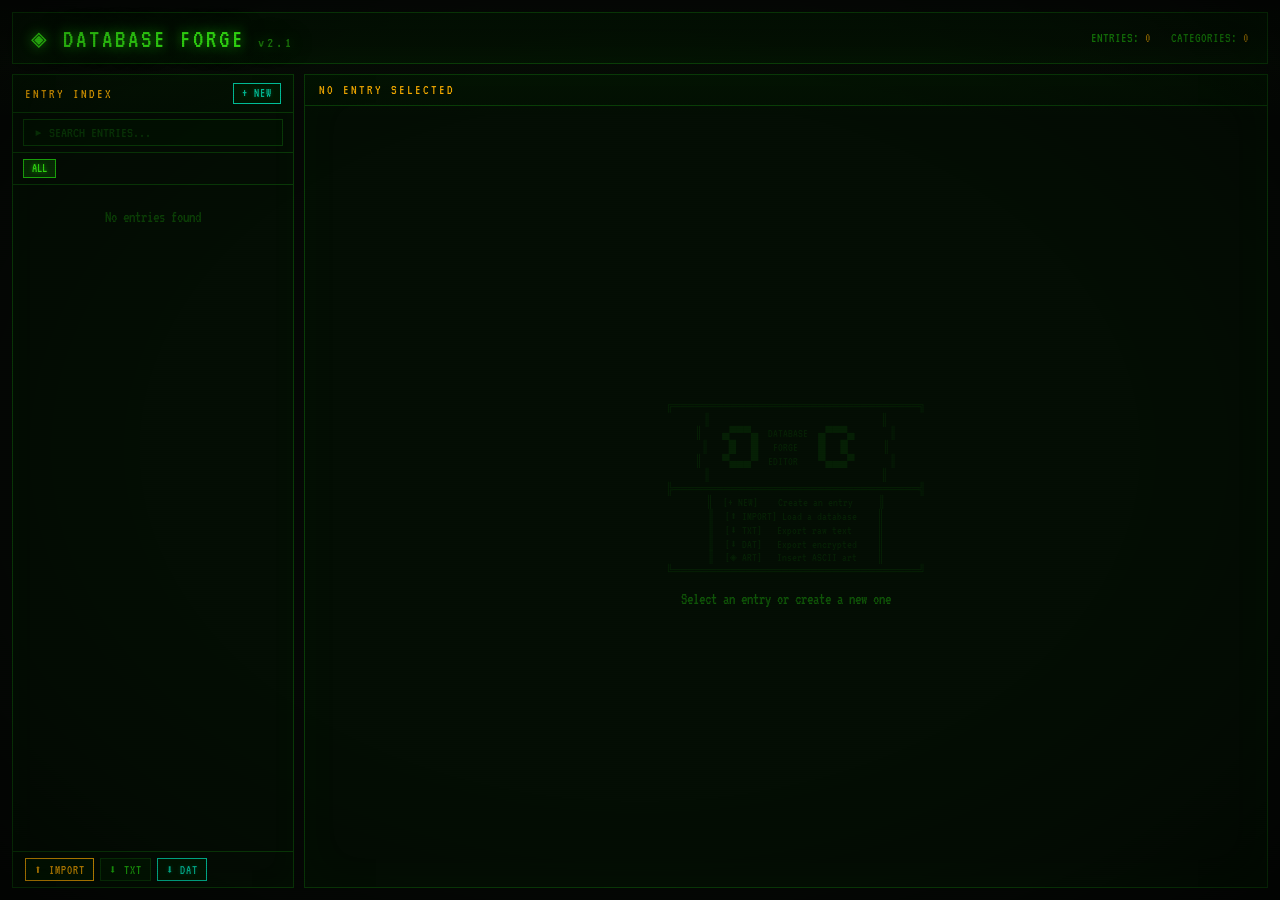
==== database-editor.html @ c3cc3d44 "Add files via upload" ====
<!DOCTYPE html>
<html lang="en">
<head>
    <meta charset="UTF-8">
    <meta name="viewport" content="width=device-width, initial-scale=1.0, maximum-scale=1.0, user-scalable=no">
    <title>DATABASE FORGE // ENTRY EDITOR</title>
    <link href="https://fonts.googleapis.com/css2?family=VT323&family=Share+Tech+Mono&display=swap" rel="stylesheet">
    <style>
        * { margin: 0; padding: 0; box-sizing: border-box; }
        :root {
            --phosphor: #20c20e;
            --phosphor-dim: #0a3d08;
            --phosphor-glow: #39ff14;
            --amber: #ffb000;
            --amber-dim: #4d3600;
            --red: #ff3333;
            --cyan: #00d4aa;
            --magenta: #ff00ff;
            --bg: #050805;
            --panel-bg: rgba(5, 15, 5, 0.95);
            --input-bg: rgba(0, 20, 0, 0.6);
        }

        html, body { height: 100%; overflow: hidden; background: var(--bg); }

        body {
            font-family: 'VT323', monospace;
            color: var(--phosphor);
            font-size: clamp(14px, 1.6vw, 18px);
        }

        /* CRT overlay */
        .crt-overlay {
            position: fixed; top: 0; left: 0; right: 0; bottom: 0;
            pointer-events: none; z-index: 9999;
        }
        .crt-overlay::before {
            content: ""; position: absolute; inset: 0;
            background: repeating-linear-gradient(0deg, transparent, transparent 1px, rgba(0,0,0,0.06) 1px, rgba(0,0,0,0.06) 2px);
        }
        .crt-overlay::after {
            content: ""; position: absolute; inset: 0;
            background: radial-gradient(ellipse at center, transparent 0%, transparent 55%, rgba(0,0,0,0.18) 80%, rgba(0,0,0,0.45) 100%);
        }
        @keyframes crtBand { 0% { transform: translateY(-100%); } 100% { transform: translateY(100vh); } }
        .crt-band {
            position: fixed; top: 0; left: 0; right: 0; height: 120px;
            background: linear-gradient(180deg, transparent, rgba(32,194,14,0.025), transparent);
            animation: crtBand 8s linear infinite;
            pointer-events: none; z-index: 9998;
        }

        /* Layout */
        .app-shell {
            height: 100%; display: flex; flex-direction: column;
            padding: 12px; gap: 10px;
        }

        /* Header */
        .header {
            display: flex; align-items: center; justify-content: space-between;
            border: 1px solid var(--phosphor-dim);
            background: var(--panel-bg);
            padding: 10px 18px;
            flex-shrink: 0;
            box-shadow: inset 0 0 40px rgba(32,194,14,0.04);
        }
        .header-title {
            font-size: clamp(16px, 2.4vw, 26px);
            color: var(--phosphor-glow);
            text-shadow: 0 0 12px var(--phosphor), 0 0 25px var(--phosphor-dim);
            letter-spacing: 3px;
        }
        .header-stats {
            display: flex; gap: 20px; font-size: clamp(11px, 1.3vw, 14px); opacity: 0.7;
        }
        .stat-val { color: var(--amber); }

        /* Main area */
        .main-area {
            flex: 1; display: flex; gap: 10px; min-height: 0;
        }

        /* Sidebar */
        .sidebar {
            width: clamp(220px, 22vw, 320px);
            border: 1px solid var(--phosphor-dim);
            background: var(--panel-bg);
            display: flex; flex-direction: column;
            flex-shrink: 0;
            box-shadow: inset 0 0 30px rgba(32,194,14,0.03);
        }
        .sidebar-header {
            padding: 8px 12px;
            border-bottom: 1px solid var(--phosphor-dim);
            display: flex; align-items: center; justify-content: space-between;
            background: rgba(0,20,0,0.3);
        }
        .sidebar-title {
            font-size: clamp(11px, 1.3vw, 14px);
            color: var(--amber);
            letter-spacing: 2px;
        }
        .filter-row {
            padding: 6px 10px;
            border-bottom: 1px solid var(--phosphor-dim);
            display: flex; gap: 6px; flex-wrap: wrap;
        }
        .filter-chip {
            padding: 2px 8px;
            border: 1px solid var(--phosphor-dim);
            background: transparent;
            color: var(--phosphor);
            font-family: 'VT323', monospace;
            font-size: clamp(10px, 1.1vw, 13px);
            cursor: pointer;
            transition: all 0.15s;
            white-space: nowrap;
        }
        .filter-chip:hover { border-color: var(--phosphor); background: rgba(32,194,14,0.1); }
        .filter-chip.active {
            background: rgba(32,194,14,0.2);
            border-color: var(--phosphor);
            color: var(--phosphor-glow);
            text-shadow: 0 0 4px var(--phosphor);
        }
        .entry-list {
            flex: 1; overflow-y: auto; padding: 4px 0;
        }
        .entry-list::-webkit-scrollbar { width: 6px; }
        .entry-list::-webkit-scrollbar-track { background: rgba(0,0,0,0.3); }
        .entry-list::-webkit-scrollbar-thumb { background: var(--phosphor-dim); }
        .entry-item {
            padding: 8px 14px;
            cursor: pointer;
            border-left: 3px solid transparent;
            transition: all 0.1s;
            display: flex; align-items: center; gap: 8px;
        }
        .entry-item:hover { background: rgba(32,194,14,0.08); }
        .entry-item.selected {
            background: rgba(32,194,14,0.15);
            border-left-color: var(--phosphor);
            color: var(--phosphor-glow);
            text-shadow: 0 0 4px var(--phosphor);
        }
        .entry-item .cat-badge {
            font-size: clamp(9px, 1vw, 11px);
            padding: 1px 5px;
            border: 1px solid;
            white-space: nowrap;
            flex-shrink: 0;
        }
        .entry-item .entry-title-text {
            overflow: hidden;
            text-overflow: ellipsis;
            white-space: nowrap;
            font-size: clamp(13px, 1.4vw, 16px);
        }
        .cat-LOCATIONS { color: var(--cyan); border-color: var(--cyan); }
        .cat-CORPORATIONS { color: var(--amber); border-color: var(--amber); }
        .cat-PEOPLE { color: var(--phosphor-glow); border-color: var(--phosphor-glow); }
        .cat-MAGIC { color: #c77dff; border-color: #c77dff; }
        .cat-TECH { color: #00b4d8; border-color: #00b4d8; }
        .cat-HISTORY { color: #e5989b; border-color: #e5989b; }
        .cat-FACTIONS { color: #f4a261; border-color: #f4a261; }
        .cat-CONFIDENTIAL { color: var(--magenta); border-color: var(--magenta); }
        .cat-default { color: var(--phosphor); border-color: var(--phosphor); }

        .sidebar-footer {
            padding: 6px 12px;
            border-top: 1px solid var(--phosphor-dim);
            display: flex; gap: 6px;
        }

        /* Editor panel */
        .editor-panel {
            flex: 1;
            border: 1px solid var(--phosphor-dim);
            background: var(--panel-bg);
            display: flex; flex-direction: column;
            box-shadow: inset 0 0 50px rgba(32,194,14,0.03);
            min-width: 0;
        }
        .editor-toolbar {
            padding: 8px 14px;
            border-bottom: 1px solid var(--phosphor-dim);
            display: flex; align-items: center; justify-content: space-between;
            background: rgba(0,20,0,0.3);
            flex-shrink: 0;
            gap: 10px;
            flex-wrap: wrap;
        }
        .toolbar-label {
            font-size: clamp(11px, 1.3vw, 14px);
            color: var(--amber); letter-spacing: 2px;
        }
        .toolbar-actions { display: flex; gap: 6px; flex-wrap: wrap; }

        .editor-body {
            flex: 1; display: flex; flex-direction: column; padding: 14px; gap: 12px;
            overflow-y: auto; min-height: 0;
        }
        .editor-body::-webkit-scrollbar { width: 6px; }
        .editor-body::-webkit-scrollbar-track { background: rgba(0,0,0,0.3); }
        .editor-body::-webkit-scrollbar-thumb { background: var(--phosphor-dim); }

        .field-group { display: flex; flex-direction: column; gap: 4px; }
        .field-row { display: flex; gap: 10px; }
        .field-row .field-group { flex: 1; min-width: 0; }
        .field-label {
            font-size: clamp(11px, 1.2vw, 13px);
            color: var(--cyan);
            letter-spacing: 1px;
            text-shadow: 0 0 4px rgba(0,212,170,0.3);
        }

        .field-input, .field-select, .field-textarea {
            background: var(--input-bg);
            border: 1px solid var(--phosphor-dim);
            color: var(--phosphor);
            font-family: 'VT323', monospace;
            font-size: clamp(14px, 1.5vw, 17px);
            padding: 8px 12px;
            outline: none;
            transition: border-color 0.2s, box-shadow 0.2s;
            width: 100%;
        }
        .field-input:focus, .field-select:focus, .field-textarea:focus {
            border-color: var(--phosphor);
            box-shadow: 0 0 12px rgba(32,194,14,0.15), inset 0 0 12px rgba(32,194,14,0.05);
        }
        .field-select {
            cursor: pointer;
            -webkit-appearance: none;
            appearance: none;
            background-image: url("data:image/svg+xml,%3Csvg xmlns='http://www.w3.org/2000/svg' width='12' height='12' viewBox='0 0 12 12'%3E%3Cpath d='M2 4l4 4 4-4' stroke='%2320c20e' fill='none' stroke-width='1.5'/%3E%3C/svg%3E");
            background-repeat: no-repeat;
            background-position: right 10px center;
            padding-right: 30px;
        }
        .field-select option { background: #0a150a; color: var(--phosphor); }

        .field-textarea {
            flex: 1;
            resize: none;
            line-height: 1.4;
            min-height: 120px;
        }

        /* Buttons */
        .btn {
            padding: 6px 14px;
            border: 1px solid var(--phosphor-dim);
            background: rgba(0,30,0,0.6);
            color: var(--phosphor);
            font-family: 'VT323', monospace;
            font-size: clamp(12px, 1.3vw, 15px);
            cursor: pointer;
            transition: all 0.15s;
            white-space: nowrap;
            letter-spacing: 1px;
        }
        .btn:hover {
            background: rgba(32,194,14,0.15);
            border-color: var(--phosphor);
            box-shadow: 0 0 10px rgba(32,194,14,0.15);
            text-shadow: 0 0 4px var(--phosphor);
        }
        .btn:active { transform: scale(0.97); }
        .btn.primary {
            border-color: var(--cyan);
            color: var(--cyan);
            text-shadow: 0 0 4px rgba(0,212,170,0.3);
        }
        .btn.primary:hover {
            background: rgba(0,212,170,0.15);
            box-shadow: 0 0 12px rgba(0,212,170,0.2);
        }
        .btn.danger {
            border-color: var(--red);
            color: var(--red);
        }
        .btn.danger:hover {
            background: rgba(255,51,51,0.15);
            box-shadow: 0 0 10px rgba(255,51,51,0.2);
        }
        .btn.amber {
            border-color: var(--amber);
            color: var(--amber);
        }
        .btn.amber:hover {
            background: rgba(255,176,0,0.15);
            box-shadow: 0 0 10px rgba(255,176,0,0.2);
        }
        .btn.magenta {
            border-color: var(--magenta);
            color: var(--magenta);
        }
        .btn.magenta:hover {
            background: rgba(255,0,255,0.12);
            box-shadow: 0 0 10px rgba(255,0,255,0.2);
        }
        .btn.small { padding: 3px 8px; font-size: clamp(10px, 1.1vw, 13px); }

        /* Empty state */
        .empty-state {
            flex: 1; display: flex; flex-direction: column;
            align-items: center; justify-content: center;
            text-align: center; opacity: 0.4; gap: 12px;
            padding: 20px;
        }
        .empty-state .ascii-art {
            font-size: clamp(8px, 1vw, 12px);
            line-height: 1.15;
            white-space: pre;
            color: var(--phosphor-dim);
        }
        .empty-state p { font-size: clamp(13px, 1.4vw, 16px); }

        /* Toast */
        .toast-container {
            position: fixed; bottom: 20px; right: 20px; z-index: 5000;
            display: flex; flex-direction: column; gap: 8px;
        }
        .toast {
            padding: 10px 18px;
            border: 1px solid var(--phosphor);
            background: rgba(5,20,5,0.95);
            color: var(--phosphor-glow);
            font-family: 'VT323', monospace;
            font-size: 15px;
            box-shadow: 0 0 20px rgba(32,194,14,0.2);
            animation: toastIn 0.3s ease-out;
            max-width: 350px;
        }
        .toast.error { border-color: var(--red); color: var(--red); box-shadow: 0 0 20px rgba(255,51,51,0.2); }
        .toast.amber { border-color: var(--amber); color: var(--amber); box-shadow: 0 0 20px rgba(255,176,0,0.2); }
        @keyframes toastIn { from { opacity: 0; transform: translateY(20px); } to { opacity: 1; transform: translateY(0); } }

        /* Dialogs */
        .dialog-overlay {
            display: none; position: fixed; inset: 0;
            background: rgba(0,0,0,0.85);
            z-index: 6000;
            justify-content: center; align-items: center;
        }
        .dialog-overlay.active { display: flex; }
        .dialog-box {
            border: 2px solid var(--amber);
            background: rgba(5,15,5,0.98);
            padding: 28px 36px;
            max-width: 440px;
            text-align: center;
            box-shadow: 0 0 60px rgba(255,176,0,0.15);
        }
        .dialog-box h2 {
            color: var(--amber);
            font-size: clamp(16px, 2.2vw, 22px);
            margin-bottom: 14px;
            letter-spacing: 2px;
        }
        .dialog-box p { color: #888; margin-bottom: 18px; font-size: clamp(13px, 1.4vw, 16px); }
        .dialog-actions { display: flex; gap: 12px; justify-content: center; }

        .import-zone {
            border: 2px dashed var(--phosphor-dim);
            padding: 30px;
            text-align: center;
            cursor: pointer;
            transition: all 0.2s;
            margin-bottom: 16px;
        }
        .import-zone:hover, .import-zone.dragover {
            border-color: var(--phosphor);
            background: rgba(32,194,14,0.05);
        }

        .custom-cat-row { display: none; margin-top: 4px; }
        .custom-cat-row.visible { display: flex; gap: 6px; }

        @keyframes pulse { 0%,100% { opacity: 1; } 50% { opacity: 0.4; } }
        .unsaved-dot {
            display: inline-block; width: 8px; height: 8px;
            border-radius: 50%; background: var(--amber);
            box-shadow: 0 0 6px var(--amber);
            animation: pulse 1.5s ease-in-out infinite;
            margin-left: 8px;
        }

        .search-row {
            padding: 6px 10px;
            border-bottom: 1px solid var(--phosphor-dim);
        }
        .search-input {
            width: 100%;
            background: var(--input-bg);
            border: 1px solid var(--phosphor-dim);
            color: var(--phosphor);
            font-family: 'VT323', monospace;
            font-size: clamp(12px, 1.3vw, 15px);
            padding: 5px 10px;
            outline: none;
        }
        .search-input:focus {
            border-color: var(--phosphor);
            box-shadow: 0 0 8px rgba(32,194,14,0.12);
        }
        .search-input::placeholder { color: var(--phosphor-dim); }

        .content-meta {
            display: flex; justify-content: space-between;
            font-size: clamp(10px, 1.1vw, 12px);
            color: var(--phosphor-dim);
            padding-top: 2px;
        }
        .content-toolbar {
            display: flex; align-items: center; gap: 6px;
            flex-wrap: wrap;
        }
        .content-toolbar .field-label { margin-right: auto; }

        /* ===== ASCII ART PICKER ===== */
        .ascii-picker-overlay {
            display: none; position: fixed; inset: 0;
            background: rgba(0,0,0,0.88);
            z-index: 7000;
            justify-content: center; align-items: center;
            padding: 20px;
        }
        .ascii-picker-overlay.active { display: flex; }

        .ascii-picker {
            width: min(96vw, 920px);
            max-height: 88vh;
            border: 2px solid var(--cyan);
            background: rgba(3, 10, 3, 0.98);
            display: flex; flex-direction: column;
            box-shadow: 0 0 80px rgba(0,212,170,0.15), inset 0 0 60px rgba(0,212,170,0.03);
        }
        .ascii-picker-header {
            padding: 12px 18px;
            border-bottom: 1px solid var(--phosphor-dim);
            display: flex; align-items: center; justify-content: space-between;
            background: rgba(0,30,20,0.4);
            flex-shrink: 0;
        }
        .ascii-picker-header h2 {
            color: var(--cyan);
            font-size: clamp(15px, 2vw, 22px);
            letter-spacing: 3px;
            text-shadow: 0 0 10px rgba(0,212,170,0.4);
        }
        .ascii-picker-body { display: flex; flex: 1; min-height: 0; }

        .ascii-tabs {
            width: 170px;
            border-right: 1px solid var(--phosphor-dim);
            overflow-y: auto;
            flex-shrink: 0;
            background: rgba(0,10,5,0.5);
        }
        .ascii-tabs::-webkit-scrollbar { width: 4px; }
        .ascii-tabs::-webkit-scrollbar-thumb { background: var(--phosphor-dim); }

        .ascii-tab {
            padding: 10px 14px;
            cursor: pointer;
            border-left: 3px solid transparent;
            transition: all 0.12s;
            font-size: clamp(12px, 1.3vw, 15px);
            display: flex; align-items: center; gap: 8px;
        }
        .ascii-tab:hover { background: rgba(0,212,170,0.08); }
        .ascii-tab.active {
            background: rgba(0,212,170,0.12);
            border-left-color: var(--cyan);
            color: var(--cyan);
            text-shadow: 0 0 5px rgba(0,212,170,0.4);
        }
        .ascii-tab .tab-icon { font-size: 1.1em; width: 20px; text-align: center; flex-shrink: 0; }
        .ascii-tab .tab-count {
            margin-left: auto; font-size: 0.75em; opacity: 0.4;
        }

        .ascii-grid-area {
            flex: 1; overflow-y: auto; padding: 12px;
            display: flex; flex-direction: column; gap: 10px;
            min-width: 0;
        }
        .ascii-grid-area::-webkit-scrollbar { width: 6px; }
        .ascii-grid-area::-webkit-scrollbar-track { background: rgba(0,0,0,0.3); }
        .ascii-grid-area::-webkit-scrollbar-thumb { background: var(--phosphor-dim); }

        .ascii-card {
            border: 1px solid var(--phosphor-dim);
            background: rgba(0,15,5,0.6);
            cursor: pointer;
            transition: all 0.15s;
        }
        .ascii-card:hover {
            border-color: var(--cyan);
            background: rgba(0,212,170,0.06);
            box-shadow: 0 0 15px rgba(0,212,170,0.1);
        }
        .ascii-card-header {
            padding: 6px 12px;
            border-bottom: 1px solid var(--phosphor-dim);
            display: flex; align-items: center; justify-content: space-between;
            background: rgba(0,20,10,0.3);
        }
        .ascii-card-name {
            color: var(--amber);
            font-size: clamp(11px, 1.2vw, 14px);
            letter-spacing: 1px;
        }
        .ascii-card-insert {
            color: var(--cyan);
            font-size: clamp(10px, 1.1vw, 12px);
            opacity: 0;
            transition: opacity 0.15s;
        }
        .ascii-card:hover .ascii-card-insert { opacity: 1; }

        .ascii-card-preview {
            padding: 10px 14px;
            font-family: 'VT323', monospace;
            font-size: clamp(9px, 0.95vw, 13px);
            line-height: 1.15;
            white-space: pre;
            overflow-x: auto;
            color: var(--phosphor);
            max-height: 200px;
            overflow-y: auto;
        }
        .ascii-card-preview::-webkit-scrollbar { height: 4px; width: 4px; }
        .ascii-card-preview::-webkit-scrollbar-thumb { background: var(--phosphor-dim); }

        .ascii-search-row {
            padding: 8px 12px;
            border-bottom: 1px solid var(--phosphor-dim);
            flex-shrink: 0;
        }
        .ascii-search-input {
            width: 100%;
            background: var(--input-bg);
            border: 1px solid var(--phosphor-dim);
            color: var(--phosphor);
            font-family: 'VT323', monospace;
            font-size: clamp(12px, 1.3vw, 15px);
            padding: 6px 10px;
            outline: none;
        }
        .ascii-search-input:focus {
            border-color: var(--cyan);
            box-shadow: 0 0 8px rgba(0,212,170,0.12);
        }
        .ascii-search-input::placeholder { color: var(--phosphor-dim); }

        @media (max-width: 700px) {
            .main-area { flex-direction: column; }
            .sidebar { width: 100%; max-height: 35vh; }
            .header-stats { display: none; }
            .field-row { flex-direction: column; }
        }
        @media (max-width: 600px) {
            .ascii-tabs { width: 52px; }
            .ascii-tab span:not(.tab-icon) { display: none; }
            .ascii-tab .tab-icon { margin: 0 auto; }
        }
    </style>
</head>
<body>
    <div class="crt-overlay"></div>
    <div class="crt-band"></div>

    <div class="app-shell">
        <div class="header">
            <div class="header-title">◈ DATABASE FORGE <span style="font-size:0.6em;opacity:0.5;">v2.1</span></div>
            <div class="header-stats">
                <span>ENTRIES: <span class="stat-val" id="statEntries">0</span></span>
                <span>CATEGORIES: <span class="stat-val" id="statCats">0</span></span>
                <span id="unsavedIndicator" style="display:none">UNSAVED <span class="unsaved-dot"></span></span>
            </div>
        </div>

        <div class="main-area">
            <div class="sidebar">
                <div class="sidebar-header">
                    <span class="sidebar-title">ENTRY INDEX</span>
                    <button class="btn small primary" onclick="newEntry()" title="New Entry">+ NEW</button>
                </div>
                <div class="search-row">
                    <input class="search-input" id="searchInput" type="text" placeholder="▸ SEARCH ENTRIES..." oninput="renderEntryList()">
                </div>
                <div class="filter-row" id="filterRow"></div>
                <div class="entry-list" id="entryList"></div>
                <div class="sidebar-footer">
                    <button class="btn small amber" onclick="showImportDialog()" title="Import Database">⬆ IMPORT</button>
                    <button class="btn small" onclick="exportTxt()" title="Export as .txt">⬇ TXT</button>
                    <button class="btn small primary" onclick="exportDat()" title="Export encrypted .dat">⬇ DAT</button>
                </div>
            </div>

            <div class="editor-panel">
                <div class="editor-toolbar">
                    <span class="toolbar-label" id="editorLabel">NO ENTRY SELECTED</span>
                    <div class="toolbar-actions" id="toolbarActions" style="display:none">
                        <button class="btn primary" onclick="saveCurrentEntry()">✓ SAVE</button>
                        <button class="btn" onclick="duplicateEntry()">⊕ CLONE</button>
                        <button class="btn danger" onclick="confirmDeleteEntry()">✕ DELETE</button>
                    </div>
                </div>
                <div class="editor-body" id="editorBody">
                    <div class="empty-state" id="emptyState">
                        <div class="ascii-art">
    ╔══════════════════════════════════╗
    ║                                  ║
    ║    ▄▀▀▀▄  DATABASE  ▄▀▀▀▄       ║
    ║    █   █   FORGE    █   █       ║
    ║    ▀▄▄▄▀  EDITOR    ▀▄▄▄▀       ║
    ║                                  ║
    ╠══════════════════════════════════╣
    ║  [+ NEW]    Create an entry     ║
    ║  [⬆ IMPORT] Load a database    ║
    ║  [⬇ TXT]   Export raw text     ║
    ║  [⬇ DAT]   Export encrypted    ║
    ║  [◈ ART]   Insert ASCII art    ║
    ╚══════════════════════════════════╝</div>
                        <p>Select an entry or create a new one</p>
                    </div>
                    <div id="editorFields" style="display:none; flex:1; display:none; flex-direction:column; gap:12px;">
                        <div class="field-row">
                            <div class="field-group" style="flex:0 0 auto; min-width:140px;">
                                <label class="field-label">CATEGORY</label>
                                <select class="field-select" id="fieldCategory" onchange="onCategoryChange()">
                                    <option value="LOCATIONS">LOCATIONS</option>
                                    <option value="CORPORATIONS">CORPORATIONS</option>
                                    <option value="PEOPLE">PEOPLE</option>
                                    <option value="MAGIC">MAGIC</option>
                                    <option value="TECH">TECH</option>
                                    <option value="HISTORY">HISTORY</option>
                                    <option value="FACTIONS">FACTIONS</option>
                                    <option value="CONFIDENTIAL">CONFIDENTIAL</option>
                                    <option value="__custom__">+ CUSTOM...</option>
                                </select>
                                <div class="custom-cat-row" id="customCatRow">
                                    <input class="field-input" id="customCatInput" placeholder="TYPE NAME..." style="text-transform:uppercase">
                                </div>
                            </div>
                            <div class="field-group">
                                <label class="field-label">TITLE</label>
                                <input class="field-input" id="fieldTitle" type="text" placeholder="Entry title..." autocomplete="off">
                            </div>
                        </div>
                        <div class="field-group" style="flex:1; display:flex; flex-direction:column;">
                            <div class="content-toolbar">
                                <label class="field-label">CONTENT</label>
                                <button class="btn small magenta" onclick="openAsciiPicker()" title="Insert ASCII Art">◈ ASCII ART</button>
                            </div>
                            <textarea class="field-textarea" id="fieldContent" placeholder="Write entry content here..." style="flex:1;"></textarea>
                            <div class="content-meta">
                                <span id="charCount">0 chars</span>
                                <span id="wordCount">0 words</span>
                            </div>
                        </div>
                    </div>
                </div>
            </div>
        </div>
    </div>

    <!-- Delete Dialog -->
    <div class="dialog-overlay" id="deleteDialog">
        <div class="dialog-box">
            <h2>⚠ CONFIRM DELETION</h2>
            <p id="deleteMsg">Permanently remove this entry?</p>
            <div class="dialog-actions">
                <button class="btn danger" onclick="doDeleteEntry()">DELETE</button>
                <button class="btn" onclick="closeDialog('deleteDialog')">CANCEL</button>
            </div>
        </div>
    </div>

    <!-- Import Dialog -->
    <div class="dialog-overlay" id="importDialog">
        <div class="dialog-box" style="max-width:500px;">
            <h2>⬆ IMPORT DATABASE</h2>
            <p>Load a .txt (raw) or .dat (encrypted) database file</p>
            <div class="import-zone" id="importZone" onclick="document.getElementById('importFileInput').click()">
                <p style="color:var(--phosphor);font-size:1.3em;">DROP FILE HERE</p>
                <p style="color:var(--phosphor-dim);font-size:0.85em;margin-top:6px;">or click to browse</p>
            </div>
            <input type="file" id="importFileInput" accept=".txt,.dat,.db,.bin" style="display:none" onchange="handleImportFile(event)">
            <div class="dialog-actions">
                <button class="btn" onclick="closeDialog('importDialog')">CANCEL</button>
            </div>
        </div>
    </div>

    <!-- ASCII Art Picker -->
    <div class="ascii-picker-overlay" id="asciiPickerOverlay">
        <div class="ascii-picker">
            <div class="ascii-picker-header">
                <h2>◈ ASCII ART LIBRARY</h2>
                <button class="btn small" onclick="closeAsciiPicker()">✕ CLOSE [ESC]</button>
            </div>
            <div class="ascii-search-row">
                <input class="ascii-search-input" id="asciiSearch" type="text" placeholder="▸ SEARCH ALL ART..." oninput="renderAsciiGrid()">
            </div>
            <div class="ascii-picker-body">
                <div class="ascii-tabs" id="asciiTabs"></div>
                <div class="ascii-grid-area" id="asciiGrid"></div>
            </div>
        </div>
    </div>

    <script>
    // =========================================
    // AUDIO
    // =========================================
    const SFX = {
        ctx: null,
        init() { if (!this.ctx) this.ctx = new (window.AudioContext || window.webkitAudioContext)(); },
        play(freq, type, dur, vol = 0.06) {
            if (!this.ctx) return;
            const o = this.ctx.createOscillator(), g = this.ctx.createGain();
            o.connect(g); g.connect(this.ctx.destination);
            o.frequency.value = freq; o.type = type;
            g.gain.setValueAtTime(vol, this.ctx.currentTime);
            g.gain.exponentialRampToValueAtTime(0.001, this.ctx.currentTime + dur);
            o.start(); o.stop(this.ctx.currentTime + dur);
        },
        click() { this.play(800, 'square', 0.03, 0.03); },
        save() { this.play(440,'sine',0.1,0.06); setTimeout(()=>this.play(660,'sine',0.12,0.06),80); setTimeout(()=>this.play(880,'sine',0.15,0.05),160); },
        del() { this.play(220,'sawtooth',0.15,0.05); setTimeout(()=>this.play(110,'sawtooth',0.2,0.04),100); },
        error() { this.play(150, 'square', 0.2, 0.06); },
        load() { [330,440,550,660].forEach((f,i)=>setTimeout(()=>this.play(f,'sine',0.1,0.04),i*60)); },
        insert() { this.play(600,'sine',0.06,0.04); setTimeout(()=>this.play(900,'sine',0.08,0.04),50); }
    };
    document.addEventListener('click', () => SFX.init(), { once: true });

    // =========================================
    // STATE
    // =========================================
    let entries = [], selectedId = null, unsavedChanges = false, activeFilter = 'ALL', nextId = 1, activeAsciiTab = 'corps';
    const ENCRYPTION_KEY = 'Shelby';
    function xorCrypt(text) { let r=''; for(let i=0;i<text.length;i++) r+=String.fromCharCode(text.charCodeAt(i)^ENCRYPTION_KEY.charCodeAt(i%ENCRYPTION_KEY.length)); return r; }

    // =========================================
    // ASCII ART LIBRARY
    // =========================================
    const ASCII_LIB = {
        corps: { label: 'CORPORATIONS', icon: '◆', items: [
            { name: 'Ares Macrotechnology', art:
`    ╔═══════════════════════╗
    ║  ▄▄▄  ██████ ████████ ║
    ║ █   █ █    █ █        ║
    ║ █▄▄▄█ ██████ ████████ ║
    ║ █   █ █   █  █        ║
    ║ █   █ █    █ ████████ ║
    ║   ARES MACROTECHNOLOGY ║
    ║   "Making the World   ║
    ║      Safer"           ║
    ╚═══════════════════════╝` },
            { name: 'Aztechnology', art:
`        /\\
       /  \\
      / ◈◈ \\
     / ◈◈◈◈ \\
    /  ◈◈◈◈  \\
   /  ◈ /\\ ◈  \\
  / ◈◈ /  \\ ◈◈ \\
 /____/____\\____\\
 ╔══════════════╗
 ║ AZTECHNOLOGY ║
 ║  Más Vida.   ║
 ╚══════════════╝` },
            { name: 'Renraku Computer Systems', art:
`   ┌─────────────────────┐
   │  ╱╲    ╱╲    ╱╲     │
   │ ╱  ╲  ╱  ╲  ╱  ╲    │
   │╱    ╲╱    ╲╱    ╲   │
   │ R E N R A K U       │
   │ Computer Systems    │
   │ ─────────────────── │
   │ "Grid Overwatch"    │
   └─────────────────────┘` },
            { name: 'Saeder-Krupp Heavy Industries', art:
`       ,     /
      / \\~~~/
     {  (◉)  }
      \\  ~ /\\
       \\  / |\\
     ___\\/__|_\\__
    ╔════════════════╗
    ║  SAEDER-KRUPP  ║
    ║ Heavy Industry ║
    ║"Wir Machen Es" ║
    ╚════════════════╝` },
            { name: 'NeoNET', art:
`   ┌──────────────────┐
   │ ╲  ╱ ╲  ╱ ╲  ╱   │
   │  ╲╱   ╲╱   ╲╱    │
   │  ╱╲   ╱╲   ╱╲    │
   │ ╱  ╲ ╱  ╲ ╱  ╲   │
   │   N E O N E T    │
   │  Global Matrix   │
   │   Solutions      │
   └──────────────────┘` },
            { name: 'Evo Corporation', art:
`   ┌───────────────────┐
   │   ╭─╮  ╭─╮  ╭─╮   │
   │   │E│  │V│  │O│   │
   │   ╰─╯  ╰─╯  ╰─╯   │
   │  ═══════════════   │
   │  EVO CORPORATION   │
   │  "Changing Life"   │
   └───────────────────┘` },
            { name: 'Horizon Group', art:
`      ───────────
     ╱           ╲
    │  ☀ HORIZON  │
    │    GROUP    │
     ╲           ╱
      ───────────
   "We Know What
    You Think"` },
            { name: 'Mitsuhama (MCT)', art:
`   ╔═══════════════════╗
   ║  ┌──┐  ┌──┐  ┌──┐ ║
   ║  │▓▓│──│▓▓│──│▓▓│ ║
   ║  └──┘  └──┘  └──┘ ║
   ║   MITSUHAMA COMP   ║
   ║    TECHNOLOGY      ║
   ║  "The Future Is   ║
   ║     Digital"      ║
   ╚═══════════════════╝` },
            { name: 'Wuxing Incorporated', art:
`       ╱╲
      ╱  ╲
     ╱ ☯  ╲
    ╱  WX   ╲
   ╱─────────╲
   ╔══════════════╗
   ║    WUXING     ║
   ║ Incorporated ║
   ║  "Harmony    ║
   ║   in Profit" ║
   ╚══════════════╝` },
            { name: 'Lone Star Security', art:
`      .─────.
     ╱   ★   ╲
    │  L O N E │
    │  S T A R │
     ╲       ╱
      '─────'
  Security Services
 "To Protect & Profit"` },
            { name: 'DocWagon', art:
`   ╔═══════════════╗
   ║   ┌───────┐   ║
   ║   │  ╋    │   ║
   ║   │ ╋╋╋   │   ║
   ║   │  ╋    │   ║
   ║   └───────┘   ║
   ║   DOC WAGON   ║
   ║  "We Save     ║
   ║   Your Life.  ║
   ║  (If You Pay)"║
   ╚═══════════════╝` },
            { name: 'Knight Errant', art:
`     ┌────────────────┐
     │    /|           │
     │   / |  K.E.     │
     │  /  | KNIGHT    │
     │ /   | ERRANT    │
     │/ ◆  | Security  │
     │\\   |           │
     │ \\  |  "Serve & │
     │  \\ |  Protect" │
     └────────────────┘` },
            { name: 'Shiawase Corporation', art:
`   ╔═══════════════════╗
   ║  ╱╲      ╱╲       ║
   ║ ╱╱╲╲    ╱╱╲╲      ║
   ║╱╱  ╲╲  ╱╱  ╲╲     ║
   ║  SHIAWASE CORP     ║
   ║  ─────────────     ║
   ║  "Nurturing the   ║
   ║     Future"        ║
   ╚═══════════════════╝` },
        ]},
        items: { label: 'GEAR & ITEMS', icon: '⬡', items: [
            { name: 'Credstick', art:
`  ╔════════════════════════╗
  ║ ▓▓▓ CERTIFIED ▓▓▓     ║
  ║                        ║
  ║  ████ ████ ████ ████   ║
  ║                        ║
  ║  CRED: ¥¥¥,¥¥¥.¥¥     ║
  ║  ══════════════════    ║
  ║  ZURICH ORBITAL BANK   ║
  ╚════════════════════════╝` },
            { name: 'Commlink', art:
`  ┌──────────────────┐
  │ ╔══════════════╗  │
  │ ║  ☰ 14:07     ║  │
  │ ║              ║  │
  │ ║   ◉ ACTIVE   ║  │
  │ ║   ↑ 47.2Mb   ║  │
  │ ║   ▓▓▓▓▓░░░   ║  │
  │ ╚══════════════╝  │
  │    [  ◯  ]        │
  └──────────────────┘
    HERMES IKON` },
            { name: 'Datajack', art:
`      ┌──────┐
     ╱ ○○○○○ ╲
    │ ┌──────┐ │
    │ │▓▓▓▓▓▓│ │
    │ │ JACK │ │
    │ └──────┘ │
     ╲________╱
    DATAJACK v3.1
    [NEURAL I/O]` },
            { name: 'Nuyen Bundle (Payday)', art:
`      ╔════════╗
     ╔║ ¥50000 ║
    ╔║╚════════╝
   ╔║╚════════╝
  ╔║╚════════╝
  ║╚════════╝
  ╚════════╝
 ≡≡≡≡≡≡≡≡≡≡≡
 PAYDAY, CHUMMER!` },
            { name: 'Ares Predator V', art:
`         _______
        /      /|
  ─────/──────/ │
  │ ▓▓▓▓▓▓▓ │  │
  │ ═══════  │  │
  │   ARES   │ /
  │PREDATOR V│/
  └──────────┘
  Heavy Pistol | 8P` },
            { name: 'Medkit', art:
`  ╔══════════════╗
  ║  ┌────────┐  ║
  ║  │   ╋    │  ║
  ║  │  ╋╋╋   │  ║
  ║  │   ╋    │  ║
  ║  └────────┘  ║
  ║  MEDKIT R-6  ║
  ║  Savior Adv. ║
  ╚══════════════╝` },
            { name: 'BTL Chip', art:
`    ┌─────────────┐
    │ ╱╱╱╱╱╱╱╱╱╱  │
    │ ║ BTL-CHIP ║ │
    │ ║ ████████ ║ │
    │ ║ DREAMCHP ║ │
    │ ╱╱╱╱╱╱╱╱╱╱  │
    └──────┬──────┘
           │
    !! ILLEGAL !!` },
            { name: 'Stim Patch', art:
`  ╭──────────────╮
  │ ◎ STIM PATCH │
  │ ════════════ │
  │ R6 COMBAT    │
  │ ▓▓▓▓▓▓▓▓▓▓  │
  │ APPLY TO SKIN│
  ╰──────────────╯` },
            { name: 'Fake SIN', art:
`  ╔══════════════════════╗
  ║ UCAS SYSTEM ID NEXUS ║
  ╠══════════════════════╣
  ║ ┌────┐               ║
  ║ │ ID │ NAME:_______  ║
  ║ │FOTO│ SIN:________  ║
  ║ └────┘ CLASS: ★★★★  ║
  ║ VALID [■■■■■■■■■■]  ║
  ╚══════════════════════╝
     RATING 4 FAKE` },
            { name: 'Cyberdeck', art:
`  ┌─────────────────────┐
  │ ┌─┐┌─┐┌─┐┌─┐┌─┐┌─┐ │
  │ └─┘└─┘└─┘└─┘└─┘└─┘ │
  │ ╔═════════════════╗  │
  │ ║ MATRIX: ONLINE  ║  │
  │ ║ IC STATUS: ░░░  ║  │
  │ ╚═════════════════╝  │
  │  █ █ █ █ █ █ █ █ █  │
  └─────────────────────┘
   ERIKA ELITE` },
            { name: 'Trauma Patch', art:
`  ╭──────────────╮
  │ ╋ TRAUMA      │
  │   PATCH       │
  │ ════════════ │
  │ R6 EMERGENCY │
  │ ▓▓▓▓▓▓▓▓▓▓  │
  │ PEEL & APPLY │
  ╰──────────────╯` },
            { name: 'Magical Focus', art:
`        ✦
       ╱|╲
      ╱ | ╲
     ◈──◆──◈
      ╲ | ╱
       ╲|╱
        ✦
   POWER FOCUS
   Force: ____` },
        ]},
        characters: { label: 'CHARACTERS', icon: '☺', items: [
            { name: 'Street Samurai', art:
`       ╭───╮
       │◉ ◉│
       │ ▄ │
       ╰┬─┬╯
    ╔═══╧══╧═══╗
    ║ ▓▓▓▓▓▓▓▓ ║
    ║ ╔══════╗ ║
    ║ ║CHROME║ ║
    ║ ╚══════╝ ║
    ╚════╤═╤═══╝
        ┌┘ └┐
        │   │
    STREET SAMURAI` },
            { name: 'Ork', art:
`       ╭─────╮
       │ ◣ ◢ │
       │╱▓▓▓╲│
       │ ▼▼▼ │
       ╰──┬──╯
       ╔══╧══╗
       ║ ORK ║
       ║TUSKS║
       ╚══╤══╝
        ╱   ╲
       ╱     ╲
      ◆       ◆` },
            { name: 'Elf Decker', art:
`       ╭──╮
      ╱│◉◉│╲
     ╱ │▁▁│ ╲
     ╲  ╰╯  ╱
      ╲────╱
    ┌──────────┐
    │ ▓▓▓▓▓▓▓▓ │
    │ ELF      │
    │ DECKER   │
    └────┬─────┘
        ┌┴┐
       ╱  ╲
    MATRIX COWBOY` },
            { name: 'Troll', art:
`     ╭─────────╮
     │  ◣   ◢  │
     │ ┌─────┐ │
     │ │▓▓▓▓▓│ │
     │ └──▼──┘ │
   ╔═╧═════════╧═╗
   ║   T R O L L  ║
   ║  ▓▓▓▓▓▓▓▓▓  ║
   ╚══════╤═══════╝
       ╱█████╲
      ╱███████╲
    [BODY: 10+]` },
            { name: 'Dwarf Rigger', art:
`       ╭───╮
       │⊙ ⊙│
       │═▄═│
       ╰─┬─╯
      ╔══╧══╗
      ║ RIG ║
      ║CTRL ║
      ╚══╤══╝
        ╱╲
       █  █
   DWARF RIGGER
   [JUMPED IN]` },
            { name: 'Mage (Hermetic)', art:
`         ✦
        ╱|╲
       ╱ │ ╲
      ╭──┴──╮
      │ ◈  ◈│
      │  ▽  │
      ╰──┬──╯
    ╔════╧════╗
    ║ ◈ MAGE ◈║
    ║ HERMETIC ║
    ╚════╤════╝
      ╱    ╲
     ╱  ◇◇  ╲
   AWAKENED` },
            { name: 'Shaman', art:
`      ╱╲  ╱╲
     ╱◈◈╲╱◈◈╲
     ╲  TOTEM ╱
      ╲─────╱
       ╭───╮
       │⊕ ⊕│
       │ ~ │
       ╰─┬─╯
      ╔══╧══╗
      ║SHAMN║
      ╚══╤══╝
     [SPIRIT
      BOUND]` },
            { name: 'Technomancer', art:
`      ╭─·───·─╮
      │ ☊   ☊ │
      │  ▓▓▓  │
      ╰──┬┬──╯
    ┌─────┘└─────┐
    │ ░░░░░░░░░░ │
    │ TECHNO     │
    │  MANCER    │
    │ ░░░░░░░░░░ │
    └─────┬──────┘
     [NO CYBERWARE]
     [MATRIX NATIVE]` },
            { name: 'Mr. Johnson (Suit)', art:
`       ╭───╮
       │─ ─│
       │ ▪ │
       ╰─┬─╯
    ╔════╧════╗
    ║ █ SUIT █║
    ║ ═══════ ║
    ║  CORPO  ║
    ╚════╤════╝
       ┌┘└┐
       │  │
   MR. JOHNSON` },
            { name: 'Great Dragon', art:
`          /\\    /\\
         /  \\__/  \\
   ─────/ (◉)(◉)   \\─────
  │     \\ ~~<▼>~~ /      │
  │      \\  ╱╲  /        │
  │    ╱╲╱\\╱╱╲╲╱╲╱╲      │
  │   ╱╱╱ DRAGON  ╲╲╲    │
  │  ╱   ╱╲    ╱╲   ╲   │
  └──────────────────────┘
      [GREAT DRAGON]` },
            { name: 'Human (Generic)', art:
`       ╭───╮
       │° °│
       │ ▫ │
       ╰─┬─╯
      ╔══╧══╗
      ║     ║
      ║HUMAN║
      ╚══╤══╝
       ┌─┘└─┐
       │    │` },
        ]},
        hazards: { label: 'HAZARD SYMBOLS', icon: '⚠', items: [
            { name: 'Biohazard', art:
`         ◢██◣
       ◢██████◣
      ██◣    ◢██
     ██  ◢██◣  ██
    ██  ██◣◢██  ██
    ██  ██████  ██
     ██  ◥██◤  ██
      ██◤    ◥██
       ◥██████◤
         ◥██◤
     !! BIOHAZARD !!` },
            { name: 'Radiation', art:
`        ╱  ▲  ╲
       ╱  ╱ ╲  ╲
      ╱  ╱   ╲  ╲
     ╱  ╱  ◉  ╲  ╲
    ╱  ╱───────╲  ╲
    ▼ ╱    ▼    ╲ ▼
     ╱           ╲
  !! RADIATION !!` },
            { name: 'Toxic Zone', art:
`  ╔══════════════════╗
  ║   ☠ ☠ ☠ ☠ ☠ ☠   ║
  ║ ═════════════════ ║
  ║   TOXIC HAZARD    ║
  ║  CONTAMINATION    ║
  ║  LEVEL: CRITICAL  ║
  ║  DO NOT ENTER     ║
  ║  WITHOUT CHEM     ║
  ║  SEAL ARMOR       ║
  ║   ☠ ☠ ☠ ☠ ☠ ☠   ║
  ╚══════════════════╝` },
            { name: 'High Voltage', art:
`       ╱╲
      ╱╱╲╲
     ╱╱  ╲╲
    ╱╱ ⚡  ╲╲
   ╱╱  ⚡⚡  ╲╲
  ╱╱   ⚡    ╲╲
 ╱╱    ⚡⚡   ╲╲
 ══════════════
  HIGH VOLTAGE
  DANGER-DEATH` },
            { name: 'Skull & Crossbones', art:
`       ╭─────╮
      ╱ ◉   ◉ ╲
     │  ▓▓▓▓▓  │
     │   ▀▀▀   │
      ╲ ═════ ╱
       ╰─────╯
      ╳╳╳╳╳╳╳╳╳
       ╲     ╱
        ╲   ╱
     !! DANGER !!` },
            { name: 'Black IC Warning', art:
`  ╔══════════════════════╗
  ║ ▓▓▓▓▓▓▓▓▓▓▓▓▓▓▓▓▓▓ ║
  ║ ▓  !! WARNING !!   ▓ ║
  ║ ▓                  ▓ ║
  ║ ▓  BLACK IC ACTIVE ▓ ║
  ║ ▓  LETHAL COUNTER- ▓ ║
  ║ ▓  INTRUSION SYS.  ▓ ║
  ║ ▓                  ▓ ║
  ║ ▓ NEURAL DAMAGE    ▓ ║
  ║ ▓ WILL OCCUR       ▓ ║
  ║ ▓▓▓▓▓▓▓▓▓▓▓▓▓▓▓▓▓▓ ║
  ╚══════════════════════╝` },
            { name: 'Mana Void', art:
`      ·  ✦  ·
    ✦ ╱──────╲ ✦
   ╱╱  VOID    ╲╲
  │  ◈  NULL  ◈  │
  │    MANA      │
   ╲╲  ZONE    ╱╱
    ✦ ╲──────╱ ✦
      ·  ✦  ·
   NO SPELLCASTING` },
            { name: 'Quarantine Zone', art:
`  ╔══════════════════════╗
  ║   ╱╲    ╱╲    ╱╲     ║
  ║  ╱!!╲  ╱!!╲  ╱!!╲    ║
  ║ ╱────╲╱────╲╱────╲   ║
  ║                       ║
  ║   Q U A R A N T I N E ║
  ║       Z O N E         ║
  ║  CFSS AUTHORIZATION   ║
  ║  REQUIRED FOR ENTRY   ║
  ╚══════════════════════╝` },
            { name: 'Explosives', art:
`         ,─.
        ( ◉ )
         '─'
         /|\\
        / | \\
       /  |  \\
  ════════════════
  !! EXPLOSIVES !!
   BLAST RADIUS
     100 METERS` },
            { name: 'Restricted Area', art:
`  ┏━━━━━━━━━━━━━━━━━━┓
  ┃ ╱╲╱╲╱╲╱╲╱╲╱╲╱╲╱╲ ┃
  ┃                    ┃
  ┃  R E S T R I C T   ┃
  ┃  E D   A R E A     ┃
  ┃                    ┃
  ┃  SECURITY LEVEL:   ┃
  ┃  ★ ★ ★ ★ ☆       ┃
  ┃  AUTHORIZATION     ┃
  ┃  REQUIRED          ┃
  ┃ ╱╲╱╲╱╲╱╲╱╲╱╲╱╲╱╲ ┃
  ┗━━━━━━━━━━━━━━━━━━┛` },
        ]},
        dividers: { label: 'DIVIDERS & UI', icon: '═', items: [
            { name: 'Double Line', art: `═══════════════════════════════════════` },
            { name: 'Single Line', art: `───────────────────────────────────────` },
            { name: 'Dashed Line', art: `- - - - - - - - - - - - - - - - - - - -` },
            { name: 'Header Box', art:
`╔═══════════════════════════════╗
║       SECTION TITLE           ║
╚═══════════════════════════════╝` },
            { name: 'Data Box', art:
`┌───────────────────────────────┐
│                               │
│   DATA ENTRY                  │
│                               │
└───────────────────────────────┘` },
            { name: 'Warning Box', art:
`╔═══════════════════════════════╗
║  ⚠  WARNING: ___________     ║
╠═══════════════════════════════╣
║                               ║
╚═══════════════════════════════╝` },
            { name: 'Classified Banner', art:
`▓▓▓▓▓▓▓▓▓▓▓▓▓▓▓▓▓▓▓▓▓▓▓▓▓▓▓▓▓▓▓
▓    [CLASSIFIED] TOP SECRET     ▓
▓▓▓▓▓▓▓▓▓▓▓▓▓▓▓▓▓▓▓▓▓▓▓▓▓▓▓▓▓▓▓` },
            { name: 'Stats Block (SR6)', art:
`╔═══════════════════════════╗
║ B  A  R  S  W  L  I  C   ║
╠═══════════════════════════╣
║ _  _  _  _  _  _  _  _   ║
╠═══════════════════════════╣
║ EDG: _  ESS: _._  M: _   ║
╚═══════════════════════════╝` },
            { name: 'Dossier Header', art:
`┌──────────────────────────────┐
│ ■ SUBJECT DOSSIER            │
├──────────────────────────────┤
│ NAME:                        │
│ ALIAS:                       │
│ METATYPE:                    │
│ AFFILIATION:                 │
│ THREAT LEVEL: ★ ☆ ☆ ☆ ☆    │
└──────────────────────────────┘` },
            { name: 'Map Grid', art:
`╔══╦══╦══╦══╦══╗
║  ║  ║  ║  ║  ║
╠══╬══╬══╬══╬══╣
║  ║  ║  ║  ║  ║
╠══╬══╬══╬══╬══╣
║  ║  ║  ║  ║  ║
╚══╩══╩══╩══╩══╝` },
            { name: 'Transmission Block', art:
`╔═══════════════════════════════╗
║ ▸▸▸ INCOMING TRANSMISSION ◂◂◂ ║
╠═══════════════════════════════╣
║ FROM:                         ║
║ ENCRYPT: ███████████          ║
║ ─────────────────────────     ║
║                               ║
║ ◂◂◂ END TRANSMISSION ▸▸▸     ║
╚═══════════════════════════════╝` },
        ]},
        locations: { label: 'LOCATIONS', icon: '◎', items: [
            { name: 'Arcology', art:
`           /\\
          /  \\
         / ░░ \\
        / ░░░░ \\
       / ░░░░░░ \\
      / ░░░░░░░░ \\
     / ░░░░░░░░░░ \\
    /________________\\
  ════════════════════
    CORPORATE ARCOLOGY` },
            { name: 'Nightclub / Bar', art:
`  ╔══════════════════╗
  ║ ♪ ♫  ♪ ♫  ♪ ♫   ║
  ║                   ║
  ║  N I G H T C L U B║
  ║   ▓▓▓▓▓▓▓▓▓▓▓▓   ║
  ║  ╱╱╱╱╱BAR╱╱╱╱╱   ║
  ║  █ █ █ █ █ █ █   ║
  ╚══════╡  ╞════════╝` },
            { name: 'Safehouse', art:
`      .───────────.
     ╱  SAFEHOUSE  ╲
    ╱───────────────╲
    │ ░░  ░░    [☰] │
    │ ░░  ░░        │
    │      ╔════╗   │
    │      ║SAFE║   │
    │      ╚════╝   │
    └──────╡  ╞─────┘
     [SECURE LOCATION]` },
            { name: 'Barrens District', art:
`   ╱▓╲  ╱╲ ╱▓╲
  ╱▓▓▓╲╱▓╲╱▓▓▓╲
  │▓▓▓▓│▓▓│▓▓▓▓│
  │░ ░ │░░│░ ░ │
  │ ░░ │░░│ ░  │
  ╧════╧══╧════╧
 ~~~~~~~~~~~~~~~~~~~
  THE BARRENS` },
            { name: 'Building (Generic)', art:
`       ┌─────────┐
       │ ░░ ░░ ░░│
       │ ░░ ░░ ░░│
       │ ░░ ░░ ░░│
       │ ░░ ░░ ░░│
       │ ░░ ░░ ░░│
  ═════╧═╡  ╞═╧═════` },
        ]},
        magic: { label: 'MAGIC & ASTRAL', icon: '◈', items: [
            { name: 'Summoning Circle', art:
`       ·  ✦  ·
     ✦ ╱──────╲ ✦
    ╱ ╱ ╲    ╱ ╲ ╲
   │ │ ◈ ╲╱ ◈  │ │
   │ │  CIRCLE  │ │
   │ │ ◈  ╱╲ ◈ │ │
    ╲ ╲ ╱    ╲ ╱ ╱
     ✦ ╲──────╱ ✦
       ·  ✦  ·` },
            { name: 'Mana Spiral', art:
`      ◈ · · ◈
    ·  ╱─────╲  ·
   · ╱  ╱───╲  ╲ ·
  ◈ │  │  ◈  │  │ ◈
   · ╲  ╲───╱  ╱ ·
    ·  ╲─────╱  ·
      ◈ · · ◈
    MANA FLOW: ACTIVE` },
            { name: 'Spirit (Elemental)', art:
`      ~ ~ ~ ~ ~
     ~ ╭─────╮ ~
    ~ ╱  ◈ ◈  ╲ ~
    ~│   ≈≈≈   │~
    ~ ╲  ~~~  ╱ ~
     ~ ╰─────╯ ~
    ~ ~ ╱   ╲ ~ ~
      ~ ~ ~ ~ ~
    [SPIRIT: FORCE _]` },
            { name: 'Ward Barrier', art:
`  ╔═╗═══════════╔═╗
  ║◈║  WARDED   ║◈║
  ║ ║  AREA     ║ ║
  ║◈║           ║◈║
  ║ ║  FORCE: _ ║ ║
  ║◈║           ║◈║
  ╚═╝═══════════╚═╝` },
            { name: 'Astral Rift', art:
`    ╲ │ ╱ ─ ╲ │ ╱
     ╲│╱       ╲│╱
  ────   ASTRAL   ────
     ╱|╲  RIFT  ╱|╲
    ╱ │ ╲ ─ ╱ │ ╲
  ═══════════════════
  BACKGROUND COUNT: ?` },
            { name: 'Magical Lodge', art:
`      ╱╲  ◈  ╱╲
     ╱  ╲───╱  ╲
    ╱  ◈ │ │ ◈  ╲
   │─────┤ ├─────│
   │ LODGE│ │     │
   │ F: _ │ │     │
    ╲  ◈ │ │ ◈  ╱
     ╲  ╱───╲  ╱
      ╲╱  ◈  ╲╱` },
        ]},
    };

    // =========================================
    // ASCII PICKER LOGIC
    // =========================================
    let _currentPickerItems = [];

    function openAsciiPicker() {
        SFX.click();
        document.getElementById('asciiPickerOverlay').classList.add('active');
        document.getElementById('asciiSearch').value = '';
        renderAsciiTabs();
        renderAsciiGrid();
        setTimeout(() => document.getElementById('asciiSearch').focus(), 50);
    }

    function closeAsciiPicker() {
        SFX.click();
        document.getElementById('asciiPickerOverlay').classList.remove('active');
    }

    function renderAsciiTabs() {
        const c = document.getElementById('asciiTabs');
        c.innerHTML = Object.keys(ASCII_LIB).map(key => {
            const cat = ASCII_LIB[key];
            return `<div class="ascii-tab ${activeAsciiTab===key?'active':''}" onclick="selectAsciiTab('${key}')">
                <span class="tab-icon">${cat.icon}</span>
                <span>${cat.label}</span>
                <span class="tab-count">${cat.items.length}</span>
            </div>`;
        }).join('');
    }

    function selectAsciiTab(key) {
        SFX.click();
        activeAsciiTab = key;
        renderAsciiTabs();
        renderAsciiGrid();
    }

    function renderAsciiGrid() {
        const search = document.getElementById('asciiSearch').value.toLowerCase();
        const grid = document.getElementById('asciiGrid');

        if (search) {
            _currentPickerItems = [];
            Object.values(ASCII_LIB).forEach(cat => {
                cat.items.forEach(item => {
                    if (item.name.toLowerCase().includes(search)) _currentPickerItems.push(item);
                });
            });
        } else {
            _currentPickerItems = ASCII_LIB[activeAsciiTab]?.items || [];
        }

        if (_currentPickerItems.length === 0) {
            grid.innerHTML = '<div style="padding:30px;text-align:center;opacity:0.4;">No matching art found</div>';
            return;
        }

        grid.innerHTML = _currentPickerItems.map((item, i) => `
            <div class="ascii-card" onclick="insertAsciiArt(${i})">
                <div class="ascii-card-header">
                    <span class="ascii-card-name">${escHtml(item.name)}</span>
                    <span class="ascii-card-insert">▸ CLICK TO INSERT</span>
                </div>
                <div class="ascii-card-preview">${escHtml(item.art)}</div>
            </div>
        `).join('');
    }

    function insertAsciiArt(index) {
        const item = _currentPickerItems[index];
        if (!item) return;
        const ta = document.getElementById('fieldContent');
        const start = ta.selectionStart, end = ta.selectionEnd;
        const before = ta.value.substring(0, start), after = ta.value.substring(end);
        const pre = before.length > 0 && !before.endsWith('\n') ? '\n' : '';
        const suf = after.length > 0 && !after.startsWith('\n') ? '\n' : '';
        ta.value = before + pre + item.art + suf + after;
        const np = start + pre.length + item.art.length + suf.length;
        ta.selectionStart = ta.selectionEnd = np;
        SFX.insert();
        markUnsaved();
        updateContentMeta();
        closeAsciiPicker();
        toast(`Inserted: ${item.name}`);
        ta.focus();
    }

    document.addEventListener('keydown', (e) => {
        if (e.key === 'Escape' && document.getElementById('asciiPickerOverlay').classList.contains('active')) {
            closeAsciiPicker(); return;
        }
        if (document.getElementById('asciiPickerOverlay').classList.contains('active')) return;
        if ((e.ctrlKey||e.metaKey) && e.key==='s') { e.preventDefault(); if(selectedId) saveCurrentEntry(); }
        if ((e.ctrlKey||e.metaKey) && e.key==='n') { e.preventDefault(); newEntry(); }
    });

    document.getElementById('asciiPickerOverlay').addEventListener('click', (e) => {
        if (e.target === document.getElementById('asciiPickerOverlay')) closeAsciiPicker();
    });

    // =========================================
    // ENTRY MANAGEMENT
    // =========================================
    function newEntry() {
        SFX.click();
        const entry = { id: nextId++, category: 'LOCATIONS', title: '', content: '' };
        entries.push(entry);
        selectedId = entry.id;
        markUnsaved(); renderAll(); showEditor(entry);
        document.getElementById('fieldTitle').focus();
    }

    function selectEntry(id) {
        SFX.click();
        saveFieldsToEntry(selectedId);
        selectedId = id;
        const entry = entries.find(e => e.id === id);
        if (entry) showEditor(entry);
        renderEntryList();
    }

    function showEditor(entry) {
        document.getElementById('emptyState').style.display = 'none';
        document.getElementById('editorFields').style.display = 'flex';
        document.getElementById('toolbarActions').style.display = 'flex';
        document.getElementById('editorLabel').textContent = `EDITING: ${entry.title || '(UNTITLED)'}`;
        const catSelect = document.getElementById('fieldCategory');
        const customRow = document.getElementById('customCatRow');
        const defaultCats = [...catSelect.options].map(o => o.value).filter(v => v !== '__custom__');
        if (defaultCats.includes(entry.category)) {
            catSelect.value = entry.category;
            customRow.classList.remove('visible');
        } else {
            catSelect.value = '__custom__';
            customRow.classList.add('visible');
            document.getElementById('customCatInput').value = entry.category;
        }
        document.getElementById('fieldTitle').value = entry.title;
        document.getElementById('fieldContent').value = entry.content;
        updateContentMeta();
    }

    function saveFieldsToEntry(id) {
        if (!id) return;
        const entry = entries.find(e => e.id === id);
        if (!entry) return;
        let cat = document.getElementById('fieldCategory').value;
        if (cat === '__custom__') cat = document.getElementById('customCatInput').value.trim().toUpperCase() || 'MISC';
        const title = document.getElementById('fieldTitle').value.trim();
        const content = document.getElementById('fieldContent').value.trim();
        if (entry.category !== cat || entry.title !== title || entry.content !== content) {
            entry.category = cat; entry.title = title; entry.content = content; markUnsaved();
        }
    }

    function saveCurrentEntry() {
        saveFieldsToEntry(selectedId);
        const entry = entries.find(e => e.id === selectedId);
        if (entry) {
            SFX.save();
            document.getElementById('editorLabel').textContent = `EDITING: ${entry.title || '(UNTITLED)'}`;
            toast(`Entry saved: ${entry.title || '(UNTITLED)'}`);
        }
        renderAll();
    }

    function duplicateEntry() {
        saveFieldsToEntry(selectedId);
        const src = entries.find(e => e.id === selectedId);
        if (!src) return;
        SFX.click();
        const clone = { id: nextId++, category: src.category, title: src.title + ' (copy)', content: src.content };
        entries.push(clone);
        selectedId = clone.id;
        markUnsaved(); renderAll(); showEditor(clone);
        toast('Entry cloned', 'amber');
    }

    function confirmDeleteEntry() {
        const entry = entries.find(e => e.id === selectedId);
        if (!entry) return;
        document.getElementById('deleteMsg').textContent = `Permanently remove "${entry.title || '(UNTITLED)'}"?`;
        document.getElementById('deleteDialog').classList.add('active');
    }

    function doDeleteEntry() {
        SFX.del();
        entries = entries.filter(e => e.id !== selectedId);
        closeDialog('deleteDialog');
        selectedId = null; markUnsaved(); renderAll();
        document.getElementById('emptyState').style.display = '';
        document.getElementById('editorFields').style.display = 'none';
        document.getElementById('toolbarActions').style.display = 'none';
        document.getElementById('editorLabel').textContent = 'NO ENTRY SELECTED';
        toast('Entry deleted', 'error');
    }

    // =========================================
    // RENDERING
    // =========================================
    function renderAll() { renderFilters(); renderEntryList(); updateStats(); }

    function renderFilters() {
        const cats = new Set(entries.map(e => e.category));
        const row = document.getElementById('filterRow');
        let html = `<button class="filter-chip ${activeFilter==='ALL'?'active':''}" onclick="setFilter('ALL')">ALL</button>`;
        [...cats].sort().forEach(c => { html += `<button class="filter-chip ${activeFilter===c?'active':''}" onclick="setFilter('${c}')">${c}</button>`; });
        row.innerHTML = html;
    }

    function setFilter(f) { SFX.click(); activeFilter = f; renderAll(); }

    function renderEntryList() {
        const search = document.getElementById('searchInput').value.toLowerCase();
        const list = document.getElementById('entryList');
        let filtered = entries;
        if (activeFilter !== 'ALL') filtered = filtered.filter(e => e.category === activeFilter);
        if (search) filtered = filtered.filter(e => e.title.toLowerCase().includes(search) || e.content.toLowerCase().includes(search) || e.category.toLowerCase().includes(search));
        if (filtered.length === 0) { list.innerHTML = `<div style="padding:20px;text-align:center;opacity:0.3;font-size:0.9em;">No entries found</div>`; return; }
        list.innerHTML = filtered.map(e => {
            const catClass = getCatClass(e.category);
            const sel = e.id === selectedId ? 'selected' : '';
            return `<div class="entry-item ${sel}" onclick="selectEntry(${e.id})" data-id="${e.id}">
                <span class="cat-badge ${catClass}">${e.category.substring(0,4)}</span>
                <span class="entry-title-text">${escHtml(e.title || '(UNTITLED)')}</span>
            </div>`;
        }).join('');
    }

    function getCatClass(cat) {
        return ['LOCATIONS','CORPORATIONS','PEOPLE','MAGIC','TECH','HISTORY','FACTIONS','CONFIDENTIAL'].includes(cat) ? `cat-${cat}` : 'cat-default';
    }

    function updateStats() {
        document.getElementById('statEntries').textContent = entries.length;
        document.getElementById('statCats').textContent = new Set(entries.map(e => e.category)).size;
    }

    function updateContentMeta() {
        const text = document.getElementById('fieldContent').value;
        document.getElementById('charCount').textContent = text.length + ' chars';
        document.getElementById('wordCount').textContent = (text.trim() ? text.trim().split(/\s+/).length : 0) + ' words';
    }

    // =========================================
    // IMPORT / EXPORT
    // =========================================
    function showImportDialog() { SFX.click(); document.getElementById('importDialog').classList.add('active'); setupDragDrop(); }

    function setupDragDrop() {
        const zone = document.getElementById('importZone');
        zone.ondragover = (e) => { e.preventDefault(); zone.classList.add('dragover'); };
        zone.ondragleave = () => zone.classList.remove('dragover');
        zone.ondrop = (e) => { e.preventDefault(); zone.classList.remove('dragover'); if (e.dataTransfer.files.length) processImportFile(e.dataTransfer.files[0]); };
    }

    function handleImportFile(e) { if (e.target.files.length) processImportFile(e.target.files[0]); e.target.value = ''; }

    function processImportFile(file) {
        const reader = new FileReader();
        reader.onload = function(ev) {
            const raw = ev.target.result.trim();
            const name = file.name.toLowerCase();
            let content;
            if (name.endsWith('.dat') || name.endsWith('.db') || name.endsWith('.bin')) {
                try { content = xorCrypt(atob(raw)); } catch(e) { SFX.error(); toast('Failed to decrypt file','error'); return; }
            } else { content = raw; }
            if (!content.includes(':') || !content.includes('|')) { SFX.error(); toast('Invalid database format','error'); return; }
            parseImport(content);
            closeDialog('importDialog');
            SFX.load();
            toast(`Imported ${entries.length} entries from ${file.name}`);
        };
        reader.readAsText(file);
    }

    function parseImport(content) {
        entries = []; selectedId = null;
        content.split('\n\n').forEach(block => {
            block = block.trim(); if (!block) return;
            const ci = block.indexOf(':'); if (ci < 0) return;
            const cat = block.substring(0, ci).trim();
            const rest = block.substring(ci + 1);
            const pi = rest.indexOf('|'); if (pi < 0) return;
            entries.push({ id: nextId++, category: cat, title: rest.substring(0, pi).trim(), content: rest.substring(pi + 1).trim() });
        });
        renderAll();
        document.getElementById('emptyState').style.display = '';
        document.getElementById('editorFields').style.display = 'none';
        document.getElementById('toolbarActions').style.display = 'none';
        document.getElementById('editorLabel').textContent = 'NO ENTRY SELECTED';
    }

    function entriesToTxt() { saveFieldsToEntry(selectedId); return entries.map(e => `${e.category}:${e.title}|${e.content}`).join('\n\n') + '\n'; }

    function exportTxt() {
        if (!entries.length) { SFX.error(); toast('No entries to export','error'); return; }
        SFX.save(); downloadFile(entriesToTxt(), 'database.txt', 'text/plain'); toast('Exported database.txt');
    }

    function exportDat() {
        if (!entries.length) { SFX.error(); toast('No entries to export','error'); return; }
        SFX.save(); downloadFile(btoa(xorCrypt(entriesToTxt())), 'database.dat', 'application/octet-stream'); toast('Exported encrypted database.dat');
    }

    function downloadFile(content, filename, mime) {
        const blob = new Blob([content], { type: mime }), url = URL.createObjectURL(blob);
        const a = document.createElement('a'); a.href = url; a.download = filename;
        document.body.appendChild(a); a.click();
        setTimeout(() => { URL.revokeObjectURL(url); a.remove(); }, 100);
    }

    // =========================================
    // UI HELPERS
    // =========================================
    function closeDialog(id) { document.getElementById(id).classList.remove('active'); }
    function markUnsaved() { unsavedChanges = true; document.getElementById('unsavedIndicator').style.display = ''; }
    function toast(msg, type = '') {
        let c = document.querySelector('.toast-container');
        if (!c) { c = document.createElement('div'); c.className = 'toast-container'; document.body.appendChild(c); }
        const t = document.createElement('div'); t.className = 'toast ' + type; t.textContent = '▸ ' + msg; c.appendChild(t);
        setTimeout(() => { t.style.opacity = '0'; t.style.transition = 'opacity 0.3s'; setTimeout(() => t.remove(), 300); }, 2500);
    }
    function escHtml(s) { return s.replace(/&/g,'&amp;').replace(/</g,'&lt;').replace(/>/g,'&gt;'); }
    function onCategoryChange() {
        const sel = document.getElementById('fieldCategory'), row = document.getElementById('customCatRow');
        if (sel.value === '__custom__') { row.classList.add('visible'); document.getElementById('customCatInput').focus(); } else { row.classList.remove('visible'); }
        markUnsaved();
    }

    document.getElementById('fieldContent').addEventListener('input', updateContentMeta);
    window.addEventListener('beforeunload', (e) => { if (unsavedChanges && entries.length > 0) { e.preventDefault(); e.returnValue = ''; } });

    renderAll();
    </script>
</body>
</html>
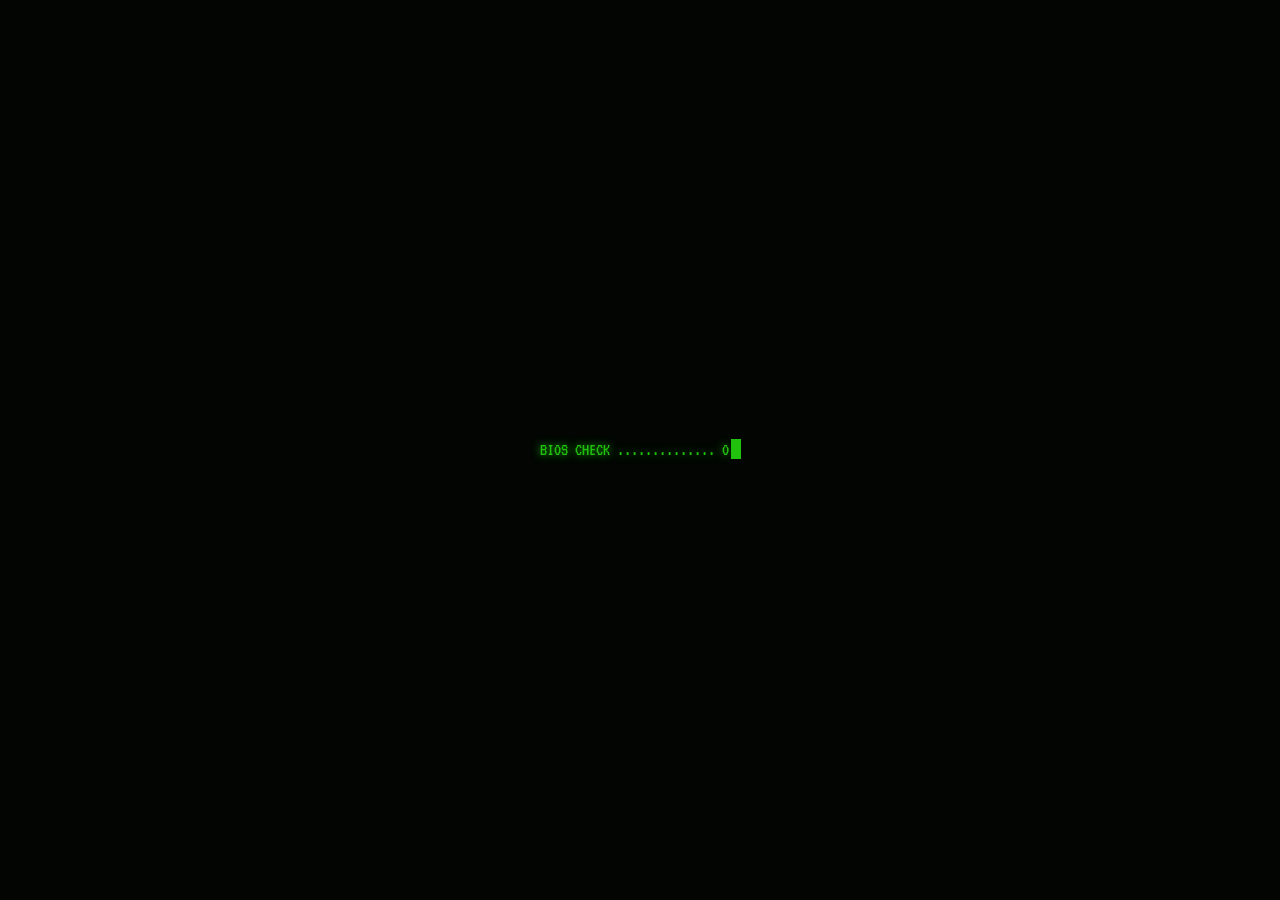
==== commit 1365df69: "Add files via upload" ====
--- a/database-editor.html
+++ b/database-editor.html
@@ -6,754 +6,604 @@
     <title>DATABASE FORGE // ENTRY EDITOR</title>
     <link href="https://fonts.googleapis.com/css2?family=VT323&family=Share+Tech+Mono&display=swap" rel="stylesheet">
     <style>
-        * { margin: 0; padding: 0; box-sizing: border-box; }
-        :root {
-            --phosphor: #20c20e;
-            --phosphor-dim: #0a3d08;
-            --phosphor-glow: #39ff14;
-            --amber: #ffb000;
-            --amber-dim: #4d3600;
-            --red: #ff3333;
-            --cyan: #00d4aa;
-            --magenta: #ff00ff;
-            --bg: #050805;
-            --panel-bg: rgba(5, 15, 5, 0.95);
-            --input-bg: rgba(0, 20, 0, 0.6);
-        }
-
-        html, body { height: 100%; overflow: hidden; background: var(--bg); }
-
-        body {
-            font-family: 'VT323', monospace;
-            color: var(--phosphor);
-            font-size: clamp(14px, 1.6vw, 18px);
-        }
-
-        /* CRT overlay */
-        .crt-overlay {
-            position: fixed; top: 0; left: 0; right: 0; bottom: 0;
-            pointer-events: none; z-index: 9999;
-        }
-        .crt-overlay::before {
-            content: ""; position: absolute; inset: 0;
-            background: repeating-linear-gradient(0deg, transparent, transparent 1px, rgba(0,0,0,0.06) 1px, rgba(0,0,0,0.06) 2px);
-        }
-        .crt-overlay::after {
-            content: ""; position: absolute; inset: 0;
-            background: radial-gradient(ellipse at center, transparent 0%, transparent 55%, rgba(0,0,0,0.18) 80%, rgba(0,0,0,0.45) 100%);
-        }
-        @keyframes crtBand { 0% { transform: translateY(-100%); } 100% { transform: translateY(100vh); } }
-        .crt-band {
-            position: fixed; top: 0; left: 0; right: 0; height: 120px;
-            background: linear-gradient(180deg, transparent, rgba(32,194,14,0.025), transparent);
-            animation: crtBand 8s linear infinite;
-            pointer-events: none; z-index: 9998;
-        }
-
-        /* Layout */
-        .app-shell {
-            height: 100%; display: flex; flex-direction: column;
-            padding: 12px; gap: 10px;
-        }
-
-        /* Header */
-        .header {
-            display: flex; align-items: center; justify-content: space-between;
-            border: 1px solid var(--phosphor-dim);
-            background: var(--panel-bg);
-            padding: 10px 18px;
-            flex-shrink: 0;
-            box-shadow: inset 0 0 40px rgba(32,194,14,0.04);
-        }
-        .header-title {
-            font-size: clamp(16px, 2.4vw, 26px);
-            color: var(--phosphor-glow);
-            text-shadow: 0 0 12px var(--phosphor), 0 0 25px var(--phosphor-dim);
-            letter-spacing: 3px;
-        }
-        .header-stats {
-            display: flex; gap: 20px; font-size: clamp(11px, 1.3vw, 14px); opacity: 0.7;
-        }
-        .stat-val { color: var(--amber); }
-
-        /* Main area */
-        .main-area {
-            flex: 1; display: flex; gap: 10px; min-height: 0;
-        }
-
-        /* Sidebar */
-        .sidebar {
-            width: clamp(220px, 22vw, 320px);
-            border: 1px solid var(--phosphor-dim);
-            background: var(--panel-bg);
-            display: flex; flex-direction: column;
-            flex-shrink: 0;
-            box-shadow: inset 0 0 30px rgba(32,194,14,0.03);
-        }
-        .sidebar-header {
-            padding: 8px 12px;
-            border-bottom: 1px solid var(--phosphor-dim);
-            display: flex; align-items: center; justify-content: space-between;
-            background: rgba(0,20,0,0.3);
-        }
-        .sidebar-title {
-            font-size: clamp(11px, 1.3vw, 14px);
-            color: var(--amber);
-            letter-spacing: 2px;
-        }
-        .filter-row {
-            padding: 6px 10px;
-            border-bottom: 1px solid var(--phosphor-dim);
-            display: flex; gap: 6px; flex-wrap: wrap;
-        }
-        .filter-chip {
-            padding: 2px 8px;
-            border: 1px solid var(--phosphor-dim);
-            background: transparent;
-            color: var(--phosphor);
-            font-family: 'VT323', monospace;
-            font-size: clamp(10px, 1.1vw, 13px);
-            cursor: pointer;
-            transition: all 0.15s;
-            white-space: nowrap;
-        }
-        .filter-chip:hover { border-color: var(--phosphor); background: rgba(32,194,14,0.1); }
-        .filter-chip.active {
-            background: rgba(32,194,14,0.2);
-            border-color: var(--phosphor);
-            color: var(--phosphor-glow);
-            text-shadow: 0 0 4px var(--phosphor);
-        }
-        .entry-list {
-            flex: 1; overflow-y: auto; padding: 4px 0;
-        }
-        .entry-list::-webkit-scrollbar { width: 6px; }
-        .entry-list::-webkit-scrollbar-track { background: rgba(0,0,0,0.3); }
-        .entry-list::-webkit-scrollbar-thumb { background: var(--phosphor-dim); }
-        .entry-item {
-            padding: 8px 14px;
-            cursor: pointer;
-            border-left: 3px solid transparent;
-            transition: all 0.1s;
-            display: flex; align-items: center; gap: 8px;
-        }
-        .entry-item:hover { background: rgba(32,194,14,0.08); }
-        .entry-item.selected {
-            background: rgba(32,194,14,0.15);
-            border-left-color: var(--phosphor);
-            color: var(--phosphor-glow);
-            text-shadow: 0 0 4px var(--phosphor);
-        }
-        .entry-item .cat-badge {
-            font-size: clamp(9px, 1vw, 11px);
-            padding: 1px 5px;
-            border: 1px solid;
-            white-space: nowrap;
-            flex-shrink: 0;
-        }
-        .entry-item .entry-title-text {
-            overflow: hidden;
-            text-overflow: ellipsis;
-            white-space: nowrap;
-            font-size: clamp(13px, 1.4vw, 16px);
-        }
-        .cat-LOCATIONS { color: var(--cyan); border-color: var(--cyan); }
-        .cat-CORPORATIONS { color: var(--amber); border-color: var(--amber); }
-        .cat-PEOPLE { color: var(--phosphor-glow); border-color: var(--phosphor-glow); }
-        .cat-MAGIC { color: #c77dff; border-color: #c77dff; }
-        .cat-TECH { color: #00b4d8; border-color: #00b4d8; }
-        .cat-HISTORY { color: #e5989b; border-color: #e5989b; }
-        .cat-FACTIONS { color: #f4a261; border-color: #f4a261; }
-        .cat-CONFIDENTIAL { color: var(--magenta); border-color: var(--magenta); }
-        .cat-default { color: var(--phosphor); border-color: var(--phosphor); }
-
-        .sidebar-footer {
-            padding: 6px 12px;
-            border-top: 1px solid var(--phosphor-dim);
-            display: flex; gap: 6px;
-        }
-
-        /* Editor panel */
-        .editor-panel {
-            flex: 1;
-            border: 1px solid var(--phosphor-dim);
-            background: var(--panel-bg);
-            display: flex; flex-direction: column;
-            box-shadow: inset 0 0 50px rgba(32,194,14,0.03);
-            min-width: 0;
-        }
-        .editor-toolbar {
-            padding: 8px 14px;
-            border-bottom: 1px solid var(--phosphor-dim);
-            display: flex; align-items: center; justify-content: space-between;
-            background: rgba(0,20,0,0.3);
-            flex-shrink: 0;
-            gap: 10px;
-            flex-wrap: wrap;
-        }
-        .toolbar-label {
-            font-size: clamp(11px, 1.3vw, 14px);
-            color: var(--amber); letter-spacing: 2px;
-        }
-        .toolbar-actions { display: flex; gap: 6px; flex-wrap: wrap; }
-
-        .editor-body {
-            flex: 1; display: flex; flex-direction: column; padding: 14px; gap: 12px;
-            overflow-y: auto; min-height: 0;
-        }
-        .editor-body::-webkit-scrollbar { width: 6px; }
-        .editor-body::-webkit-scrollbar-track { background: rgba(0,0,0,0.3); }
-        .editor-body::-webkit-scrollbar-thumb { background: var(--phosphor-dim); }
-
-        .field-group { display: flex; flex-direction: column; gap: 4px; }
-        .field-row { display: flex; gap: 10px; }
-        .field-row .field-group { flex: 1; min-width: 0; }
-        .field-label {
-            font-size: clamp(11px, 1.2vw, 13px);
-            color: var(--cyan);
-            letter-spacing: 1px;
-            text-shadow: 0 0 4px rgba(0,212,170,0.3);
-        }
-
-        .field-input, .field-select, .field-textarea {
-            background: var(--input-bg);
-            border: 1px solid var(--phosphor-dim);
-            color: var(--phosphor);
-            font-family: 'VT323', monospace;
-            font-size: clamp(14px, 1.5vw, 17px);
-            padding: 8px 12px;
-            outline: none;
-            transition: border-color 0.2s, box-shadow 0.2s;
-            width: 100%;
-        }
-        .field-input:focus, .field-select:focus, .field-textarea:focus {
-            border-color: var(--phosphor);
-            box-shadow: 0 0 12px rgba(32,194,14,0.15), inset 0 0 12px rgba(32,194,14,0.05);
-        }
-        .field-select {
-            cursor: pointer;
-            -webkit-appearance: none;
-            appearance: none;
-            background-image: url("data:image/svg+xml,%3Csvg xmlns='http://www.w3.org/2000/svg' width='12' height='12' viewBox='0 0 12 12'%3E%3Cpath d='M2 4l4 4 4-4' stroke='%2320c20e' fill='none' stroke-width='1.5'/%3E%3C/svg%3E");
-            background-repeat: no-repeat;
-            background-position: right 10px center;
-            padding-right: 30px;
-        }
-        .field-select option { background: #0a150a; color: var(--phosphor); }
-
-        .field-textarea {
-            flex: 1;
-            resize: none;
-            line-height: 1.4;
-            min-height: 120px;
-        }
-
-        /* Buttons */
-        .btn {
-            padding: 6px 14px;
-            border: 1px solid var(--phosphor-dim);
-            background: rgba(0,30,0,0.6);
-            color: var(--phosphor);
-            font-family: 'VT323', monospace;
-            font-size: clamp(12px, 1.3vw, 15px);
-            cursor: pointer;
-            transition: all 0.15s;
-            white-space: nowrap;
-            letter-spacing: 1px;
-        }
-        .btn:hover {
-            background: rgba(32,194,14,0.15);
-            border-color: var(--phosphor);
-            box-shadow: 0 0 10px rgba(32,194,14,0.15);
-            text-shadow: 0 0 4px var(--phosphor);
-        }
-        .btn:active { transform: scale(0.97); }
-        .btn.primary {
-            border-color: var(--cyan);
-            color: var(--cyan);
-            text-shadow: 0 0 4px rgba(0,212,170,0.3);
-        }
-        .btn.primary:hover {
-            background: rgba(0,212,170,0.15);
-            box-shadow: 0 0 12px rgba(0,212,170,0.2);
-        }
-        .btn.danger {
-            border-color: var(--red);
-            color: var(--red);
-        }
-        .btn.danger:hover {
-            background: rgba(255,51,51,0.15);
-            box-shadow: 0 0 10px rgba(255,51,51,0.2);
-        }
-        .btn.amber {
-            border-color: var(--amber);
-            color: var(--amber);
-        }
-        .btn.amber:hover {
-            background: rgba(255,176,0,0.15);
-            box-shadow: 0 0 10px rgba(255,176,0,0.2);
-        }
-        .btn.magenta {
-            border-color: var(--magenta);
-            color: var(--magenta);
-        }
-        .btn.magenta:hover {
-            background: rgba(255,0,255,0.12);
-            box-shadow: 0 0 10px rgba(255,0,255,0.2);
-        }
-        .btn.small { padding: 3px 8px; font-size: clamp(10px, 1.1vw, 13px); }
-
-        /* Empty state */
-        .empty-state {
-            flex: 1; display: flex; flex-direction: column;
-            align-items: center; justify-content: center;
-            text-align: center; opacity: 0.4; gap: 12px;
-            padding: 20px;
-        }
-        .empty-state .ascii-art {
-            font-size: clamp(8px, 1vw, 12px);
-            line-height: 1.15;
-            white-space: pre;
-            color: var(--phosphor-dim);
-        }
-        .empty-state p { font-size: clamp(13px, 1.4vw, 16px); }
-
-        /* Toast */
-        .toast-container {
-            position: fixed; bottom: 20px; right: 20px; z-index: 5000;
-            display: flex; flex-direction: column; gap: 8px;
-        }
-        .toast {
-            padding: 10px 18px;
-            border: 1px solid var(--phosphor);
-            background: rgba(5,20,5,0.95);
-            color: var(--phosphor-glow);
-            font-family: 'VT323', monospace;
-            font-size: 15px;
-            box-shadow: 0 0 20px rgba(32,194,14,0.2);
-            animation: toastIn 0.3s ease-out;
-            max-width: 350px;
-        }
-        .toast.error { border-color: var(--red); color: var(--red); box-shadow: 0 0 20px rgba(255,51,51,0.2); }
-        .toast.amber { border-color: var(--amber); color: var(--amber); box-shadow: 0 0 20px rgba(255,176,0,0.2); }
-        @keyframes toastIn { from { opacity: 0; transform: translateY(20px); } to { opacity: 1; transform: translateY(0); } }
-
-        /* Dialogs */
-        .dialog-overlay {
-            display: none; position: fixed; inset: 0;
-            background: rgba(0,0,0,0.85);
-            z-index: 6000;
-            justify-content: center; align-items: center;
-        }
-        .dialog-overlay.active { display: flex; }
-        .dialog-box {
-            border: 2px solid var(--amber);
-            background: rgba(5,15,5,0.98);
-            padding: 28px 36px;
-            max-width: 440px;
-            text-align: center;
-            box-shadow: 0 0 60px rgba(255,176,0,0.15);
-        }
-        .dialog-box h2 {
-            color: var(--amber);
-            font-size: clamp(16px, 2.2vw, 22px);
-            margin-bottom: 14px;
-            letter-spacing: 2px;
-        }
-        .dialog-box p { color: #888; margin-bottom: 18px; font-size: clamp(13px, 1.4vw, 16px); }
-        .dialog-actions { display: flex; gap: 12px; justify-content: center; }
-
-        .import-zone {
-            border: 2px dashed var(--phosphor-dim);
-            padding: 30px;
-            text-align: center;
-            cursor: pointer;
-            transition: all 0.2s;
-            margin-bottom: 16px;
-        }
-        .import-zone:hover, .import-zone.dragover {
-            border-color: var(--phosphor);
-            background: rgba(32,194,14,0.05);
-        }
-
-        .custom-cat-row { display: none; margin-top: 4px; }
-        .custom-cat-row.visible { display: flex; gap: 6px; }
-
-        @keyframes pulse { 0%,100% { opacity: 1; } 50% { opacity: 0.4; } }
-        .unsaved-dot {
-            display: inline-block; width: 8px; height: 8px;
-            border-radius: 50%; background: var(--amber);
-            box-shadow: 0 0 6px var(--amber);
-            animation: pulse 1.5s ease-in-out infinite;
-            margin-left: 8px;
-        }
-
-        .search-row {
-            padding: 6px 10px;
-            border-bottom: 1px solid var(--phosphor-dim);
-        }
-        .search-input {
-            width: 100%;
-            background: var(--input-bg);
-            border: 1px solid var(--phosphor-dim);
-            color: var(--phosphor);
-            font-family: 'VT323', monospace;
-            font-size: clamp(12px, 1.3vw, 15px);
-            padding: 5px 10px;
-            outline: none;
-        }
-        .search-input:focus {
-            border-color: var(--phosphor);
-            box-shadow: 0 0 8px rgba(32,194,14,0.12);
-        }
-        .search-input::placeholder { color: var(--phosphor-dim); }
-
-        .content-meta {
-            display: flex; justify-content: space-between;
-            font-size: clamp(10px, 1.1vw, 12px);
-            color: var(--phosphor-dim);
-            padding-top: 2px;
-        }
-        .content-toolbar {
-            display: flex; align-items: center; gap: 6px;
-            flex-wrap: wrap;
-        }
-        .content-toolbar .field-label { margin-right: auto; }
-
-        /* ===== ASCII ART PICKER ===== */
-        .ascii-picker-overlay {
-            display: none; position: fixed; inset: 0;
-            background: rgba(0,0,0,0.88);
-            z-index: 7000;
-            justify-content: center; align-items: center;
-            padding: 20px;
-        }
-        .ascii-picker-overlay.active { display: flex; }
-
-        .ascii-picker {
-            width: min(96vw, 920px);
-            max-height: 88vh;
-            border: 2px solid var(--cyan);
-            background: rgba(3, 10, 3, 0.98);
-            display: flex; flex-direction: column;
-            box-shadow: 0 0 80px rgba(0,212,170,0.15), inset 0 0 60px rgba(0,212,170,0.03);
-        }
-        .ascii-picker-header {
-            padding: 12px 18px;
-            border-bottom: 1px solid var(--phosphor-dim);
-            display: flex; align-items: center; justify-content: space-between;
-            background: rgba(0,30,20,0.4);
-            flex-shrink: 0;
-        }
-        .ascii-picker-header h2 {
-            color: var(--cyan);
-            font-size: clamp(15px, 2vw, 22px);
-            letter-spacing: 3px;
-            text-shadow: 0 0 10px rgba(0,212,170,0.4);
-        }
-        .ascii-picker-body { display: flex; flex: 1; min-height: 0; }
-
-        .ascii-tabs {
-            width: 170px;
-            border-right: 1px solid var(--phosphor-dim);
-            overflow-y: auto;
-            flex-shrink: 0;
-            background: rgba(0,10,5,0.5);
-        }
-        .ascii-tabs::-webkit-scrollbar { width: 4px; }
-        .ascii-tabs::-webkit-scrollbar-thumb { background: var(--phosphor-dim); }
-
-        .ascii-tab {
-            padding: 10px 14px;
-            cursor: pointer;
-            border-left: 3px solid transparent;
-            transition: all 0.12s;
-            font-size: clamp(12px, 1.3vw, 15px);
-            display: flex; align-items: center; gap: 8px;
-        }
-        .ascii-tab:hover { background: rgba(0,212,170,0.08); }
-        .ascii-tab.active {
-            background: rgba(0,212,170,0.12);
-            border-left-color: var(--cyan);
-            color: var(--cyan);
-            text-shadow: 0 0 5px rgba(0,212,170,0.4);
-        }
-        .ascii-tab .tab-icon { font-size: 1.1em; width: 20px; text-align: center; flex-shrink: 0; }
-        .ascii-tab .tab-count {
-            margin-left: auto; font-size: 0.75em; opacity: 0.4;
-        }
-
-        .ascii-grid-area {
-            flex: 1; overflow-y: auto; padding: 12px;
-            display: flex; flex-direction: column; gap: 10px;
-            min-width: 0;
-        }
-        .ascii-grid-area::-webkit-scrollbar { width: 6px; }
-        .ascii-grid-area::-webkit-scrollbar-track { background: rgba(0,0,0,0.3); }
-        .ascii-grid-area::-webkit-scrollbar-thumb { background: var(--phosphor-dim); }
-
-        .ascii-card {
-            border: 1px solid var(--phosphor-dim);
-            background: rgba(0,15,5,0.6);
-            cursor: pointer;
-            transition: all 0.15s;
-        }
-        .ascii-card:hover {
-            border-color: var(--cyan);
-            background: rgba(0,212,170,0.06);
-            box-shadow: 0 0 15px rgba(0,212,170,0.1);
-        }
-        .ascii-card-header {
-            padding: 6px 12px;
-            border-bottom: 1px solid var(--phosphor-dim);
-            display: flex; align-items: center; justify-content: space-between;
-            background: rgba(0,20,10,0.3);
-        }
-        .ascii-card-name {
-            color: var(--amber);
-            font-size: clamp(11px, 1.2vw, 14px);
-            letter-spacing: 1px;
-        }
-        .ascii-card-insert {
-            color: var(--cyan);
-            font-size: clamp(10px, 1.1vw, 12px);
-            opacity: 0;
-            transition: opacity 0.15s;
-        }
-        .ascii-card:hover .ascii-card-insert { opacity: 1; }
-
-        .ascii-card-preview {
-            padding: 10px 14px;
-            font-family: 'VT323', monospace;
-            font-size: clamp(9px, 0.95vw, 13px);
-            line-height: 1.15;
-            white-space: pre;
-            overflow-x: auto;
-            color: var(--phosphor);
-            max-height: 200px;
-            overflow-y: auto;
-        }
-        .ascii-card-preview::-webkit-scrollbar { height: 4px; width: 4px; }
-        .ascii-card-preview::-webkit-scrollbar-thumb { background: var(--phosphor-dim); }
-
-        .ascii-search-row {
-            padding: 8px 12px;
-            border-bottom: 1px solid var(--phosphor-dim);
-            flex-shrink: 0;
-        }
-        .ascii-search-input {
-            width: 100%;
-            background: var(--input-bg);
-            border: 1px solid var(--phosphor-dim);
-            color: var(--phosphor);
-            font-family: 'VT323', monospace;
-            font-size: clamp(12px, 1.3vw, 15px);
-            padding: 6px 10px;
-            outline: none;
-        }
-        .ascii-search-input:focus {
-            border-color: var(--cyan);
-            box-shadow: 0 0 8px rgba(0,212,170,0.12);
-        }
-        .ascii-search-input::placeholder { color: var(--phosphor-dim); }
-
-        @media (max-width: 700px) {
-            .main-area { flex-direction: column; }
-            .sidebar { width: 100%; max-height: 35vh; }
-            .header-stats { display: none; }
-            .field-row { flex-direction: column; }
-        }
-        @media (max-width: 600px) {
-            .ascii-tabs { width: 52px; }
-            .ascii-tab span:not(.tab-icon) { display: none; }
-            .ascii-tab .tab-icon { margin: 0 auto; }
-        }
+        *{margin:0;padding:0;box-sizing:border-box}
+        :root{
+            --phosphor:#20c20e;--phosphor-dim:#0a3d08;--phosphor-glow:#39ff14;
+            --amber:#ffb000;--amber-dim:#4d3600;--red:#ff3333;--cyan:#00d4aa;
+            --magenta:#ff00ff;--bg:#050805;--panel-bg:rgba(5,15,5,0.95);
+            --input-bg:rgba(0,20,0,0.6);--sidebar-w:280px;
+        }
+        html,body{height:100%;overflow:hidden;background:var(--bg)}
+        body{font-family:'VT323',monospace;color:var(--phosphor);font-size:16px}
+
+        /* ═══ MATRIX RAIN CANVAS ═══ */
+        #matrixRain{position:fixed;inset:0;z-index:0;opacity:0.07;pointer-events:none}
+
+        /* ═══ CRT EFFECTS ═══ */
+        .crt-overlay{position:fixed;inset:0;pointer-events:none;z-index:9999}
+        .crt-overlay::before{content:"";position:absolute;inset:0;background:repeating-linear-gradient(0deg,transparent,transparent 1px,rgba(0,0,0,0.06) 1px,rgba(0,0,0,0.06) 2px)}
+        .crt-overlay::after{content:"";position:absolute;inset:0;background:radial-gradient(ellipse at center,transparent 0%,transparent 55%,rgba(0,0,0,0.18) 80%,rgba(0,0,0,0.45) 100%)}
+        @keyframes crtBand{0%{transform:translateY(-100%)}100%{transform:translateY(100vh)}}
+        .crt-band{position:fixed;top:0;left:0;right:0;height:120px;background:linear-gradient(180deg,transparent,rgba(32,194,14,0.025),transparent);animation:crtBand 8s linear infinite;pointer-events:none;z-index:9998}
+
+        /* ═══ BOOT SCREEN ═══ */
+        #bootScreen{position:fixed;inset:0;z-index:10000;background:#020502;display:flex;align-items:center;justify-content:center;flex-direction:column;transition:opacity 0.8s}
+        #bootScreen.done{opacity:0;pointer-events:none}
+        #bootText{font-family:'VT323',monospace;color:var(--phosphor);font-size:clamp(12px,2.5vw,18px);white-space:pre-wrap;max-width:90vw;line-height:1.5;text-shadow:0 0 8px var(--phosphor)}
+        #bootCursor{display:inline-block;width:10px;height:1.1em;background:var(--phosphor);animation:blink 0.6s step-end infinite;vertical-align:text-bottom;margin-left:2px}
+        @keyframes blink{0%,100%{opacity:1}50%{opacity:0}}
+
+        /* ═══ APP SHELL ═══ */
+        #app{height:100%;display:flex;flex-direction:column;position:relative;z-index:1;opacity:0;transition:opacity 0.5s}
+        #app.visible{opacity:1}
+
+        /* ═══ HEADER ═══ */
+        .header{
+            display:flex;align-items:center;
+            border-bottom:1px solid var(--phosphor-dim);
+            background:var(--panel-bg);
+            padding:0 12px;
+            height:48px;flex-shrink:0;
+            box-shadow:inset 0 0 40px rgba(32,194,14,0.04);
+            gap:10px;z-index:50;
+        }
+        .menu-btn{
+            width:40px;height:40px;display:flex;align-items:center;justify-content:center;
+            border:1px solid var(--phosphor-dim);background:transparent;color:var(--phosphor);
+            font-family:'VT323',monospace;font-size:22px;cursor:pointer;flex-shrink:0;
+            transition:all 0.15s;
+        }
+        .menu-btn:hover{border-color:var(--phosphor);background:rgba(32,194,14,0.1);text-shadow:0 0 6px var(--phosphor)}
+        .menu-btn:active{transform:scale(0.93)}
+        .header-title{
+            font-size:clamp(14px,3vw,22px);color:var(--phosphor-glow);
+            text-shadow:0 0 12px var(--phosphor),0 0 25px var(--phosphor-dim);
+            letter-spacing:2px;white-space:nowrap;overflow:hidden;text-overflow:ellipsis;
+            flex:1;min-width:0;
+        }
+        /* Glitch effect on title */
+        @keyframes glitch{0%,94%,100%{transform:translate(0)}95%{transform:translate(-2px,1px)}96%{transform:translate(2px,-1px)}97%{transform:translate(-1px,2px)}98%{transform:translate(1px,-2px)}99%{transform:translate(-2px,0)}}
+        .header-title{animation:glitch 8s infinite}
+        .header-stats{display:flex;gap:14px;font-size:13px;opacity:0.7;flex-shrink:0}
+        .stat-val{color:var(--amber)}
+
+        /* ═══ MAIN AREA ═══ */
+        .main-area{flex:1;display:flex;min-height:0;position:relative}
+
+        /* ═══ SIDEBAR DRAWER ═══ */
+        .sidebar-backdrop{
+            display:none;position:fixed;inset:0;background:rgba(0,0,0,0.6);z-index:90;
+            opacity:0;transition:opacity 0.25s;
+        }
+        .sidebar-backdrop.visible{display:block;opacity:1}
+
+        .sidebar{
+            position:fixed;top:0;left:0;bottom:0;width:var(--sidebar-w);
+            border-right:1px solid var(--phosphor-dim);
+            background:rgba(3,10,3,0.98);
+            display:flex;flex-direction:column;
+            z-index:100;
+            transform:translateX(-100%);
+            transition:transform 0.3s cubic-bezier(0.4,0,0.2,1);
+            box-shadow:4px 0 30px rgba(0,0,0,0.5);
+        }
+        .sidebar.open{transform:translateX(0)}
+
+        .sidebar-header{
+            padding:12px 14px;
+            border-bottom:1px solid var(--phosphor-dim);
+            display:flex;align-items:center;justify-content:space-between;
+            background:rgba(0,20,0,0.4);flex-shrink:0;height:48px;
+        }
+        .sidebar-title{font-size:14px;color:var(--amber);letter-spacing:2px}
+        .sidebar-close{
+            width:36px;height:36px;display:flex;align-items:center;justify-content:center;
+            border:1px solid var(--phosphor-dim);background:transparent;color:var(--phosphor);
+            font-family:'VT323',monospace;font-size:18px;cursor:pointer;
+        }
+        .sidebar-close:hover{border-color:var(--red);color:var(--red)}
+
+        .sidebar-actions{
+            padding:10px;display:flex;flex-wrap:wrap;gap:6px;
+            border-bottom:1px solid var(--phosphor-dim);flex-shrink:0;
+        }
+        .sidebar-actions .btn{flex:1;min-width:calc(50% - 4px);text-align:center;padding:10px 8px;font-size:14px}
+
+        .search-row{padding:8px 10px;border-bottom:1px solid var(--phosphor-dim);flex-shrink:0}
+        .search-input{
+            width:100%;background:var(--input-bg);border:1px solid var(--phosphor-dim);
+            color:var(--phosphor);font-family:'VT323',monospace;font-size:15px;padding:8px 10px;outline:none;
+        }
+        .search-input:focus{border-color:var(--phosphor);box-shadow:0 0 8px rgba(32,194,14,0.12)}
+        .search-input::placeholder{color:var(--phosphor-dim)}
+
+        .filter-row{padding:8px 10px;border-bottom:1px solid var(--phosphor-dim);display:flex;gap:6px;flex-wrap:wrap;flex-shrink:0}
+        .filter-chip{
+            padding:4px 10px;border:1px solid var(--phosphor-dim);background:transparent;
+            color:var(--phosphor);font-family:'VT323',monospace;font-size:13px;cursor:pointer;
+            transition:all 0.15s;white-space:nowrap;
+        }
+        .filter-chip:hover{border-color:var(--phosphor);background:rgba(32,194,14,0.1)}
+        .filter-chip.active{background:rgba(32,194,14,0.2);border-color:var(--phosphor);color:var(--phosphor-glow);text-shadow:0 0 4px var(--phosphor)}
+
+        .entry-list{flex:1;overflow-y:auto;padding:4px 0}
+        .entry-list::-webkit-scrollbar{width:6px}
+        .entry-list::-webkit-scrollbar-track{background:rgba(0,0,0,0.3)}
+        .entry-list::-webkit-scrollbar-thumb{background:var(--phosphor-dim)}
+        .entry-item{
+            padding:12px 14px;cursor:pointer;border-left:3px solid transparent;
+            transition:all 0.1s;display:flex;align-items:center;gap:8px;
+        }
+        .entry-item:hover{background:rgba(32,194,14,0.08)}
+        .entry-item.selected{background:rgba(32,194,14,0.15);border-left-color:var(--phosphor);color:var(--phosphor-glow);text-shadow:0 0 4px var(--phosphor)}
+        .entry-item .cat-badge{font-size:11px;padding:2px 6px;border:1px solid;white-space:nowrap;flex-shrink:0}
+        .entry-item .entry-title-text{overflow:hidden;text-overflow:ellipsis;white-space:nowrap;font-size:15px}
+        .cat-LOCATIONS{color:var(--cyan);border-color:var(--cyan)}
+        .cat-CORPORATIONS{color:var(--amber);border-color:var(--amber)}
+        .cat-PEOPLE{color:var(--phosphor-glow);border-color:var(--phosphor-glow)}
+        .cat-MAGIC{color:#c77dff;border-color:#c77dff}
+        .cat-TECH{color:#00b4d8;border-color:#00b4d8}
+        .cat-HISTORY{color:#e5989b;border-color:#e5989b}
+        .cat-FACTIONS{color:#f4a261;border-color:#f4a261}
+        .cat-CONFIDENTIAL{color:var(--magenta);border-color:var(--magenta)}
+        .cat-default{color:var(--phosphor);border-color:var(--phosphor)}
+
+        .sidebar-footer{
+            padding:8px 10px;border-top:1px solid var(--phosphor-dim);flex-shrink:0;
+            font-size:11px;color:var(--phosphor-dim);text-align:center;letter-spacing:1px;
+        }
+
+        /* ═══ EDITOR PANEL ═══ */
+        .editor-panel{
+            flex:1;display:flex;flex-direction:column;min-width:0;min-height:0;
+            background:var(--panel-bg);
+        }
+        .editor-toolbar{
+            padding:6px 12px;border-bottom:1px solid var(--phosphor-dim);
+            display:flex;align-items:center;justify-content:space-between;
+            background:rgba(0,20,0,0.3);flex-shrink:0;gap:8px;
+            min-height:40px;flex-wrap:wrap;
+        }
+        .toolbar-label{font-size:13px;color:var(--amber);letter-spacing:2px;overflow:hidden;text-overflow:ellipsis;white-space:nowrap;min-width:0;flex:1}
+        .toolbar-actions{display:flex;gap:6px;flex-shrink:0;flex-wrap:wrap}
+
+        .editor-body{
+            flex:1;display:flex;flex-direction:column;padding:10px;gap:10px;
+            overflow-y:auto;min-height:0;
+        }
+        .editor-body::-webkit-scrollbar{width:6px}
+        .editor-body::-webkit-scrollbar-track{background:rgba(0,0,0,0.3)}
+        .editor-body::-webkit-scrollbar-thumb{background:var(--phosphor-dim)}
+
+        .field-group{display:flex;flex-direction:column;gap:4px}
+        .field-row{display:flex;gap:10px}
+        .field-row .field-group{flex:1;min-width:0}
+        .field-label{font-size:12px;color:var(--cyan);letter-spacing:1px;text-shadow:0 0 4px rgba(0,212,170,0.3)}
+
+        .field-input,.field-select,.field-textarea{
+            background:var(--input-bg);border:1px solid var(--phosphor-dim);
+            color:var(--phosphor);font-family:'VT323',monospace;font-size:16px;
+            padding:8px 10px;outline:none;
+            transition:border-color 0.2s,box-shadow 0.2s;width:100%;
+        }
+        .field-input:focus,.field-select:focus,.field-textarea:focus{
+            border-color:var(--phosphor);box-shadow:0 0 12px rgba(32,194,14,0.15),inset 0 0 12px rgba(32,194,14,0.05);
+        }
+        .field-select{
+            cursor:pointer;-webkit-appearance:none;appearance:none;
+            background-image:url("data:image/svg+xml,%3Csvg xmlns='http://www.w3.org/2000/svg' width='12' height='12' viewBox='0 0 12 12'%3E%3Cpath d='M2 4l4 4 4-4' stroke='%2320c20e' fill='none' stroke-width='1.5'/%3E%3C/svg%3E");
+            background-repeat:no-repeat;background-position:right 10px center;padding-right:30px;
+        }
+        .field-select option{background:#0a150a;color:var(--phosphor)}
+        .field-textarea{flex:1;resize:none;line-height:1.4;min-height:100px}
+
+        /* ═══ BUTTONS ═══ */
+        .btn{
+            padding:6px 14px;border:1px solid var(--phosphor-dim);background:rgba(0,30,0,0.6);
+            color:var(--phosphor);font-family:'VT323',monospace;font-size:14px;
+            cursor:pointer;transition:all 0.15s;white-space:nowrap;letter-spacing:1px;
+        }
+        .btn:hover{background:rgba(32,194,14,0.15);border-color:var(--phosphor);box-shadow:0 0 10px rgba(32,194,14,0.15);text-shadow:0 0 4px var(--phosphor)}
+        .btn:active{transform:scale(0.95)}
+        .btn.primary{border-color:var(--cyan);color:var(--cyan);text-shadow:0 0 4px rgba(0,212,170,0.3)}
+        .btn.primary:hover{background:rgba(0,212,170,0.15);box-shadow:0 0 12px rgba(0,212,170,0.2)}
+        .btn.danger{border-color:var(--red);color:var(--red)}
+        .btn.danger:hover{background:rgba(255,51,51,0.15);box-shadow:0 0 10px rgba(255,51,51,0.2)}
+        .btn.amber{border-color:var(--amber);color:var(--amber)}
+        .btn.amber:hover{background:rgba(255,176,0,0.15);box-shadow:0 0 10px rgba(255,176,0,0.2)}
+        .btn.magenta{border-color:var(--magenta);color:var(--magenta)}
+        .btn.magenta:hover{background:rgba(255,0,255,0.12);box-shadow:0 0 10px rgba(255,0,255,0.2)}
+        .btn.small{padding:4px 10px;font-size:13px}
+
+        .empty-state{flex:1;display:flex;flex-direction:column;align-items:center;justify-content:center;text-align:center;opacity:0.4;gap:12px;padding:20px}
+        .empty-state .ascii-art{font-size:clamp(7px,1.3vw,12px);line-height:1.15;white-space:pre;color:var(--phosphor-dim)}
+        .empty-state p{font-size:15px}
+
+        .content-toolbar{display:flex;align-items:center;gap:6px;flex-wrap:wrap}
+        .content-toolbar .field-label{margin-right:auto}
+        .content-meta{display:flex;justify-content:space-between;font-size:11px;color:var(--phosphor-dim);padding-top:2px}
+        .custom-cat-row{display:none;margin-top:4px}
+        .custom-cat-row.visible{display:flex;gap:6px}
+
+        @keyframes pulse{0%,100%{opacity:1}50%{opacity:0.4}}
+        .unsaved-dot{display:inline-block;width:8px;height:8px;border-radius:50%;background:var(--amber);box-shadow:0 0 6px var(--amber);animation:pulse 1.5s ease-in-out infinite;margin-left:6px}
+
+        /* ═══ TOAST ═══ */
+        .toast-container{position:fixed;bottom:16px;right:16px;z-index:5000;display:flex;flex-direction:column;gap:8px;max-width:90vw}
+        .toast{padding:10px 16px;border:1px solid var(--phosphor);background:rgba(5,20,5,0.95);color:var(--phosphor-glow);font-family:'VT323',monospace;font-size:14px;box-shadow:0 0 20px rgba(32,194,14,0.2);animation:toastIn 0.3s ease-out}
+        .toast.error{border-color:var(--red);color:var(--red);box-shadow:0 0 20px rgba(255,51,51,0.2)}
+        .toast.amber{border-color:var(--amber);color:var(--amber);box-shadow:0 0 20px rgba(255,176,0,0.2)}
+        @keyframes toastIn{from{opacity:0;transform:translateY(20px)}to{opacity:1;transform:translateY(0)}}
+
+        /* ═══ DIALOGS ═══ */
+        .dialog-overlay{display:none;position:fixed;inset:0;background:rgba(0,0,0,0.85);z-index:6000;justify-content:center;align-items:center;padding:16px}
+        .dialog-overlay.active{display:flex}
+        .dialog-box{border:2px solid var(--amber);background:rgba(5,15,5,0.98);padding:24px;max-width:420px;width:100%;text-align:center;box-shadow:0 0 60px rgba(255,176,0,0.15)}
+        .dialog-box h2{color:var(--amber);font-size:20px;margin-bottom:14px;letter-spacing:2px}
+        .dialog-box p{color:#888;margin-bottom:18px;font-size:15px}
+        .dialog-actions{display:flex;gap:12px;justify-content:center}
+        .import-zone{border:2px dashed var(--phosphor-dim);padding:30px;text-align:center;cursor:pointer;transition:all 0.2s;margin-bottom:16px}
+        .import-zone:hover,.import-zone.dragover{border-color:var(--phosphor);background:rgba(32,194,14,0.05)}
+
+        /* ═══ ASCII PICKER ═══ */
+        .ascii-picker-overlay{display:none;position:fixed;inset:0;background:rgba(0,0,0,0.88);z-index:7000;justify-content:center;align-items:center;padding:10px}
+        .ascii-picker-overlay.active{display:flex}
+        .ascii-picker{width:min(96vw,920px);max-height:90vh;border:2px solid var(--cyan);background:rgba(3,10,3,0.98);display:flex;flex-direction:column;box-shadow:0 0 80px rgba(0,212,170,0.15)}
+        .ascii-picker-header{padding:10px 14px;border-bottom:1px solid var(--phosphor-dim);display:flex;align-items:center;justify-content:space-between;background:rgba(0,30,20,0.4);flex-shrink:0}
+        .ascii-picker-header h2{color:var(--cyan);font-size:clamp(14px,2.5vw,20px);letter-spacing:3px;text-shadow:0 0 10px rgba(0,212,170,0.4)}
+        .ascii-picker-body{display:flex;flex:1;min-height:0}
+        .ascii-tabs{width:160px;border-right:1px solid var(--phosphor-dim);overflow-y:auto;flex-shrink:0;background:rgba(0,10,5,0.5)}
+        .ascii-tabs::-webkit-scrollbar{width:4px}.ascii-tabs::-webkit-scrollbar-thumb{background:var(--phosphor-dim)}
+        .ascii-tab{padding:10px 12px;cursor:pointer;border-left:3px solid transparent;transition:all 0.12s;font-size:14px;display:flex;align-items:center;gap:8px}
+        .ascii-tab:hover{background:rgba(0,212,170,0.08)}
+        .ascii-tab.active{background:rgba(0,212,170,0.12);border-left-color:var(--cyan);color:var(--cyan);text-shadow:0 0 5px rgba(0,212,170,0.4)}
+        .ascii-tab .tab-icon{font-size:1.1em;width:20px;text-align:center;flex-shrink:0}
+        .ascii-tab .tab-count{margin-left:auto;font-size:0.75em;opacity:0.4}
+        .ascii-grid-area{flex:1;overflow-y:auto;padding:10px;display:flex;flex-direction:column;gap:10px;min-width:0}
+        .ascii-grid-area::-webkit-scrollbar{width:6px}.ascii-grid-area::-webkit-scrollbar-track{background:rgba(0,0,0,0.3)}.ascii-grid-area::-webkit-scrollbar-thumb{background:var(--phosphor-dim)}
+        .ascii-card{border:1px solid var(--phosphor-dim);background:rgba(0,15,5,0.6);cursor:pointer;transition:all 0.15s}
+        .ascii-card:hover{border-color:var(--cyan);background:rgba(0,212,170,0.06);box-shadow:0 0 15px rgba(0,212,170,0.1)}
+        .ascii-card-header{padding:6px 12px;border-bottom:1px solid var(--phosphor-dim);display:flex;align-items:center;justify-content:space-between;background:rgba(0,20,10,0.3)}
+        .ascii-card-name{color:var(--amber);font-size:13px;letter-spacing:1px}
+        .ascii-card-insert{color:var(--cyan);font-size:12px;opacity:0;transition:opacity 0.15s}
+        .ascii-card:hover .ascii-card-insert{opacity:1}
+        .ascii-card-preview{padding:8px 12px;font-family:'VT323',monospace;font-size:clamp(8px,1.1vw,13px);line-height:1.15;white-space:pre;overflow-x:auto;color:var(--phosphor);max-height:180px;overflow-y:auto}
+        .ascii-card-preview::-webkit-scrollbar{height:4px;width:4px}.ascii-card-preview::-webkit-scrollbar-thumb{background:var(--phosphor-dim)}
+        .ascii-search-row{padding:8px 10px;border-bottom:1px solid var(--phosphor-dim);flex-shrink:0}
+        .ascii-search-input{width:100%;background:var(--input-bg);border:1px solid var(--phosphor-dim);color:var(--phosphor);font-family:'VT323',monospace;font-size:15px;padding:6px 10px;outline:none}
+        .ascii-search-input:focus{border-color:var(--cyan);box-shadow:0 0 8px rgba(0,212,170,0.12)}
+        .ascii-search-input::placeholder{color:var(--phosphor-dim)}
+
+        /* ═══ DESKTOP: pinned sidebar ═══ */
+        @media(min-width:1025px){
+            .sidebar{
+                position:relative;top:auto;left:auto;bottom:auto;
+                transform:none;transition:width 0.3s,min-width 0.3s,opacity 0.3s;
+                width:var(--sidebar-w);min-width:var(--sidebar-w);box-shadow:none;
+                border-right:1px solid var(--phosphor-dim);
+            }
+            .sidebar.collapsed{width:0;min-width:0;overflow:hidden;border-right:none;opacity:0;padding:0}
+            .sidebar-backdrop{display:none!important}
+            .sidebar-close{display:none}
+        }
+
+        /* ═══ TABLET ═══ */
+        @media(min-width:601px) and (max-width:1024px){
+            :root{--sidebar-w:300px}
+            .header-stats .stat-cats{display:none}
+        }
+
+        /* ═══ PHONE ═══ */
+        @media(max-width:600px){
+            :root{--sidebar-w:100vw}
+            body{font-size:15px}
+            .sidebar{width:100vw;max-width:100vw}
+            .header-stats{display:none}
+            .field-row{flex-direction:column}
+            .editor-body{padding:8px}
+            .editor-toolbar{padding:6px 8px}
+            .toolbar-actions .btn{padding:5px 8px;font-size:12px}
+            .ascii-tabs{width:48px}
+            .ascii-tab span:not(.tab-icon){display:none}
+            .ascii-tab .tab-icon{margin:0 auto}
+            .ascii-picker{max-height:95vh}
+        }
+
+        /* ═══ AMBIENT DATA STREAM ═══ */
+        @keyframes dataStream{
+            0%{background-position:0% 0%}
+            100%{background-position:0% 100%}
+        }
+        .editor-panel::before{
+            content:"";position:absolute;top:0;right:0;width:1px;height:100%;
+            background:repeating-linear-gradient(180deg,transparent 0px,transparent 8px,var(--phosphor-dim) 8px,var(--phosphor-dim) 10px);
+            opacity:0.3;animation:dataStream 20s linear infinite;background-size:100% 200%;
+            pointer-events:none;z-index:0;
+        }
+        .editor-panel{position:relative}
     </style>
 </head>
 <body>
-    <div class="crt-overlay"></div>
-    <div class="crt-band"></div>
-
-    <div class="app-shell">
-        <div class="header">
-            <div class="header-title">◈ DATABASE FORGE <span style="font-size:0.6em;opacity:0.5;">v2.1</span></div>
-            <div class="header-stats">
-                <span>ENTRIES: <span class="stat-val" id="statEntries">0</span></span>
-                <span>CATEGORIES: <span class="stat-val" id="statCats">0</span></span>
-                <span id="unsavedIndicator" style="display:none">UNSAVED <span class="unsaved-dot"></span></span>
+
+<canvas id="matrixRain"></canvas>
+<div class="crt-overlay"></div>
+<div class="crt-band"></div>
+
+<!-- BOOT SCREEN -->
+<div id="bootScreen"><div id="bootText"></div></div>
+
+<!-- APP -->
+<div id="app">
+    <div class="header">
+        <button class="menu-btn" id="menuBtn" onclick="toggleSidebar()" title="Toggle Menu">☰</button>
+        <div class="header-title">◈ DATABASE FORGE <span style="font-size:0.6em;opacity:0.5">v2.2</span></div>
+        <div class="header-stats">
+            <span>ENTRIES: <span class="stat-val" id="statEntries">0</span></span>
+            <span class="stat-cats">CATS: <span class="stat-val" id="statCats">0</span></span>
+            <span id="unsavedIndicator" style="display:none">⬤ <span class="unsaved-dot"></span></span>
+        </div>
+    </div>
+
+    <div class="main-area">
+        <div class="sidebar-backdrop" id="sidebarBackdrop" onclick="closeSidebar()"></div>
+
+        <div class="sidebar" id="sidebar">
+            <div class="sidebar-header">
+                <span class="sidebar-title">◈ ENTRY INDEX</span>
+                <button class="sidebar-close" onclick="closeSidebar()">✕</button>
             </div>
+            <div class="sidebar-actions">
+                <button class="btn primary" onclick="newEntry()">+ NEW</button>
+                <button class="btn amber" onclick="showImportDialog()">⬆ IMPORT</button>
+                <button class="btn" onclick="exportTxt()">⬇ TXT</button>
+                <button class="btn primary" onclick="exportDat()">⬇ DAT</button>
+            </div>
+            <div class="search-row">
+                <input class="search-input" id="searchInput" type="text" placeholder="▸ SEARCH..." oninput="renderEntryList()">
+            </div>
+            <div class="filter-row" id="filterRow"></div>
+            <div class="entry-list" id="entryList"></div>
+            <div class="sidebar-footer">DATABASE FORGE // SYS v2.2</div>
         </div>
 
-        <div class="main-area">
-            <div class="sidebar">
-                <div class="sidebar-header">
-                    <span class="sidebar-title">ENTRY INDEX</span>
-                    <button class="btn small primary" onclick="newEntry()" title="New Entry">+ NEW</button>
-                </div>
-                <div class="search-row">
-                    <input class="search-input" id="searchInput" type="text" placeholder="▸ SEARCH ENTRIES..." oninput="renderEntryList()">
-                </div>
-                <div class="filter-row" id="filterRow"></div>
-                <div class="entry-list" id="entryList"></div>
-                <div class="sidebar-footer">
-                    <button class="btn small amber" onclick="showImportDialog()" title="Import Database">⬆ IMPORT</button>
-                    <button class="btn small" onclick="exportTxt()" title="Export as .txt">⬇ TXT</button>
-                    <button class="btn small primary" onclick="exportDat()" title="Export encrypted .dat">⬇ DAT</button>
+        <div class="editor-panel">
+            <div class="editor-toolbar">
+                <span class="toolbar-label" id="editorLabel">NO ENTRY SELECTED</span>
+                <div class="toolbar-actions" id="toolbarActions" style="display:none">
+                    <button class="btn primary" onclick="saveCurrentEntry()">✓ SAVE</button>
+                    <button class="btn" onclick="duplicateEntry()">⊕ CLONE</button>
+                    <button class="btn danger" onclick="confirmDeleteEntry()">✕ DEL</button>
                 </div>
             </div>
-
-            <div class="editor-panel">
-                <div class="editor-toolbar">
-                    <span class="toolbar-label" id="editorLabel">NO ENTRY SELECTED</span>
-                    <div class="toolbar-actions" id="toolbarActions" style="display:none">
-                        <button class="btn primary" onclick="saveCurrentEntry()">✓ SAVE</button>
-                        <button class="btn" onclick="duplicateEntry()">⊕ CLONE</button>
-                        <button class="btn danger" onclick="confirmDeleteEntry()">✕ DELETE</button>
-                    </div>
+            <div class="editor-body" id="editorBody">
+                <div class="empty-state" id="emptyState">
+                    <div class="ascii-art">
+  ╔════════════════════════════╗
+  ║  ▄▀▀▀▄  DATABASE  ▄▀▀▀▄  ║
+  ║  █   █   FORGE    █   █  ║
+  ║  ▀▄▄▄▀  EDITOR    ▀▄▄▄▀  ║
+  ╠════════════════════════════╣
+  ║  ☰ Menu for entries/IO    ║
+  ║  ◈ ASCII art in editor    ║
+  ╚════════════════════════════╝</div>
+                    <p>Open the menu or create a new entry</p>
                 </div>
-                <div class="editor-body" id="editorBody">
-                    <div class="empty-state" id="emptyState">
-                        <div class="ascii-art">
-    ╔══════════════════════════════════╗
-    ║                                  ║
-    ║    ▄▀▀▀▄  DATABASE  ▄▀▀▀▄       ║
-    ║    █   █   FORGE    █   █       ║
-    ║    ▀▄▄▄▀  EDITOR    ▀▄▄▄▀       ║
-    ║                                  ║
-    ╠══════════════════════════════════╣
-    ║  [+ NEW]    Create an entry     ║
-    ║  [⬆ IMPORT] Load a database    ║
-    ║  [⬇ TXT]   Export raw text     ║
-    ║  [⬇ DAT]   Export encrypted    ║
-    ║  [◈ ART]   Insert ASCII art    ║
-    ╚══════════════════════════════════╝</div>
-                        <p>Select an entry or create a new one</p>
-                    </div>
-                    <div id="editorFields" style="display:none; flex:1; display:none; flex-direction:column; gap:12px;">
-                        <div class="field-row">
-                            <div class="field-group" style="flex:0 0 auto; min-width:140px;">
-                                <label class="field-label">CATEGORY</label>
-                                <select class="field-select" id="fieldCategory" onchange="onCategoryChange()">
-                                    <option value="LOCATIONS">LOCATIONS</option>
-                                    <option value="CORPORATIONS">CORPORATIONS</option>
-                                    <option value="PEOPLE">PEOPLE</option>
-                                    <option value="MAGIC">MAGIC</option>
-                                    <option value="TECH">TECH</option>
-                                    <option value="HISTORY">HISTORY</option>
-                                    <option value="FACTIONS">FACTIONS</option>
-                                    <option value="CONFIDENTIAL">CONFIDENTIAL</option>
-                                    <option value="__custom__">+ CUSTOM...</option>
-                                </select>
-                                <div class="custom-cat-row" id="customCatRow">
-                                    <input class="field-input" id="customCatInput" placeholder="TYPE NAME..." style="text-transform:uppercase">
-                                </div>
-                            </div>
-                            <div class="field-group">
-                                <label class="field-label">TITLE</label>
-                                <input class="field-input" id="fieldTitle" type="text" placeholder="Entry title..." autocomplete="off">
+                <div id="editorFields" style="display:none;flex:1;display:none;flex-direction:column;gap:10px">
+                    <div class="field-row">
+                        <div class="field-group" style="flex:0 0 auto;min-width:120px">
+                            <label class="field-label">CATEGORY</label>
+                            <select class="field-select" id="fieldCategory" onchange="onCategoryChange()">
+                                <option value="LOCATIONS">LOCATIONS</option>
+                                <option value="CORPORATIONS">CORPORATIONS</option>
+                                <option value="PEOPLE">PEOPLE</option>
+                                <option value="MAGIC">MAGIC</option>
+                                <option value="TECH">TECH</option>
+                                <option value="HISTORY">HISTORY</option>
+                                <option value="FACTIONS">FACTIONS</option>
+                                <option value="CONFIDENTIAL">CONFIDENTIAL</option>
+                                <option value="__custom__">+ CUSTOM...</option>
+                            </select>
+                            <div class="custom-cat-row" id="customCatRow">
+                                <input class="field-input" id="customCatInput" placeholder="NAME..." style="text-transform:uppercase">
                             </div>
                         </div>
-                        <div class="field-group" style="flex:1; display:flex; flex-direction:column;">
-                            <div class="content-toolbar">
-                                <label class="field-label">CONTENT</label>
-                                <button class="btn small magenta" onclick="openAsciiPicker()" title="Insert ASCII Art">◈ ASCII ART</button>
-                            </div>
-                            <textarea class="field-textarea" id="fieldContent" placeholder="Write entry content here..." style="flex:1;"></textarea>
-                            <div class="content-meta">
-                                <span id="charCount">0 chars</span>
-                                <span id="wordCount">0 words</span>
-                            </div>
+                        <div class="field-group">
+                            <label class="field-label">TITLE</label>
+                            <input class="field-input" id="fieldTitle" type="text" placeholder="Entry title..." autocomplete="off">
+                        </div>
+                    </div>
+                    <div class="field-group" style="flex:1;display:flex;flex-direction:column">
+                        <div class="content-toolbar">
+                            <label class="field-label">CONTENT</label>
+                            <button class="btn small magenta" onclick="openAsciiPicker()">◈ ASCII ART</button>
+                        </div>
+                        <textarea class="field-textarea" id="fieldContent" placeholder="Write entry content here..." style="flex:1"></textarea>
+                        <div class="content-meta">
+                            <span id="charCount">0 chars</span>
+                            <span id="wordCount">0 words</span>
                         </div>
                     </div>
                 </div>
             </div>
         </div>
     </div>
-
-    <!-- Delete Dialog -->
-    <div class="dialog-overlay" id="deleteDialog">
-        <div class="dialog-box">
-            <h2>⚠ CONFIRM DELETION</h2>
-            <p id="deleteMsg">Permanently remove this entry?</p>
-            <div class="dialog-actions">
-                <button class="btn danger" onclick="doDeleteEntry()">DELETE</button>
-                <button class="btn" onclick="closeDialog('deleteDialog')">CANCEL</button>
-            </div>
+</div>
+
+<!-- Dialogs -->
+<div class="dialog-overlay" id="deleteDialog">
+    <div class="dialog-box">
+        <h2>⚠ CONFIRM DELETION</h2>
+        <p id="deleteMsg">Permanently remove this entry?</p>
+        <div class="dialog-actions">
+            <button class="btn danger" onclick="doDeleteEntry()">DELETE</button>
+            <button class="btn" onclick="closeDialog('deleteDialog')">CANCEL</button>
         </div>
     </div>
-
-    <!-- Import Dialog -->
-    <div class="dialog-overlay" id="importDialog">
-        <div class="dialog-box" style="max-width:500px;">
-            <h2>⬆ IMPORT DATABASE</h2>
-            <p>Load a .txt (raw) or .dat (encrypted) database file</p>
-            <div class="import-zone" id="importZone" onclick="document.getElementById('importFileInput').click()">
-                <p style="color:var(--phosphor);font-size:1.3em;">DROP FILE HERE</p>
-                <p style="color:var(--phosphor-dim);font-size:0.85em;margin-top:6px;">or click to browse</p>
-            </div>
-            <input type="file" id="importFileInput" accept=".txt,.dat,.db,.bin" style="display:none" onchange="handleImportFile(event)">
-            <div class="dialog-actions">
-                <button class="btn" onclick="closeDialog('importDialog')">CANCEL</button>
-            </div>
+</div>
+
+<div class="dialog-overlay" id="importDialog">
+    <div class="dialog-box" style="max-width:460px">
+        <h2>⬆ IMPORT DATABASE</h2>
+        <p>Load .txt (raw) or .dat (encrypted)</p>
+        <div class="import-zone" id="importZone" onclick="document.getElementById('importFileInput').click()">
+            <p style="color:var(--phosphor);font-size:1.2em">DROP FILE HERE</p>
+            <p style="color:var(--phosphor-dim);font-size:0.8em;margin-top:6px">or tap to browse</p>
+        </div>
+        <input type="file" id="importFileInput" accept=".txt,.dat,.db,.bin" style="display:none" onchange="handleImportFile(event)">
+        <div class="dialog-actions"><button class="btn" onclick="closeDialog('importDialog')">CANCEL</button></div>
+    </div>
+</div>
+
+<!-- ASCII Picker -->
+<div class="ascii-picker-overlay" id="asciiPickerOverlay">
+    <div class="ascii-picker">
+        <div class="ascii-picker-header">
+            <h2>◈ ASCII ART</h2>
+            <button class="btn small" onclick="closeAsciiPicker()">✕ CLOSE</button>
+        </div>
+        <div class="ascii-search-row">
+            <input class="ascii-search-input" id="asciiSearch" type="text" placeholder="▸ SEARCH ART..." oninput="renderAsciiGrid()">
+        </div>
+        <div class="ascii-picker-body">
+            <div class="ascii-tabs" id="asciiTabs"></div>
+            <div class="ascii-grid-area" id="asciiGrid"></div>
         </div>
     </div>
-
-    <!-- ASCII Art Picker -->
-    <div class="ascii-picker-overlay" id="asciiPickerOverlay">
-        <div class="ascii-picker">
-            <div class="ascii-picker-header">
-                <h2>◈ ASCII ART LIBRARY</h2>
-                <button class="btn small" onclick="closeAsciiPicker()">✕ CLOSE [ESC]</button>
-            </div>
-            <div class="ascii-search-row">
-                <input class="ascii-search-input" id="asciiSearch" type="text" placeholder="▸ SEARCH ALL ART..." oninput="renderAsciiGrid()">
-            </div>
-            <div class="ascii-picker-body">
-                <div class="ascii-tabs" id="asciiTabs"></div>
-                <div class="ascii-grid-area" id="asciiGrid"></div>
-            </div>
-        </div>
-    </div>
-
-    <script>
-    // =========================================
-    // AUDIO
-    // =========================================
-    const SFX = {
-        ctx: null,
-        init() { if (!this.ctx) this.ctx = new (window.AudioContext || window.webkitAudioContext)(); },
-        play(freq, type, dur, vol = 0.06) {
-            if (!this.ctx) return;
-            const o = this.ctx.createOscillator(), g = this.ctx.createGain();
-            o.connect(g); g.connect(this.ctx.destination);
-            o.frequency.value = freq; o.type = type;
-            g.gain.setValueAtTime(vol, this.ctx.currentTime);
-            g.gain.exponentialRampToValueAtTime(0.001, this.ctx.currentTime + dur);
-            o.start(); o.stop(this.ctx.currentTime + dur);
-        },
-        click() { this.play(800, 'square', 0.03, 0.03); },
-        save() { this.play(440,'sine',0.1,0.06); setTimeout(()=>this.play(660,'sine',0.12,0.06),80); setTimeout(()=>this.play(880,'sine',0.15,0.05),160); },
-        del() { this.play(220,'sawtooth',0.15,0.05); setTimeout(()=>this.play(110,'sawtooth',0.2,0.04),100); },
-        error() { this.play(150, 'square', 0.2, 0.06); },
-        load() { [330,440,550,660].forEach((f,i)=>setTimeout(()=>this.play(f,'sine',0.1,0.04),i*60)); },
-        insert() { this.play(600,'sine',0.06,0.04); setTimeout(()=>this.play(900,'sine',0.08,0.04),50); }
-    };
-    document.addEventListener('click', () => SFX.init(), { once: true });
-
-    // =========================================
-    // STATE
-    // =========================================
-    let entries = [], selectedId = null, unsavedChanges = false, activeFilter = 'ALL', nextId = 1, activeAsciiTab = 'corps';
-    const ENCRYPTION_KEY = 'Shelby';
-    function xorCrypt(text) { let r=''; for(let i=0;i<text.length;i++) r+=String.fromCharCode(text.charCodeAt(i)^ENCRYPTION_KEY.charCodeAt(i%ENCRYPTION_KEY.length)); return r; }
-
-    // =========================================
-    // ASCII ART LIBRARY
-    // =========================================
-    const ASCII_LIB = {
-        corps: { label: 'CORPORATIONS', icon: '◆', items: [
-            { name: 'Ares Macrotechnology', art:
-`    ╔═══════════════════════╗
+</div>
+
+<script>
+// ═══════════════════════════════════
+// MATRIX RAIN
+// ═══════════════════════════════════
+(function(){
+    const c=document.getElementById('matrixRain'),ctx=c.getContext('2d');
+    let w,h,cols,drops;
+    const chars='アイウエオカキクケコサシスセソタチツテトナニヌネノハヒフヘホマミムメモヤユヨラリルレロワヲン0123456789ABCDEF';
+    function resize(){w=c.width=window.innerWidth;h=c.height=window.innerHeight;cols=Math.floor(w/14);drops=Array(cols).fill(1)}
+    function draw(){
+        ctx.fillStyle='rgba(5,8,5,0.12)';ctx.fillRect(0,0,w,h);
+        ctx.fillStyle='#0f3';ctx.font='12px monospace';
+        for(let i=0;i<cols;i++){
+            const ch=chars[Math.floor(Math.random()*chars.length)];
+            ctx.globalAlpha=Math.random()*0.5+0.1;
+            ctx.fillText(ch,i*14,drops[i]*14);
+            if(drops[i]*14>h&&Math.random()>0.975)drops[i]=0;
+            drops[i]++;
+        }
+        ctx.globalAlpha=1;
+        requestAnimationFrame(draw);
+    }
+    resize();window.addEventListener('resize',resize);draw();
+})();
+
+// ═══════════════════════════════════
+// BOOT SEQUENCE
+// ═══════════════════════════════════
+(function(){
+    const lines=[
+        'BIOS CHECK .............. OK',
+        'MEM TEST: 2048TB NVRAM .. OK',
+        'NEURAL LINK INTERFACE ... STANDBY',
+        'MATRIX CONN: GRID ....... ACTIVE',
+        'ENCRYPTION MODULE ....... LOADED',
+        'XOR KEY HASH ............ ████████',
+        '',
+        '╔═══════════════════════════════╗',
+        '║    D A T A B A S E  F O R G E ║',
+        '║         ENTRY EDITOR v2.2     ║',
+        '╚═══════════════════════════════╝',
+        '',
+        'SYSTEM READY. INITIALIZING UI...',
+    ];
+    const el=document.getElementById('bootText');
+    let li=0,ci=0,buf='';
+    function type(){
+        if(li>=lines.length){finish();return}
+        if(ci<lines[li].length){
+            buf+=lines[li][ci];ci++;
+            el.innerHTML=buf+'<span id="bootCursor"></span>';
+            setTimeout(type,lines[li][ci-1]==='.'?30:Math.random()*20+10);
+        }else{
+            buf+='\n';li++;ci=0;
+            setTimeout(type,li>=lines.length?400:80);
+        }
+    }
+    function finish(){
+        setTimeout(()=>{
+            document.getElementById('bootScreen').classList.add('done');
+            document.getElementById('app').classList.add('visible');
+            SFX.init();SFX.load();
+            // Auto-open sidebar on desktop
+            if(window.innerWidth>=1025)openSidebar();
+        },600);
+    }
+    setTimeout(type,300);
+})();
+
+// ═══════════════════════════════════
+// AUDIO
+// ═══════════════════════════════════
+const SFX={
+    ctx:null,
+    init(){if(!this.ctx)this.ctx=new(window.AudioContext||window.webkitAudioContext)()},
+    play(f,t,d,v=0.05){if(!this.ctx)return;const o=this.ctx.createOscillator(),g=this.ctx.createGain();o.connect(g);g.connect(this.ctx.destination);o.frequency.value=f;o.type=t;g.gain.setValueAtTime(v,this.ctx.currentTime);g.gain.exponentialRampToValueAtTime(0.001,this.ctx.currentTime+d);o.start();o.stop(this.ctx.currentTime+d)},
+    click(){this.play(800,'square',0.03,0.025)},
+    save(){this.play(440,'sine',0.1,0.05);setTimeout(()=>this.play(660,'sine',0.12,0.05),80);setTimeout(()=>this.play(880,'sine',0.15,0.04),160)},
+    del(){this.play(220,'sawtooth',0.15,0.04);setTimeout(()=>this.play(110,'sawtooth',0.2,0.03),100)},
+    error(){this.play(150,'square',0.2,0.05)},
+    load(){[330,440,550,660].forEach((f,i)=>setTimeout(()=>this.play(f,'sine',0.1,0.035),i*60))},
+    insert(){this.play(600,'sine',0.06,0.035);setTimeout(()=>this.play(900,'sine',0.08,0.035),50)}
+};
+document.addEventListener('click',()=>SFX.init(),{once:true});
+
+// ═══════════════════════════════════
+// STATE
+// ═══════════════════════════════════
+let entries=[],selectedId=null,unsavedChanges=false,activeFilter='ALL',nextId=1,activeAsciiTab='corps';
+const ENCRYPTION_KEY='Shelby';
+function xorCrypt(t){let r='';for(let i=0;i<t.length;i++)r+=String.fromCharCode(t.charCodeAt(i)^ENCRYPTION_KEY.charCodeAt(i%ENCRYPTION_KEY.length));return r}
+
+// ═══════════════════════════════════
+// SIDEBAR
+// ═══════════════════════════════════
+function isDesktop(){return window.innerWidth>=1025}
+
+function openSidebar(){
+    const s=document.getElementById('sidebar');
+    s.classList.add('open');s.classList.remove('collapsed');
+    if(!isDesktop())document.getElementById('sidebarBackdrop').classList.add('visible');
+}
+function closeSidebar(){
+    const s=document.getElementById('sidebar');
+    if(isDesktop()){s.classList.add('collapsed')}else{s.classList.remove('open')}
+    document.getElementById('sidebarBackdrop').classList.remove('visible');
+}
+function toggleSidebar(){
+    const s=document.getElementById('sidebar');
+    if(isDesktop()){
+        s.classList.toggle('collapsed');
+        if(!s.classList.contains('collapsed'))s.classList.add('open');
+    }else{
+        if(s.classList.contains('open')){closeSidebar()}else{openSidebar()}
+    }
+    SFX.click();
+}
+
+// Handle resize: reset sidebar state
+window.addEventListener('resize',()=>{
+    const s=document.getElementById('sidebar');
+    if(isDesktop()){
+        document.getElementById('sidebarBackdrop').classList.remove('visible');
+        if(!s.classList.contains('collapsed')){s.classList.add('open')}
+    }
+});
+
+// ═══════════════════════════════════
+// ASCII ART LIBRARY (same as before)
+// ═══════════════════════════════════
+const ASCII_LIB={
+corps:{label:'CORPORATIONS',icon:'◆',items:[
+{name:'Ares Macrotechnology',art:`    ╔═══════════════════════╗
     ║  ▄▄▄  ██████ ████████ ║
     ║ █   █ █    █ █        ║
     ║ █▄▄▄█ ██████ ████████ ║
@@ -762,9 +612,8 @@
     ║   ARES MACROTECHNOLOGY ║
     ║   "Making the World   ║
     ║      Safer"           ║
-    ╚═══════════════════════╝` },
-            { name: 'Aztechnology', art:
-`        /\\
+    ╚═══════════════════════╝`},
+{name:'Aztechnology',art:`        /\\
        /  \\
       / ◈◈ \\
      / ◈◈◈◈ \\
@@ -775,19 +624,16 @@
  ╔══════════════╗
  ║ AZTECHNOLOGY ║
  ║  Más Vida.   ║
- ╚══════════════╝` },
-            { name: 'Renraku Computer Systems', art:
-`   ┌─────────────────────┐
+ ╚══════════════╝`},
+{name:'Renraku Computer Systems',art:`   ┌─────────────────────┐
    │  ╱╲    ╱╲    ╱╲     │
    │ ╱  ╲  ╱  ╲  ╱  ╲    │
    │╱    ╲╱    ╲╱    ╲   │
    │ R E N R A K U       │
    │ Computer Systems    │
-   │ ─────────────────── │
    │ "Grid Overwatch"    │
-   └─────────────────────┘` },
-            { name: 'Saeder-Krupp Heavy Industries', art:
-`       ,     /
+   └─────────────────────┘`},
+{name:'Saeder-Krupp Heavy Industries',art:`       ,     /
       / \\~~~/
      {  (◉)  }
       \\  ~ /\\
@@ -796,69 +642,53 @@
     ╔════════════════╗
     ║  SAEDER-KRUPP  ║
     ║ Heavy Industry ║
-    ║"Wir Machen Es" ║
-    ╚════════════════╝` },
-            { name: 'NeoNET', art:
-`   ┌──────────────────┐
+    ╚════════════════╝`},
+{name:'NeoNET',art:`   ┌──────────────────┐
    │ ╲  ╱ ╲  ╱ ╲  ╱   │
    │  ╲╱   ╲╱   ╲╱    │
    │  ╱╲   ╱╲   ╱╲    │
    │ ╱  ╲ ╱  ╲ ╱  ╲   │
    │   N E O N E T    │
    │  Global Matrix   │
-   │   Solutions      │
-   └──────────────────┘` },
-            { name: 'Evo Corporation', art:
-`   ┌───────────────────┐
+   └──────────────────┘`},
+{name:'Evo Corporation',art:`   ┌───────────────────┐
    │   ╭─╮  ╭─╮  ╭─╮   │
    │   │E│  │V│  │O│   │
    │   ╰─╯  ╰─╯  ╰─╯   │
-   │  ═══════════════   │
    │  EVO CORPORATION   │
    │  "Changing Life"   │
-   └───────────────────┘` },
-            { name: 'Horizon Group', art:
-`      ───────────
+   └───────────────────┘`},
+{name:'Horizon Group',art:`      ───────────
      ╱           ╲
     │  ☀ HORIZON  │
     │    GROUP    │
      ╲           ╱
       ───────────
    "We Know What
-    You Think"` },
-            { name: 'Mitsuhama (MCT)', art:
-`   ╔═══════════════════╗
+    You Think"`},
+{name:'Mitsuhama (MCT)',art:`   ╔═══════════════════╗
    ║  ┌──┐  ┌──┐  ┌──┐ ║
    ║  │▓▓│──│▓▓│──│▓▓│ ║
    ║  └──┘  └──┘  └──┘ ║
    ║   MITSUHAMA COMP   ║
    ║    TECHNOLOGY      ║
-   ║  "The Future Is   ║
-   ║     Digital"      ║
-   ╚═══════════════════╝` },
-            { name: 'Wuxing Incorporated', art:
-`       ╱╲
+   ╚═══════════════════╝`},
+{name:'Wuxing Incorporated',art:`       ╱╲
       ╱  ╲
      ╱ ☯  ╲
     ╱  WX   ╲
    ╱─────────╲
-   ╔══════════════╗
-   ║    WUXING     ║
-   ║ Incorporated ║
-   ║  "Harmony    ║
-   ║   in Profit" ║
-   ╚══════════════╝` },
-            { name: 'Lone Star Security', art:
-`      .─────.
+   ║   WUXING  ║
+   ║Incorporated║`},
+{name:'Lone Star Security',art:`      .─────.
      ╱   ★   ╲
     │  L O N E │
     │  S T A R │
      ╲       ╱
       '─────'
   Security Services
- "To Protect & Profit"` },
-            { name: 'DocWagon', art:
-`   ╔═══════════════╗
+ "To Protect & Profit"`},
+{name:'DocWagon',art:`   ╔═══════════════╗
    ║   ┌───────┐   ║
    ║   │  ╋    │   ║
    ║   │ ╋╋╋   │   ║
@@ -866,125 +696,98 @@
    ║   └───────┘   ║
    ║   DOC WAGON   ║
    ║  "We Save     ║
-   ║   Your Life.  ║
-   ║  (If You Pay)"║
-   ╚═══════════════╝` },
-            { name: 'Knight Errant', art:
-`     ┌────────────────┐
-     │    /|           │
-     │   / |  K.E.     │
-     │  /  | KNIGHT    │
-     │ /   | ERRANT    │
-     │/ ◆  | Security  │
-     │\\   |           │
-     │ \\  |  "Serve & │
-     │  \\ |  Protect" │
-     └────────────────┘` },
-            { name: 'Shiawase Corporation', art:
-`   ╔═══════════════════╗
+   ║   Your Life." ║
+   ╚═══════════════╝`},
+{name:'Knight Errant',art:`     ┌────────────────┐
+     │    /|  K.E.     │
+     │   / |  KNIGHT   │
+     │  /  |  ERRANT   │
+     │ / ◆ | Security  │
+     │/    |           │
+     │ "Serve & Protect"│
+     └────────────────┘`},
+{name:'Shiawase Corporation',art:`   ╔═══════════════════╗
    ║  ╱╲      ╱╲       ║
    ║ ╱╱╲╲    ╱╱╲╲      ║
    ║╱╱  ╲╲  ╱╱  ╲╲     ║
    ║  SHIAWASE CORP     ║
-   ║  ─────────────     ║
    ║  "Nurturing the   ║
    ║     Future"        ║
-   ╚═══════════════════╝` },
-        ]},
-        items: { label: 'GEAR & ITEMS', icon: '⬡', items: [
-            { name: 'Credstick', art:
-`  ╔════════════════════════╗
+   ╚═══════════════════╝`},
+]},
+items:{label:'GEAR & ITEMS',icon:'⬡',items:[
+{name:'Credstick',art:`  ╔════════════════════════╗
   ║ ▓▓▓ CERTIFIED ▓▓▓     ║
-  ║                        ║
   ║  ████ ████ ████ ████   ║
-  ║                        ║
   ║  CRED: ¥¥¥,¥¥¥.¥¥     ║
-  ║  ══════════════════    ║
   ║  ZURICH ORBITAL BANK   ║
-  ╚════════════════════════╝` },
-            { name: 'Commlink', art:
-`  ┌──────────────────┐
+  ╚════════════════════════╝`},
+{name:'Commlink',art:`  ┌──────────────────┐
   │ ╔══════════════╗  │
   │ ║  ☰ 14:07     ║  │
-  │ ║              ║  │
   │ ║   ◉ ACTIVE   ║  │
   │ ║   ↑ 47.2Mb   ║  │
   │ ║   ▓▓▓▓▓░░░   ║  │
   │ ╚══════════════╝  │
   │    [  ◯  ]        │
   └──────────────────┘
-    HERMES IKON` },
-            { name: 'Datajack', art:
-`      ┌──────┐
+    HERMES IKON`},
+{name:'Datajack',art:`      ┌──────┐
      ╱ ○○○○○ ╲
     │ ┌──────┐ │
     │ │▓▓▓▓▓▓│ │
     │ │ JACK │ │
     │ └──────┘ │
      ╲________╱
-    DATAJACK v3.1
-    [NEURAL I/O]` },
-            { name: 'Nuyen Bundle (Payday)', art:
-`      ╔════════╗
+    DATAJACK v3.1`},
+{name:'Nuyen Bundle (Payday)',art:`      ╔════════╗
      ╔║ ¥50000 ║
     ╔║╚════════╝
    ╔║╚════════╝
   ╔║╚════════╝
   ║╚════════╝
   ╚════════╝
- ≡≡≡≡≡≡≡≡≡≡≡
- PAYDAY, CHUMMER!` },
-            { name: 'Ares Predator V', art:
-`         _______
+ PAYDAY, CHUMMER!`},
+{name:'Ares Predator V',art:`         _______
         /      /|
   ─────/──────/ │
   │ ▓▓▓▓▓▓▓ │  │
-  │ ═══════  │  │
   │   ARES   │ /
   │PREDATOR V│/
   └──────────┘
-  Heavy Pistol | 8P` },
-            { name: 'Medkit', art:
-`  ╔══════════════╗
+  Heavy Pistol | 8P`},
+{name:'Medkit',art:`  ╔══════════════╗
   ║  ┌────────┐  ║
   ║  │   ╋    │  ║
   ║  │  ╋╋╋   │  ║
   ║  │   ╋    │  ║
   ║  └────────┘  ║
   ║  MEDKIT R-6  ║
-  ║  Savior Adv. ║
-  ╚══════════════╝` },
-            { name: 'BTL Chip', art:
-`    ┌─────────────┐
+  ╚══════════════╝`},
+{name:'BTL Chip',art:`    ┌─────────────┐
     │ ╱╱╱╱╱╱╱╱╱╱  │
     │ ║ BTL-CHIP ║ │
     │ ║ ████████ ║ │
     │ ║ DREAMCHP ║ │
     │ ╱╱╱╱╱╱╱╱╱╱  │
     └──────┬──────┘
-           │
-    !! ILLEGAL !!` },
-            { name: 'Stim Patch', art:
-`  ╭──────────────╮
+    !! ILLEGAL !!`},
+{name:'Stim Patch',art:`  ╭──────────────╮
   │ ◎ STIM PATCH │
-  │ ════════════ │
   │ R6 COMBAT    │
   │ ▓▓▓▓▓▓▓▓▓▓  │
   │ APPLY TO SKIN│
-  ╰──────────────╯` },
-            { name: 'Fake SIN', art:
-`  ╔══════════════════════╗
+  ╰──────────────╯`},
+{name:'Fake SIN',art:`  ╔══════════════════════╗
   ║ UCAS SYSTEM ID NEXUS ║
   ╠══════════════════════╣
   ║ ┌────┐               ║
   ║ │ ID │ NAME:_______  ║
   ║ │FOTO│ SIN:________  ║
   ║ └────┘ CLASS: ★★★★  ║
-  ║ VALID [■■■■■■■■■■]  ║
   ╚══════════════════════╝
-     RATING 4 FAKE` },
-            { name: 'Cyberdeck', art:
-`  ┌─────────────────────┐
+     RATING 4 FAKE`},
+{name:'Cyberdeck',art:`  ┌─────────────────────┐
   │ ┌─┐┌─┐┌─┐┌─┐┌─┐┌─┐ │
   │ └─┘└─┘└─┘└─┘└─┘└─┘ │
   │ ╔═════════════════╗  │
@@ -993,84 +796,63 @@
   │ ╚═════════════════╝  │
   │  █ █ █ █ █ █ █ █ █  │
   └─────────────────────┘
-   ERIKA ELITE` },
-            { name: 'Trauma Patch', art:
-`  ╭──────────────╮
-  │ ╋ TRAUMA      │
-  │   PATCH       │
-  │ ════════════ │
-  │ R6 EMERGENCY │
-  │ ▓▓▓▓▓▓▓▓▓▓  │
-  │ PEEL & APPLY │
-  ╰──────────────╯` },
-            { name: 'Magical Focus', art:
-`        ✦
+   ERIKA ELITE`},
+{name:'Magical Focus',art:`        ✦
        ╱|╲
       ╱ | ╲
      ◈──◆──◈
       ╲ | ╱
        ╲|╱
         ✦
-   POWER FOCUS
-   Force: ____` },
-        ]},
-        characters: { label: 'CHARACTERS', icon: '☺', items: [
-            { name: 'Street Samurai', art:
-`       ╭───╮
+   POWER FOCUS`},
+{name:'Trauma Patch',art:`  ╭──────────────╮
+  │ ╋ TRAUMA      │
+  │   PATCH       │
+  │ R6 EMERGENCY │
+  │ ▓▓▓▓▓▓▓▓▓▓  │
+  │ PEEL & APPLY │
+  ╰──────────────╯`},
+]},
+characters:{label:'CHARACTERS',icon:'☺',items:[
+{name:'Street Samurai',art:`       ╭───╮
        │◉ ◉│
        │ ▄ │
        ╰┬─┬╯
     ╔═══╧══╧═══╗
     ║ ▓▓▓▓▓▓▓▓ ║
-    ║ ╔══════╗ ║
-    ║ ║CHROME║ ║
-    ║ ╚══════╝ ║
+    ║ ║CHROME║  ║
     ╚════╤═╤═══╝
         ┌┘ └┐
-        │   │
-    STREET SAMURAI` },
-            { name: 'Ork', art:
-`       ╭─────╮
+    STREET SAMURAI`},
+{name:'Ork',art:`       ╭─────╮
        │ ◣ ◢ │
        │╱▓▓▓╲│
        │ ▼▼▼ │
        ╰──┬──╯
        ╔══╧══╗
        ║ ORK ║
-       ║TUSKS║
        ╚══╤══╝
-        ╱   ╲
-       ╱     ╲
-      ◆       ◆` },
-            { name: 'Elf Decker', art:
-`       ╭──╮
+        ╱   ╲`},
+{name:'Elf Decker',art:`       ╭──╮
       ╱│◉◉│╲
      ╱ │▁▁│ ╲
-     ╲  ╰╯  ╱
-      ╲────╱
+      ╲ ╰╯ ╱
     ┌──────────┐
-    │ ▓▓▓▓▓▓▓▓ │
     │ ELF      │
     │ DECKER   │
     └────┬─────┘
-        ┌┴┐
-       ╱  ╲
-    MATRIX COWBOY` },
-            { name: 'Troll', art:
-`     ╭─────────╮
+    MATRIX COWBOY`},
+{name:'Troll',art:`     ╭─────────╮
      │  ◣   ◢  │
      │ ┌─────┐ │
      │ │▓▓▓▓▓│ │
      │ └──▼──┘ │
    ╔═╧═════════╧═╗
    ║   T R O L L  ║
-   ║  ▓▓▓▓▓▓▓▓▓  ║
    ╚══════╤═══════╝
        ╱█████╲
-      ╱███████╲
-    [BODY: 10+]` },
-            { name: 'Dwarf Rigger', art:
-`       ╭───╮
+    [BODY: 10+]`},
+{name:'Dwarf Rigger',art:`       ╭───╮
        │⊙ ⊙│
        │═▄═│
        ╰─┬─╯
@@ -1078,237 +860,172 @@
       ║ RIG ║
       ║CTRL ║
       ╚══╤══╝
-        ╱╲
-       █  █
    DWARF RIGGER
-   [JUMPED IN]` },
-            { name: 'Mage (Hermetic)', art:
-`         ✦
+   [JUMPED IN]`},
+{name:'Mage (Hermetic)',art:`         ✦
         ╱|╲
-       ╱ │ ╲
       ╭──┴──╮
       │ ◈  ◈│
       │  ▽  │
       ╰──┬──╯
     ╔════╧════╗
     ║ ◈ MAGE ◈║
-    ║ HERMETIC ║
     ╚════╤════╝
-      ╱    ╲
-     ╱  ◇◇  ╲
-   AWAKENED` },
-            { name: 'Shaman', art:
-`      ╱╲  ╱╲
+   AWAKENED`},
+{name:'Shaman',art:`      ╱╲  ╱╲
      ╱◈◈╲╱◈◈╲
-     ╲  TOTEM ╱
-      ╲─────╱
+     ╲ TOTEM ╱
+      ╲────╱
        ╭───╮
        │⊕ ⊕│
-       │ ~ │
        ╰─┬─╯
       ╔══╧══╗
       ║SHAMN║
       ╚══╤══╝
-     [SPIRIT
-      BOUND]` },
-            { name: 'Technomancer', art:
-`      ╭─·───·─╮
+     [SPIRIT BOUND]`},
+{name:'Technomancer',art:`      ╭─·───·─╮
       │ ☊   ☊ │
       │  ▓▓▓  │
       ╰──┬┬──╯
     ┌─────┘└─────┐
-    │ ░░░░░░░░░░ │
     │ TECHNO     │
     │  MANCER    │
-    │ ░░░░░░░░░░ │
     └─────┬──────┘
-     [NO CYBERWARE]
-     [MATRIX NATIVE]` },
-            { name: 'Mr. Johnson (Suit)', art:
-`       ╭───╮
+     [MATRIX NATIVE]`},
+{name:'Mr. Johnson',art:`       ╭───╮
        │─ ─│
        │ ▪ │
        ╰─┬─╯
     ╔════╧════╗
     ║ █ SUIT █║
-    ║ ═══════ ║
     ║  CORPO  ║
     ╚════╤════╝
-       ┌┘└┐
-       │  │
-   MR. JOHNSON` },
-            { name: 'Great Dragon', art:
-`          /\\    /\\
+   MR. JOHNSON`},
+{name:'Great Dragon',art:`          /\\    /\\
          /  \\__/  \\
-   ─────/ (◉)(◉)   \\─────
-  │     \\ ~~<▼>~~ /      │
-  │      \\  ╱╲  /        │
-  │    ╱╲╱\\╱╱╲╲╱╲╱╲      │
-  │   ╱╱╱ DRAGON  ╲╲╲    │
-  │  ╱   ╱╲    ╱╲   ╲   │
-  └──────────────────────┘
-      [GREAT DRAGON]` },
-            { name: 'Human (Generic)', art:
-`       ╭───╮
+   ─────/ (◉)(◉)   \\───
+        \\ ~~<▼>~~ /
+         \\  ╱╲  /
+       ╱╲╱\\╱╱╲╲╱╲╱╲
+      ╱╱╱ DRAGON  ╲╲╲
+      [GREAT DRAGON]`},
+{name:'Human',art:`       ╭───╮
        │° °│
        │ ▫ │
        ╰─┬─╯
       ╔══╧══╗
-      ║     ║
       ║HUMAN║
       ╚══╤══╝
-       ┌─┘└─┐
-       │    │` },
-        ]},
-        hazards: { label: 'HAZARD SYMBOLS', icon: '⚠', items: [
-            { name: 'Biohazard', art:
-`         ◢██◣
+       ┌─┘└─┐`},
+]},
+hazards:{label:'HAZARD SYMBOLS',icon:'⚠',items:[
+{name:'Biohazard',art:`         ◢██◣
        ◢██████◣
       ██◣    ◢██
      ██  ◢██◣  ██
     ██  ██◣◢██  ██
-    ██  ██████  ██
      ██  ◥██◤  ██
       ██◤    ◥██
        ◥██████◤
-         ◥██◤
-     !! BIOHAZARD !!` },
-            { name: 'Radiation', art:
-`        ╱  ▲  ╲
+     !! BIOHAZARD !!`},
+{name:'Radiation',art:`        ╱  ▲  ╲
        ╱  ╱ ╲  ╲
       ╱  ╱   ╲  ╲
      ╱  ╱  ◉  ╲  ╲
     ╱  ╱───────╲  ╲
     ▼ ╱    ▼    ╲ ▼
-     ╱           ╲
-  !! RADIATION !!` },
-            { name: 'Toxic Zone', art:
-`  ╔══════════════════╗
+  !! RADIATION !!`},
+{name:'Toxic Zone',art:`  ╔══════════════════╗
   ║   ☠ ☠ ☠ ☠ ☠ ☠   ║
-  ║ ═════════════════ ║
   ║   TOXIC HAZARD    ║
   ║  CONTAMINATION    ║
   ║  LEVEL: CRITICAL  ║
   ║  DO NOT ENTER     ║
-  ║  WITHOUT CHEM     ║
-  ║  SEAL ARMOR       ║
   ║   ☠ ☠ ☠ ☠ ☠ ☠   ║
-  ╚══════════════════╝` },
-            { name: 'High Voltage', art:
-`       ╱╲
+  ╚══════════════════╝`},
+{name:'High Voltage',art:`       ╱╲
       ╱╱╲╲
      ╱╱  ╲╲
     ╱╱ ⚡  ╲╲
    ╱╱  ⚡⚡  ╲╲
   ╱╱   ⚡    ╲╲
- ╱╱    ⚡⚡   ╲╲
  ══════════════
-  HIGH VOLTAGE
-  DANGER-DEATH` },
-            { name: 'Skull & Crossbones', art:
-`       ╭─────╮
+  HIGH VOLTAGE`},
+{name:'Skull & Crossbones',art:`       ╭─────╮
       ╱ ◉   ◉ ╲
      │  ▓▓▓▓▓  │
-     │   ▀▀▀   │
       ╲ ═════ ╱
        ╰─────╯
       ╳╳╳╳╳╳╳╳╳
-       ╲     ╱
-        ╲   ╱
-     !! DANGER !!` },
-            { name: 'Black IC Warning', art:
-`  ╔══════════════════════╗
-  ║ ▓▓▓▓▓▓▓▓▓▓▓▓▓▓▓▓▓▓ ║
+     !! DANGER !!`},
+{name:'Black IC Warning',art:`  ╔══════════════════════╗
   ║ ▓  !! WARNING !!   ▓ ║
   ║ ▓                  ▓ ║
   ║ ▓  BLACK IC ACTIVE ▓ ║
   ║ ▓  LETHAL COUNTER- ▓ ║
   ║ ▓  INTRUSION SYS.  ▓ ║
-  ║ ▓                  ▓ ║
-  ║ ▓ NEURAL DAMAGE    ▓ ║
-  ║ ▓ WILL OCCUR       ▓ ║
-  ║ ▓▓▓▓▓▓▓▓▓▓▓▓▓▓▓▓▓▓ ║
-  ╚══════════════════════╝` },
-            { name: 'Mana Void', art:
-`      ·  ✦  ·
+  ║ ▓  NEURAL DAMAGE   ▓ ║
+  ║ ▓  WILL OCCUR      ▓ ║
+  ╚══════════════════════╝`},
+{name:'Mana Void',art:`      ·  ✦  ·
     ✦ ╱──────╲ ✦
    ╱╱  VOID    ╲╲
   │  ◈  NULL  ◈  │
-  │    MANA      │
    ╲╲  ZONE    ╱╱
     ✦ ╲──────╱ ✦
-      ·  ✦  ·
-   NO SPELLCASTING` },
-            { name: 'Quarantine Zone', art:
-`  ╔══════════════════════╗
-  ║   ╱╲    ╱╲    ╱╲     ║
-  ║  ╱!!╲  ╱!!╲  ╱!!╲    ║
-  ║ ╱────╲╱────╲╱────╲   ║
-  ║                       ║
-  ║   Q U A R A N T I N E ║
-  ║       Z O N E         ║
-  ║  CFSS AUTHORIZATION   ║
-  ║  REQUIRED FOR ENTRY   ║
-  ╚══════════════════════╝` },
-            { name: 'Explosives', art:
-`         ,─.
+   NO SPELLCASTING`},
+{name:'Quarantine Zone',art:`  ╔══════════════════════╗
+  ║  ╱!!╲  ╱!!╲  ╱!!╲   ║
+  ║ Q U A R A N T I N E  ║
+  ║     Z O N E          ║
+  ║  AUTHORIZATION       ║
+  ║  REQUIRED FOR ENTRY  ║
+  ╚══════════════════════╝`},
+{name:'Explosives',art:`         ,─.
         ( ◉ )
          '─'
          /|\\
         / | \\
-       /  |  \\
   ════════════════
   !! EXPLOSIVES !!
-   BLAST RADIUS
-     100 METERS` },
-            { name: 'Restricted Area', art:
-`  ┏━━━━━━━━━━━━━━━━━━┓
+   BLAST RADIUS`},
+{name:'Restricted Area',art:`  ┏━━━━━━━━━━━━━━━━━━┓
   ┃ ╱╲╱╲╱╲╱╲╱╲╱╲╱╲╱╲ ┃
-  ┃                    ┃
   ┃  R E S T R I C T   ┃
   ┃  E D   A R E A     ┃
-  ┃                    ┃
   ┃  SECURITY LEVEL:   ┃
   ┃  ★ ★ ★ ★ ☆       ┃
   ┃  AUTHORIZATION     ┃
   ┃  REQUIRED          ┃
   ┃ ╱╲╱╲╱╲╱╲╱╲╱╲╱╲╱╲ ┃
-  ┗━━━━━━━━━━━━━━━━━━┛` },
-        ]},
-        dividers: { label: 'DIVIDERS & UI', icon: '═', items: [
-            { name: 'Double Line', art: `═══════════════════════════════════════` },
-            { name: 'Single Line', art: `───────────────────────────────────────` },
-            { name: 'Dashed Line', art: `- - - - - - - - - - - - - - - - - - - -` },
-            { name: 'Header Box', art:
-`╔═══════════════════════════════╗
+  ┗━━━━━━━━━━━━━━━━━━┛`},
+]},
+dividers:{label:'DIVIDERS & UI',icon:'═',items:[
+{name:'Double Line',art:`═══════════════════════════════════════`},
+{name:'Single Line',art:`───────────────────────────────────────`},
+{name:'Dashed Line',art:`- - - - - - - - - - - - - - - - - - - -`},
+{name:'Header Box',art:`╔═══════════════════════════════╗
 ║       SECTION TITLE           ║
-╚═══════════════════════════════╝` },
-            { name: 'Data Box', art:
-`┌───────────────────────────────┐
-│                               │
+╚═══════════════════════════════╝`},
+{name:'Data Box',art:`┌───────────────────────────────┐
 │   DATA ENTRY                  │
-│                               │
-└───────────────────────────────┘` },
-            { name: 'Warning Box', art:
-`╔═══════════════════════════════╗
+└───────────────────────────────┘`},
+{name:'Warning Box',art:`╔═══════════════════════════════╗
 ║  ⚠  WARNING: ___________     ║
 ╠═══════════════════════════════╣
 ║                               ║
-╚═══════════════════════════════╝` },
-            { name: 'Classified Banner', art:
-`▓▓▓▓▓▓▓▓▓▓▓▓▓▓▓▓▓▓▓▓▓▓▓▓▓▓▓▓▓▓▓
+╚═══════════════════════════════╝`},
+{name:'Classified Banner',art:`▓▓▓▓▓▓▓▓▓▓▓▓▓▓▓▓▓▓▓▓▓▓▓▓▓▓▓▓▓▓▓
 ▓    [CLASSIFIED] TOP SECRET     ▓
-▓▓▓▓▓▓▓▓▓▓▓▓▓▓▓▓▓▓▓▓▓▓▓▓▓▓▓▓▓▓▓` },
-            { name: 'Stats Block (SR6)', art:
-`╔═══════════════════════════╗
+▓▓▓▓▓▓▓▓▓▓▓▓▓▓▓▓▓▓▓▓▓▓▓▓▓▓▓▓▓▓▓`},
+{name:'Stats Block (SR6)',art:`╔═══════════════════════════╗
 ║ B  A  R  S  W  L  I  C   ║
 ╠═══════════════════════════╣
 ║ _  _  _  _  _  _  _  _   ║
 ╠═══════════════════════════╣
 ║ EDG: _  ESS: _._  M: _   ║
-╚═══════════════════════════╝` },
-            { name: 'Dossier Header', art:
-`┌──────────────────────────────┐
+╚═══════════════════════════╝`},
+{name:'Dossier Header',art:`┌──────────────────────────────┐
 │ ■ SUBJECT DOSSIER            │
 ├──────────────────────────────┤
 │ NAME:                        │
@@ -1316,470 +1033,243 @@
 │ METATYPE:                    │
 │ AFFILIATION:                 │
 │ THREAT LEVEL: ★ ☆ ☆ ☆ ☆    │
-└──────────────────────────────┘` },
-            { name: 'Map Grid', art:
-`╔══╦══╦══╦══╦══╗
-║  ║  ║  ║  ║  ║
-╠══╬══╬══╬══╬══╣
-║  ║  ║  ║  ║  ║
-╠══╬══╬══╬══╬══╣
-║  ║  ║  ║  ║  ║
-╚══╩══╩══╩══╩══╝` },
-            { name: 'Transmission Block', art:
-`╔═══════════════════════════════╗
+└──────────────────────────────┘`},
+{name:'Transmission Block',art:`╔═══════════════════════════════╗
 ║ ▸▸▸ INCOMING TRANSMISSION ◂◂◂ ║
 ╠═══════════════════════════════╣
 ║ FROM:                         ║
 ║ ENCRYPT: ███████████          ║
-║ ─────────────────────────     ║
 ║                               ║
 ║ ◂◂◂ END TRANSMISSION ▸▸▸     ║
-╚═══════════════════════════════╝` },
-        ]},
-        locations: { label: 'LOCATIONS', icon: '◎', items: [
-            { name: 'Arcology', art:
-`           /\\
+╚═══════════════════════════════╝`},
+]},
+locations:{label:'LOCATIONS',icon:'◎',items:[
+{name:'Arcology',art:`           /\\
           /  \\
          / ░░ \\
         / ░░░░ \\
        / ░░░░░░ \\
       / ░░░░░░░░ \\
-     / ░░░░░░░░░░ \\
-    /________________\\
+     /________________\\
   ════════════════════
-    CORPORATE ARCOLOGY` },
-            { name: 'Nightclub / Bar', art:
-`  ╔══════════════════╗
+    CORPORATE ARCOLOGY`},
+{name:'Nightclub / Bar',art:`  ╔══════════════════╗
   ║ ♪ ♫  ♪ ♫  ♪ ♫   ║
-  ║                   ║
   ║  N I G H T C L U B║
   ║   ▓▓▓▓▓▓▓▓▓▓▓▓   ║
   ║  ╱╱╱╱╱BAR╱╱╱╱╱   ║
-  ║  █ █ █ █ █ █ █   ║
-  ╚══════╡  ╞════════╝` },
-            { name: 'Safehouse', art:
-`      .───────────.
+  ╚══════╡  ╞════════╝`},
+{name:'Safehouse',art:`      .───────────.
      ╱  SAFEHOUSE  ╲
     ╱───────────────╲
     │ ░░  ░░    [☰] │
-    │ ░░  ░░        │
     │      ╔════╗   │
     │      ║SAFE║   │
     │      ╚════╝   │
-    └──────╡  ╞─────┘
-     [SECURE LOCATION]` },
-            { name: 'Barrens District', art:
-`   ╱▓╲  ╱╲ ╱▓╲
+    └──────╡  ╞─────┘`},
+{name:'Barrens District',art:`   ╱▓╲  ╱╲ ╱▓╲
   ╱▓▓▓╲╱▓╲╱▓▓▓╲
   │▓▓▓▓│▓▓│▓▓▓▓│
   │░ ░ │░░│░ ░ │
-  │ ░░ │░░│ ░  │
   ╧════╧══╧════╧
- ~~~~~~~~~~~~~~~~~~~
-  THE BARRENS` },
-            { name: 'Building (Generic)', art:
-`       ┌─────────┐
+  THE BARRENS`},
+{name:'Building',art:`       ┌─────────┐
        │ ░░ ░░ ░░│
        │ ░░ ░░ ░░│
        │ ░░ ░░ ░░│
        │ ░░ ░░ ░░│
-       │ ░░ ░░ ░░│
-  ═════╧═╡  ╞═╧═════` },
-        ]},
-        magic: { label: 'MAGIC & ASTRAL', icon: '◈', items: [
-            { name: 'Summoning Circle', art:
-`       ·  ✦  ·
+  ═════╧═╡  ╞═╧═════`},
+]},
+magic:{label:'MAGIC & ASTRAL',icon:'◈',items:[
+{name:'Summoning Circle',art:`       ·  ✦  ·
      ✦ ╱──────╲ ✦
     ╱ ╱ ╲    ╱ ╲ ╲
    │ │ ◈ ╲╱ ◈  │ │
    │ │  CIRCLE  │ │
-   │ │ ◈  ╱╲ ◈ │ │
     ╲ ╲ ╱    ╲ ╱ ╱
      ✦ ╲──────╱ ✦
-       ·  ✦  ·` },
-            { name: 'Mana Spiral', art:
-`      ◈ · · ◈
+       ·  ✦  ·`},
+{name:'Mana Spiral',art:`      ◈ · · ◈
     ·  ╱─────╲  ·
    · ╱  ╱───╲  ╲ ·
   ◈ │  │  ◈  │  │ ◈
    · ╲  ╲───╱  ╱ ·
     ·  ╲─────╱  ·
-      ◈ · · ◈
-    MANA FLOW: ACTIVE` },
-            { name: 'Spirit (Elemental)', art:
-`      ~ ~ ~ ~ ~
+    MANA FLOW: ACTIVE`},
+{name:'Spirit (Elemental)',art:`      ~ ~ ~ ~ ~
      ~ ╭─────╮ ~
     ~ ╱  ◈ ◈  ╲ ~
     ~│   ≈≈≈   │~
     ~ ╲  ~~~  ╱ ~
      ~ ╰─────╯ ~
-    ~ ~ ╱   ╲ ~ ~
-      ~ ~ ~ ~ ~
-    [SPIRIT: FORCE _]` },
-            { name: 'Ward Barrier', art:
-`  ╔═╗═══════════╔═╗
+    [SPIRIT: FORCE _]`},
+{name:'Ward Barrier',art:`  ╔═╗═══════════╔═╗
   ║◈║  WARDED   ║◈║
   ║ ║  AREA     ║ ║
-  ║◈║           ║◈║
-  ║ ║  FORCE: _ ║ ║
-  ║◈║           ║◈║
-  ╚═╝═══════════╚═╝` },
-            { name: 'Astral Rift', art:
-`    ╲ │ ╱ ─ ╲ │ ╱
+  ║◈║  FORCE: _ ║◈║
+  ╚═╝═══════════╚═╝`},
+{name:'Astral Rift',art:`    ╲ │ ╱ ─ ╲ │ ╱
      ╲│╱       ╲│╱
-  ────   ASTRAL   ────
+  ────  ASTRAL   ────
      ╱|╲  RIFT  ╱|╲
-    ╱ │ ╲ ─ ╱ │ ╲
   ═══════════════════
-  BACKGROUND COUNT: ?` },
-            { name: 'Magical Lodge', art:
-`      ╱╲  ◈  ╱╲
+  BACKGROUND COUNT: ?`},
+{name:'Magical Lodge',art:`      ╱╲  ◈  ╱╲
      ╱  ╲───╱  ╲
     ╱  ◈ │ │ ◈  ╲
    │─────┤ ├─────│
-   │ LODGE│ │     │
-   │ F: _ │ │     │
+   │ LODGE F: _  │
     ╲  ◈ │ │ ◈  ╱
-     ╲  ╱───╲  ╱
-      ╲╱  ◈  ╲╱` },
-        ]},
-    };
-
-    // =========================================
-    // ASCII PICKER LOGIC
-    // =========================================
-    let _currentPickerItems = [];
-
-    function openAsciiPicker() {
-        SFX.click();
-        document.getElementById('asciiPickerOverlay').classList.add('active');
-        document.getElementById('asciiSearch').value = '';
-        renderAsciiTabs();
-        renderAsciiGrid();
-        setTimeout(() => document.getElementById('asciiSearch').focus(), 50);
-    }
-
-    function closeAsciiPicker() {
-        SFX.click();
-        document.getElementById('asciiPickerOverlay').classList.remove('active');
-    }
-
-    function renderAsciiTabs() {
-        const c = document.getElementById('asciiTabs');
-        c.innerHTML = Object.keys(ASCII_LIB).map(key => {
-            const cat = ASCII_LIB[key];
-            return `<div class="ascii-tab ${activeAsciiTab===key?'active':''}" onclick="selectAsciiTab('${key}')">
-                <span class="tab-icon">${cat.icon}</span>
-                <span>${cat.label}</span>
-                <span class="tab-count">${cat.items.length}</span>
-            </div>`;
-        }).join('');
-    }
-
-    function selectAsciiTab(key) {
-        SFX.click();
-        activeAsciiTab = key;
-        renderAsciiTabs();
-        renderAsciiGrid();
-    }
-
-    function renderAsciiGrid() {
-        const search = document.getElementById('asciiSearch').value.toLowerCase();
-        const grid = document.getElementById('asciiGrid');
-
-        if (search) {
-            _currentPickerItems = [];
-            Object.values(ASCII_LIB).forEach(cat => {
-                cat.items.forEach(item => {
-                    if (item.name.toLowerCase().includes(search)) _currentPickerItems.push(item);
-                });
-            });
-        } else {
-            _currentPickerItems = ASCII_LIB[activeAsciiTab]?.items || [];
-        }
-
-        if (_currentPickerItems.length === 0) {
-            grid.innerHTML = '<div style="padding:30px;text-align:center;opacity:0.4;">No matching art found</div>';
-            return;
-        }
-
-        grid.innerHTML = _currentPickerItems.map((item, i) => `
-            <div class="ascii-card" onclick="insertAsciiArt(${i})">
-                <div class="ascii-card-header">
-                    <span class="ascii-card-name">${escHtml(item.name)}</span>
-                    <span class="ascii-card-insert">▸ CLICK TO INSERT</span>
-                </div>
-                <div class="ascii-card-preview">${escHtml(item.art)}</div>
-            </div>
-        `).join('');
-    }
-
-    function insertAsciiArt(index) {
-        const item = _currentPickerItems[index];
-        if (!item) return;
-        const ta = document.getElementById('fieldContent');
-        const start = ta.selectionStart, end = ta.selectionEnd;
-        const before = ta.value.substring(0, start), after = ta.value.substring(end);
-        const pre = before.length > 0 && !before.endsWith('\n') ? '\n' : '';
-        const suf = after.length > 0 && !after.startsWith('\n') ? '\n' : '';
-        ta.value = before + pre + item.art + suf + after;
-        const np = start + pre.length + item.art.length + suf.length;
-        ta.selectionStart = ta.selectionEnd = np;
-        SFX.insert();
-        markUnsaved();
-        updateContentMeta();
-        closeAsciiPicker();
-        toast(`Inserted: ${item.name}`);
-        ta.focus();
-    }
-
-    document.addEventListener('keydown', (e) => {
-        if (e.key === 'Escape' && document.getElementById('asciiPickerOverlay').classList.contains('active')) {
-            closeAsciiPicker(); return;
-        }
-        if (document.getElementById('asciiPickerOverlay').classList.contains('active')) return;
-        if ((e.ctrlKey||e.metaKey) && e.key==='s') { e.preventDefault(); if(selectedId) saveCurrentEntry(); }
-        if ((e.ctrlKey||e.metaKey) && e.key==='n') { e.preventDefault(); newEntry(); }
-    });
-
-    document.getElementById('asciiPickerOverlay').addEventListener('click', (e) => {
-        if (e.target === document.getElementById('asciiPickerOverlay')) closeAsciiPicker();
-    });
-
-    // =========================================
-    // ENTRY MANAGEMENT
-    // =========================================
-    function newEntry() {
-        SFX.click();
-        const entry = { id: nextId++, category: 'LOCATIONS', title: '', content: '' };
-        entries.push(entry);
-        selectedId = entry.id;
-        markUnsaved(); renderAll(); showEditor(entry);
-        document.getElementById('fieldTitle').focus();
-    }
-
-    function selectEntry(id) {
-        SFX.click();
-        saveFieldsToEntry(selectedId);
-        selectedId = id;
-        const entry = entries.find(e => e.id === id);
-        if (entry) showEditor(entry);
-        renderEntryList();
-    }
-
-    function showEditor(entry) {
-        document.getElementById('emptyState').style.display = 'none';
-        document.getElementById('editorFields').style.display = 'flex';
-        document.getElementById('toolbarActions').style.display = 'flex';
-        document.getElementById('editorLabel').textContent = `EDITING: ${entry.title || '(UNTITLED)'}`;
-        const catSelect = document.getElementById('fieldCategory');
-        const customRow = document.getElementById('customCatRow');
-        const defaultCats = [...catSelect.options].map(o => o.value).filter(v => v !== '__custom__');
-        if (defaultCats.includes(entry.category)) {
-            catSelect.value = entry.category;
-            customRow.classList.remove('visible');
-        } else {
-            catSelect.value = '__custom__';
-            customRow.classList.add('visible');
-            document.getElementById('customCatInput').value = entry.category;
-        }
-        document.getElementById('fieldTitle').value = entry.title;
-        document.getElementById('fieldContent').value = entry.content;
-        updateContentMeta();
-    }
-
-    function saveFieldsToEntry(id) {
-        if (!id) return;
-        const entry = entries.find(e => e.id === id);
-        if (!entry) return;
-        let cat = document.getElementById('fieldCategory').value;
-        if (cat === '__custom__') cat = document.getElementById('customCatInput').value.trim().toUpperCase() || 'MISC';
-        const title = document.getElementById('fieldTitle').value.trim();
-        const content = document.getElementById('fieldContent').value.trim();
-        if (entry.category !== cat || entry.title !== title || entry.content !== content) {
-            entry.category = cat; entry.title = title; entry.content = content; markUnsaved();
-        }
-    }
-
-    function saveCurrentEntry() {
-        saveFieldsToEntry(selectedId);
-        const entry = entries.find(e => e.id === selectedId);
-        if (entry) {
-            SFX.save();
-            document.getElementById('editorLabel').textContent = `EDITING: ${entry.title || '(UNTITLED)'}`;
-            toast(`Entry saved: ${entry.title || '(UNTITLED)'}`);
-        }
-        renderAll();
-    }
-
-    function duplicateEntry() {
-        saveFieldsToEntry(selectedId);
-        const src = entries.find(e => e.id === selectedId);
-        if (!src) return;
-        SFX.click();
-        const clone = { id: nextId++, category: src.category, title: src.title + ' (copy)', content: src.content };
-        entries.push(clone);
-        selectedId = clone.id;
-        markUnsaved(); renderAll(); showEditor(clone);
-        toast('Entry cloned', 'amber');
-    }
-
-    function confirmDeleteEntry() {
-        const entry = entries.find(e => e.id === selectedId);
-        if (!entry) return;
-        document.getElementById('deleteMsg').textContent = `Permanently remove "${entry.title || '(UNTITLED)'}"?`;
-        document.getElementById('deleteDialog').classList.add('active');
-    }
-
-    function doDeleteEntry() {
-        SFX.del();
-        entries = entries.filter(e => e.id !== selectedId);
-        closeDialog('deleteDialog');
-        selectedId = null; markUnsaved(); renderAll();
-        document.getElementById('emptyState').style.display = '';
-        document.getElementById('editorFields').style.display = 'none';
-        document.getElementById('toolbarActions').style.display = 'none';
-        document.getElementById('editorLabel').textContent = 'NO ENTRY SELECTED';
-        toast('Entry deleted', 'error');
-    }
-
-    // =========================================
-    // RENDERING
-    // =========================================
-    function renderAll() { renderFilters(); renderEntryList(); updateStats(); }
-
-    function renderFilters() {
-        const cats = new Set(entries.map(e => e.category));
-        const row = document.getElementById('filterRow');
-        let html = `<button class="filter-chip ${activeFilter==='ALL'?'active':''}" onclick="setFilter('ALL')">ALL</button>`;
-        [...cats].sort().forEach(c => { html += `<button class="filter-chip ${activeFilter===c?'active':''}" onclick="setFilter('${c}')">${c}</button>`; });
-        row.innerHTML = html;
-    }
-
-    function setFilter(f) { SFX.click(); activeFilter = f; renderAll(); }
-
-    function renderEntryList() {
-        const search = document.getElementById('searchInput').value.toLowerCase();
-        const list = document.getElementById('entryList');
-        let filtered = entries;
-        if (activeFilter !== 'ALL') filtered = filtered.filter(e => e.category === activeFilter);
-        if (search) filtered = filtered.filter(e => e.title.toLowerCase().includes(search) || e.content.toLowerCase().includes(search) || e.category.toLowerCase().includes(search));
-        if (filtered.length === 0) { list.innerHTML = `<div style="padding:20px;text-align:center;opacity:0.3;font-size:0.9em;">No entries found</div>`; return; }
-        list.innerHTML = filtered.map(e => {
-            const catClass = getCatClass(e.category);
-            const sel = e.id === selectedId ? 'selected' : '';
-            return `<div class="entry-item ${sel}" onclick="selectEntry(${e.id})" data-id="${e.id}">
-                <span class="cat-badge ${catClass}">${e.category.substring(0,4)}</span>
-                <span class="entry-title-text">${escHtml(e.title || '(UNTITLED)')}</span>
-            </div>`;
-        }).join('');
-    }
-
-    function getCatClass(cat) {
-        return ['LOCATIONS','CORPORATIONS','PEOPLE','MAGIC','TECH','HISTORY','FACTIONS','CONFIDENTIAL'].includes(cat) ? `cat-${cat}` : 'cat-default';
-    }
-
-    function updateStats() {
-        document.getElementById('statEntries').textContent = entries.length;
-        document.getElementById('statCats').textContent = new Set(entries.map(e => e.category)).size;
-    }
-
-    function updateContentMeta() {
-        const text = document.getElementById('fieldContent').value;
-        document.getElementById('charCount').textContent = text.length + ' chars';
-        document.getElementById('wordCount').textContent = (text.trim() ? text.trim().split(/\s+/).length : 0) + ' words';
-    }
-
-    // =========================================
-    // IMPORT / EXPORT
-    // =========================================
-    function showImportDialog() { SFX.click(); document.getElementById('importDialog').classList.add('active'); setupDragDrop(); }
-
-    function setupDragDrop() {
-        const zone = document.getElementById('importZone');
-        zone.ondragover = (e) => { e.preventDefault(); zone.classList.add('dragover'); };
-        zone.ondragleave = () => zone.classList.remove('dragover');
-        zone.ondrop = (e) => { e.preventDefault(); zone.classList.remove('dragover'); if (e.dataTransfer.files.length) processImportFile(e.dataTransfer.files[0]); };
-    }
-
-    function handleImportFile(e) { if (e.target.files.length) processImportFile(e.target.files[0]); e.target.value = ''; }
-
-    function processImportFile(file) {
-        const reader = new FileReader();
-        reader.onload = function(ev) {
-            const raw = ev.target.result.trim();
-            const name = file.name.toLowerCase();
-            let content;
-            if (name.endsWith('.dat') || name.endsWith('.db') || name.endsWith('.bin')) {
-                try { content = xorCrypt(atob(raw)); } catch(e) { SFX.error(); toast('Failed to decrypt file','error'); return; }
-            } else { content = raw; }
-            if (!content.includes(':') || !content.includes('|')) { SFX.error(); toast('Invalid database format','error'); return; }
-            parseImport(content);
-            closeDialog('importDialog');
-            SFX.load();
-            toast(`Imported ${entries.length} entries from ${file.name}`);
-        };
-        reader.readAsText(file);
-    }
-
-    function parseImport(content) {
-        entries = []; selectedId = null;
-        content.split('\n\n').forEach(block => {
-            block = block.trim(); if (!block) return;
-            const ci = block.indexOf(':'); if (ci < 0) return;
-            const cat = block.substring(0, ci).trim();
-            const rest = block.substring(ci + 1);
-            const pi = rest.indexOf('|'); if (pi < 0) return;
-            entries.push({ id: nextId++, category: cat, title: rest.substring(0, pi).trim(), content: rest.substring(pi + 1).trim() });
-        });
-        renderAll();
-        document.getElementById('emptyState').style.display = '';
-        document.getElementById('editorFields').style.display = 'none';
-        document.getElementById('toolbarActions').style.display = 'none';
-        document.getElementById('editorLabel').textContent = 'NO ENTRY SELECTED';
-    }
-
-    function entriesToTxt() { saveFieldsToEntry(selectedId); return entries.map(e => `${e.category}:${e.title}|${e.content}`).join('\n\n') + '\n'; }
-
-    function exportTxt() {
-        if (!entries.length) { SFX.error(); toast('No entries to export','error'); return; }
-        SFX.save(); downloadFile(entriesToTxt(), 'database.txt', 'text/plain'); toast('Exported database.txt');
-    }
-
-    function exportDat() {
-        if (!entries.length) { SFX.error(); toast('No entries to export','error'); return; }
-        SFX.save(); downloadFile(btoa(xorCrypt(entriesToTxt())), 'database.dat', 'application/octet-stream'); toast('Exported encrypted database.dat');
-    }
-
-    function downloadFile(content, filename, mime) {
-        const blob = new Blob([content], { type: mime }), url = URL.createObjectURL(blob);
-        const a = document.createElement('a'); a.href = url; a.download = filename;
-        document.body.appendChild(a); a.click();
-        setTimeout(() => { URL.revokeObjectURL(url); a.remove(); }, 100);
-    }
-
-    // =========================================
-    // UI HELPERS
-    // =========================================
-    function closeDialog(id) { document.getElementById(id).classList.remove('active'); }
-    function markUnsaved() { unsavedChanges = true; document.getElementById('unsavedIndicator').style.display = ''; }
-    function toast(msg, type = '') {
-        let c = document.querySelector('.toast-container');
-        if (!c) { c = document.createElement('div'); c.className = 'toast-container'; document.body.appendChild(c); }
-        const t = document.createElement('div'); t.className = 'toast ' + type; t.textContent = '▸ ' + msg; c.appendChild(t);
-        setTimeout(() => { t.style.opacity = '0'; t.style.transition = 'opacity 0.3s'; setTimeout(() => t.remove(), 300); }, 2500);
-    }
-    function escHtml(s) { return s.replace(/&/g,'&amp;').replace(/</g,'&lt;').replace(/>/g,'&gt;'); }
-    function onCategoryChange() {
-        const sel = document.getElementById('fieldCategory'), row = document.getElementById('customCatRow');
-        if (sel.value === '__custom__') { row.classList.add('visible'); document.getElementById('customCatInput').focus(); } else { row.classList.remove('visible'); }
-        markUnsaved();
-    }
-
-    document.getElementById('fieldContent').addEventListener('input', updateContentMeta);
-    window.addEventListener('beforeunload', (e) => { if (unsavedChanges && entries.length > 0) { e.preventDefault(); e.returnValue = ''; } });
-
+      ╲╱  ◈  ╲╱`},
+]},
+};
+
+// ═══════════════════════════════════
+// ASCII PICKER LOGIC
+// ═══════════════════════════════════
+let _cpItems=[];
+function openAsciiPicker(){SFX.click();document.getElementById('asciiPickerOverlay').classList.add('active');document.getElementById('asciiSearch').value='';renderAsciiTabs();renderAsciiGrid();setTimeout(()=>document.getElementById('asciiSearch').focus(),50)}
+function closeAsciiPicker(){SFX.click();document.getElementById('asciiPickerOverlay').classList.remove('active')}
+function renderAsciiTabs(){document.getElementById('asciiTabs').innerHTML=Object.keys(ASCII_LIB).map(k=>{const c=ASCII_LIB[k];return`<div class="ascii-tab ${activeAsciiTab===k?'active':''}" onclick="selectAsciiTab('${k}')"><span class="tab-icon">${c.icon}</span><span>${c.label}</span><span class="tab-count">${c.items.length}</span></div>`}).join('')}
+function selectAsciiTab(k){SFX.click();activeAsciiTab=k;renderAsciiTabs();renderAsciiGrid()}
+function renderAsciiGrid(){
+    const s=document.getElementById('asciiSearch').value.toLowerCase(),g=document.getElementById('asciiGrid');
+    if(s){_cpItems=[];Object.values(ASCII_LIB).forEach(c=>c.items.forEach(i=>{if(i.name.toLowerCase().includes(s))_cpItems.push(i)}))}else{_cpItems=ASCII_LIB[activeAsciiTab]?.items||[]}
+    if(!_cpItems.length){g.innerHTML='<div style="padding:30px;text-align:center;opacity:0.4">No matching art</div>';return}
+    g.innerHTML=_cpItems.map((it,i)=>`<div class="ascii-card" onclick="insertAsciiArt(${i})"><div class="ascii-card-header"><span class="ascii-card-name">${escHtml(it.name)}</span><span class="ascii-card-insert">▸ INSERT</span></div><div class="ascii-card-preview">${escHtml(it.art)}</div></div>`).join('');
+}
+function insertAsciiArt(i){
+    const it=_cpItems[i];if(!it)return;const ta=document.getElementById('fieldContent');
+    const s=ta.selectionStart,e=ta.selectionEnd,b=ta.value.substring(0,s),a=ta.value.substring(e);
+    const pre=b.length>0&&!b.endsWith('\n')?'\n':'',suf=a.length>0&&!a.startsWith('\n')?'\n':'';
+    ta.value=b+pre+it.art+suf+a;ta.selectionStart=ta.selectionEnd=s+pre.length+it.art.length+suf.length;
+    SFX.insert();markUnsaved();updateContentMeta();closeAsciiPicker();toast(`Inserted: ${it.name}`);ta.focus();
+}
+document.getElementById('asciiPickerOverlay').addEventListener('click',e=>{if(e.target.id==='asciiPickerOverlay')closeAsciiPicker()});
+
+// ═══════════════════════════════════
+// ENTRY MANAGEMENT
+// ═══════════════════════════════════
+function newEntry(){
+    SFX.click();const entry={id:nextId++,category:'LOCATIONS',title:'',content:''};
+    entries.push(entry);selectedId=entry.id;markUnsaved();renderAll();showEditor(entry);
+    if(!isDesktop())closeSidebar();
+    document.getElementById('fieldTitle').focus();
+}
+function selectEntry(id){
+    SFX.click();saveFieldsToEntry(selectedId);selectedId=id;
+    const entry=entries.find(e=>e.id===id);if(entry)showEditor(entry);renderEntryList();
+    if(!isDesktop())closeSidebar();
+}
+function showEditor(entry){
+    document.getElementById('emptyState').style.display='none';
+    document.getElementById('editorFields').style.display='flex';
+    document.getElementById('toolbarActions').style.display='flex';
+    document.getElementById('editorLabel').textContent=`EDITING: ${entry.title||'(UNTITLED)'}`;
+    const cs=document.getElementById('fieldCategory'),cr=document.getElementById('customCatRow');
+    const dc=[...cs.options].map(o=>o.value).filter(v=>v!=='__custom__');
+    if(dc.includes(entry.category)){cs.value=entry.category;cr.classList.remove('visible')}
+    else{cs.value='__custom__';cr.classList.add('visible');document.getElementById('customCatInput').value=entry.category}
+    document.getElementById('fieldTitle').value=entry.title;
+    document.getElementById('fieldContent').value=entry.content;
+    updateContentMeta();
+}
+function saveFieldsToEntry(id){
+    if(!id)return;const entry=entries.find(e=>e.id===id);if(!entry)return;
+    let cat=document.getElementById('fieldCategory').value;
+    if(cat==='__custom__')cat=document.getElementById('customCatInput').value.trim().toUpperCase()||'MISC';
+    const title=document.getElementById('fieldTitle').value.trim(),content=document.getElementById('fieldContent').value.trim();
+    if(entry.category!==cat||entry.title!==title||entry.content!==content){entry.category=cat;entry.title=title;entry.content=content;markUnsaved()}
+}
+function saveCurrentEntry(){
+    saveFieldsToEntry(selectedId);const entry=entries.find(e=>e.id===selectedId);
+    if(entry){SFX.save();document.getElementById('editorLabel').textContent=`EDITING: ${entry.title||'(UNTITLED)'}`;toast(`Saved: ${entry.title||'(UNTITLED)'}`)}
     renderAll();
-    </script>
+}
+function duplicateEntry(){
+    saveFieldsToEntry(selectedId);const src=entries.find(e=>e.id===selectedId);if(!src)return;SFX.click();
+    const clone={id:nextId++,category:src.category,title:src.title+' (copy)',content:src.content};
+    entries.push(clone);selectedId=clone.id;markUnsaved();renderAll();showEditor(clone);toast('Cloned','amber');
+}
+function confirmDeleteEntry(){
+    const entry=entries.find(e=>e.id===selectedId);if(!entry)return;
+    document.getElementById('deleteMsg').textContent=`Delete "${entry.title||'(UNTITLED)'}"?`;
+    document.getElementById('deleteDialog').classList.add('active');
+}
+function doDeleteEntry(){
+    SFX.del();entries=entries.filter(e=>e.id!==selectedId);closeDialog('deleteDialog');
+    selectedId=null;markUnsaved();renderAll();
+    document.getElementById('emptyState').style.display='';document.getElementById('editorFields').style.display='none';
+    document.getElementById('toolbarActions').style.display='none';document.getElementById('editorLabel').textContent='NO ENTRY SELECTED';
+    toast('Deleted','error');
+}
+
+// ═══════════════════════════════════
+// RENDERING
+// ═══════════════════════════════════
+function renderAll(){renderFilters();renderEntryList();updateStats()}
+function renderFilters(){
+    const cats=new Set(entries.map(e=>e.category)),row=document.getElementById('filterRow');
+    let h=`<button class="filter-chip ${activeFilter==='ALL'?'active':''}" onclick="setFilter('ALL')">ALL</button>`;
+    [...cats].sort().forEach(c=>{h+=`<button class="filter-chip ${activeFilter===c?'active':''}" onclick="setFilter('${c}')">${c}</button>`});
+    row.innerHTML=h;
+}
+function setFilter(f){SFX.click();activeFilter=f;renderAll()}
+function renderEntryList(){
+    const s=document.getElementById('searchInput').value.toLowerCase(),list=document.getElementById('entryList');
+    let f=entries;
+    if(activeFilter!=='ALL')f=f.filter(e=>e.category===activeFilter);
+    if(s)f=f.filter(e=>e.title.toLowerCase().includes(s)||e.content.toLowerCase().includes(s)||e.category.toLowerCase().includes(s));
+    if(!f.length){list.innerHTML='<div style="padding:20px;text-align:center;opacity:0.3">No entries</div>';return}
+    list.innerHTML=f.map(e=>`<div class="entry-item ${e.id===selectedId?'selected':''}" onclick="selectEntry(${e.id})"><span class="cat-badge ${getCatClass(e.category)}">${e.category.substring(0,4)}</span><span class="entry-title-text">${escHtml(e.title||'(UNTITLED)')}</span></div>`).join('');
+}
+function getCatClass(c){return['LOCATIONS','CORPORATIONS','PEOPLE','MAGIC','TECH','HISTORY','FACTIONS','CONFIDENTIAL'].includes(c)?'cat-'+c:'cat-default'}
+function updateStats(){document.getElementById('statEntries').textContent=entries.length;document.getElementById('statCats').textContent=new Set(entries.map(e=>e.category)).size}
+function updateContentMeta(){const t=document.getElementById('fieldContent').value;document.getElementById('charCount').textContent=t.length+' chars';document.getElementById('wordCount').textContent=(t.trim()?t.trim().split(/\s+/).length:0)+' words'}
+
+// ═══════════════════════════════════
+// IMPORT / EXPORT
+// ═══════════════════════════════════
+function showImportDialog(){SFX.click();document.getElementById('importDialog').classList.add('active');setupDragDrop()}
+function setupDragDrop(){const z=document.getElementById('importZone');z.ondragover=e=>{e.preventDefault();z.classList.add('dragover')};z.ondragleave=()=>z.classList.remove('dragover');z.ondrop=e=>{e.preventDefault();z.classList.remove('dragover');if(e.dataTransfer.files.length)processImportFile(e.dataTransfer.files[0])}}
+function handleImportFile(e){if(e.target.files.length)processImportFile(e.target.files[0]);e.target.value=''}
+function processImportFile(file){
+    const reader=new FileReader();reader.onload=function(ev){
+        const raw=ev.target.result.trim(),name=file.name.toLowerCase();let content;
+        if(name.endsWith('.dat')||name.endsWith('.db')||name.endsWith('.bin')){try{content=xorCrypt(atob(raw))}catch(e){SFX.error();toast('Decrypt failed','error');return}}else{content=raw}
+        if(!content.includes(':')||!content.includes('|')){SFX.error();toast('Invalid format','error');return}
+        parseImport(content);closeDialog('importDialog');SFX.load();toast(`Imported ${entries.length} entries`);
+    };reader.readAsText(file);
+}
+function parseImport(content){
+    entries=[];selectedId=null;
+    content.split('\n\n').forEach(b=>{b=b.trim();if(!b)return;const ci=b.indexOf(':');if(ci<0)return;const cat=b.substring(0,ci).trim(),rest=b.substring(ci+1),pi=rest.indexOf('|');if(pi<0)return;entries.push({id:nextId++,category:cat,title:rest.substring(0,pi).trim(),content:rest.substring(pi+1).trim()})});
+    renderAll();document.getElementById('emptyState').style.display='';document.getElementById('editorFields').style.display='none';document.getElementById('toolbarActions').style.display='none';document.getElementById('editorLabel').textContent='NO ENTRY SELECTED';
+}
+function entriesToTxt(){saveFieldsToEntry(selectedId);return entries.map(e=>`${e.category}:${e.title}|${e.content}`).join('\n\n')+'\n'}
+function exportTxt(){if(!entries.length){SFX.error();toast('No entries','error');return}SFX.save();downloadFile(entriesToTxt(),'database.txt','text/plain');toast('Exported .txt')}
+function exportDat(){if(!entries.length){SFX.error();toast('No entries','error');return}SFX.save();downloadFile(btoa(xorCrypt(entriesToTxt())),'database.dat','application/octet-stream');toast('Exported .dat')}
+function downloadFile(c,f,m){const b=new Blob([c],{type:m}),u=URL.createObjectURL(b),a=document.createElement('a');a.href=u;a.download=f;document.body.appendChild(a);a.click();setTimeout(()=>{URL.revokeObjectURL(u);a.remove()},100)}
+
+// ═══════════════════════════════════
+// UI HELPERS
+// ═══════════════════════════════════
+function closeDialog(id){document.getElementById(id).classList.remove('active')}
+function markUnsaved(){unsavedChanges=true;document.getElementById('unsavedIndicator').style.display=''}
+function toast(msg,type=''){let c=document.querySelector('.toast-container');if(!c){c=document.createElement('div');c.className='toast-container';document.body.appendChild(c)}const t=document.createElement('div');t.className='toast '+type;t.textContent='▸ '+msg;c.appendChild(t);setTimeout(()=>{t.style.opacity='0';t.style.transition='opacity 0.3s';setTimeout(()=>t.remove(),300)},2500)}
+function escHtml(s){return s.replace(/&/g,'&amp;').replace(/</g,'&lt;').replace(/>/g,'&gt;')}
+function onCategoryChange(){const s=document.getElementById('fieldCategory'),r=document.getElementById('customCatRow');if(s.value==='__custom__'){r.classList.add('visible');document.getElementById('customCatInput').focus()}else{r.classList.remove('visible')}markUnsaved()}
+
+document.getElementById('fieldContent').addEventListener('input',updateContentMeta);
+window.addEventListener('beforeunload',e=>{if(unsavedChanges&&entries.length>0){e.preventDefault();e.returnValue=''}});
+document.addEventListener('keydown',e=>{
+    if(e.key==='Escape'){if(document.getElementById('asciiPickerOverlay').classList.contains('active')){closeAsciiPicker();return}if(document.getElementById('sidebar').classList.contains('open')&&!isDesktop()){closeSidebar();return}}
+    if(document.getElementById('asciiPickerOverlay').classList.contains('active'))return;
+    if((e.ctrlKey||e.metaKey)&&e.key==='s'){e.preventDefault();if(selectedId)saveCurrentEntry()}
+    if((e.ctrlKey||e.metaKey)&&e.key==='n'){e.preventDefault();newEntry()}
+});
+
+renderAll();
+</script>
 </body>
 </html>
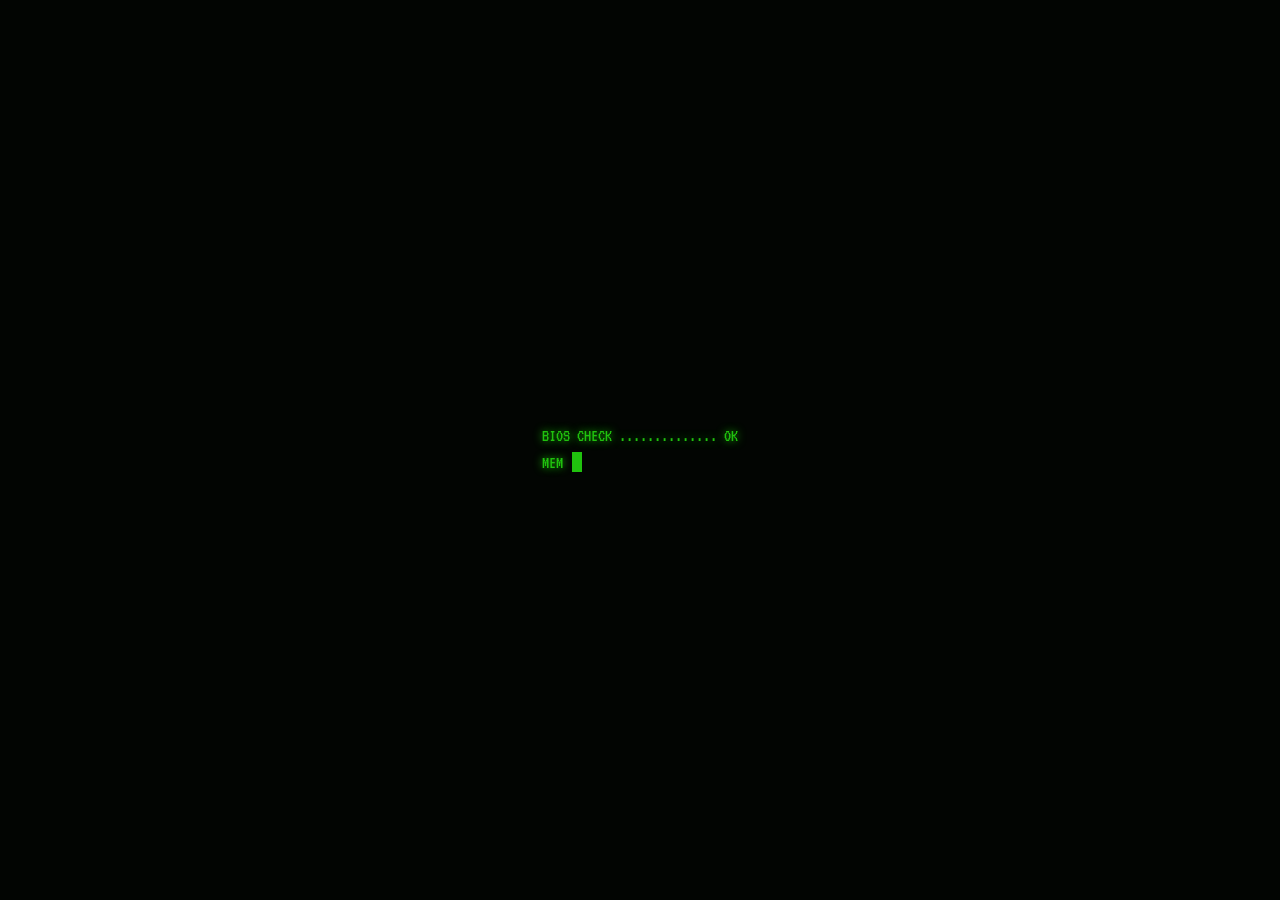
==== commit 702b4e67: "Add files via upload" ====
--- a/database-editor.html
+++ b/database-editor.html
@@ -415,6 +415,7 @@
                     <div class="field-group" style="flex:1;display:flex;flex-direction:column">
                         <div class="content-toolbar">
                             <label class="field-label">CONTENT</label>
+                            <button class="btn small amber" onclick="insertImage()">⬒ IMAGE</button>
                             <button class="btn small magenta" onclick="openAsciiPicker()">◈ ASCII ART</button>
                         </div>
                         <textarea class="field-textarea" id="fieldContent" placeholder="Write entry content here..." style="flex:1"></textarea>
@@ -467,6 +468,33 @@
         <div class="ascii-picker-body">
             <div class="ascii-tabs" id="asciiTabs"></div>
             <div class="ascii-grid-area" id="asciiGrid"></div>
+        </div>
+    </div>
+</div>
+
+<!-- Image Dialog -->
+<div class="dialog-overlay" id="imageDialog">
+    <div class="dialog-box" style="max-width:500px">
+        <h2>⬒ INSERT IMAGE</h2>
+        <p>Select an image to embed (JPG, PNG, GIF, WebP)</p>
+        <div class="import-zone" id="imageDropZone" onclick="document.getElementById('imageFileInput').click()">
+            <p style="color:var(--phosphor);font-size:1.2em">DROP IMAGE HERE</p>
+            <p style="color:var(--phosphor-dim);font-size:0.8em;margin-top:6px">or tap to browse</p>
+        </div>
+        <input type="file" id="imageFileInput" accept="image/*" style="display:none" onchange="handleImageFile(event)">
+        <div id="imagePreviewContainer" style="display:none;margin-bottom:16px">
+            <div style="color:var(--cyan);font-size:12px;margin-bottom:6px">PREVIEW:</div>
+            <div style="border:1px solid var(--phosphor-dim);padding:8px;background:rgba(0,0,0,0.4);max-height:200px;overflow:auto">
+                <img id="imagePreview" style="max-width:100%;filter:sepia(20%) hue-rotate(70deg) brightness(0.9);image-rendering:auto">
+            </div>
+            <div style="margin-top:8px;display:flex;justify-content:space-between;font-size:12px">
+                <span id="imageSizeInfo" style="color:var(--phosphor-dim)"></span>
+                <span id="imageB64Size" style="color:var(--amber)"></span>
+            </div>
+        </div>
+        <div class="dialog-actions">
+            <button class="btn primary" id="insertImageBtn" onclick="doInsertImage()" style="display:none">INSERT</button>
+            <button class="btn" onclick="closeImageDialog()">CANCEL</button>
         </div>
     </div>
 </div>
@@ -1236,19 +1264,35 @@
 function processImportFile(file){
     const reader=new FileReader();reader.onload=function(ev){
         const raw=ev.target.result.trim(),name=file.name.toLowerCase();let content;
-        if(name.endsWith('.dat')||name.endsWith('.db')||name.endsWith('.bin')){try{content=xorCrypt(atob(raw))}catch(e){SFX.error();toast('Decrypt failed','error');return}}else{content=raw}
+        if(name.endsWith('.dat')||name.endsWith('.db')||name.endsWith('.bin')){
+            try{
+                // Use UTF-8 safe base64 decoding
+                content=xorCrypt(decodeURIComponent(escape(atob(raw))));
+            }catch(e){SFX.error();toast('Decrypt failed','error');return}
+        }else{content=raw}
         if(!content.includes(':')||!content.includes('|')){SFX.error();toast('Invalid format','error');return}
         parseImport(content);closeDialog('importDialog');SFX.load();toast(`Imported ${entries.length} entries`);
     };reader.readAsText(file);
 }
 function parseImport(content){
     entries=[];selectedId=null;
-    content.split('\n\n').forEach(b=>{b=b.trim();if(!b)return;const ci=b.indexOf(':');if(ci<0)return;const cat=b.substring(0,ci).trim(),rest=b.substring(ci+1),pi=rest.indexOf('|');if(pi<0)return;entries.push({id:nextId++,category:cat,title:rest.substring(0,pi).trim(),content:rest.substring(pi+1).trim()})});
+    var chunks=content.split('\n\n'),merged=[];
+    chunks.forEach(function(c){c=c.trim();if(!c)return;var ci=c.indexOf(':'),pi=c.indexOf('|');var isNew=ci>0&&pi>ci&&/^[A-Za-z_ -]+$/.test(c.substring(0,ci).trim());if(isNew||merged.length===0){merged.push(c)}else if(merged.length>0){merged[merged.length-1]+='\n\n'+c}});
+    merged.forEach(function(b){b=b.trim();if(!b)return;const ci=b.indexOf(':');if(ci<0)return;const cat=b.substring(0,ci).trim(),rest=b.substring(ci+1),pi=rest.indexOf('|');if(pi<0)return;entries.push({id:nextId++,category:cat,title:rest.substring(0,pi).trim(),content:rest.substring(pi+1).trim()})});
     renderAll();document.getElementById('emptyState').style.display='';document.getElementById('editorFields').style.display='none';document.getElementById('toolbarActions').style.display='none';document.getElementById('editorLabel').textContent='NO ENTRY SELECTED';
 }
 function entriesToTxt(){saveFieldsToEntry(selectedId);return entries.map(e=>`${e.category}:${e.title}|${e.content}`).join('\n\n')+'\n'}
 function exportTxt(){if(!entries.length){SFX.error();toast('No entries','error');return}SFX.save();downloadFile(entriesToTxt(),'database.txt','text/plain');toast('Exported .txt')}
-function exportDat(){if(!entries.length){SFX.error();toast('No entries','error');return}SFX.save();downloadFile(btoa(xorCrypt(entriesToTxt())),'database.dat','application/octet-stream');toast('Exported .dat')}
+function exportDat(){
+    if(!entries.length){SFX.error();toast('No entries','error');return}
+    SFX.save();
+    var plaintext = entriesToTxt();
+    var encrypted = xorCrypt(plaintext);
+    // Use UTF-8 safe base64 encoding
+    var encoded = btoa(unescape(encodeURIComponent(encrypted)));
+    downloadFile(encoded,'database.dat','application/octet-stream');
+    toast('Exported .dat');
+}
 function downloadFile(c,f,m){const b=new Blob([c],{type:m}),u=URL.createObjectURL(b),a=document.createElement('a');a.href=u;a.download=f;document.body.appendChild(a);a.click();setTimeout(()=>{URL.revokeObjectURL(u);a.remove()},100)}
 
 // ═══════════════════════════════════
@@ -1263,12 +1307,131 @@
 document.getElementById('fieldContent').addEventListener('input',updateContentMeta);
 window.addEventListener('beforeunload',e=>{if(unsavedChanges&&entries.length>0){e.preventDefault();e.returnValue=''}});
 document.addEventListener('keydown',e=>{
-    if(e.key==='Escape'){if(document.getElementById('asciiPickerOverlay').classList.contains('active')){closeAsciiPicker();return}if(document.getElementById('sidebar').classList.contains('open')&&!isDesktop()){closeSidebar();return}}
+    if(e.key==='Escape'){
+        if(document.getElementById('imageDialog').classList.contains('active')){closeImageDialog();return}
+        if(document.getElementById('asciiPickerOverlay').classList.contains('active')){closeAsciiPicker();return}
+        if(document.getElementById('sidebar').classList.contains('open')&&!isDesktop()){closeSidebar();return}
+    }
     if(document.getElementById('asciiPickerOverlay').classList.contains('active'))return;
     if((e.ctrlKey||e.metaKey)&&e.key==='s'){e.preventDefault();if(selectedId)saveCurrentEntry()}
     if((e.ctrlKey||e.metaKey)&&e.key==='n'){e.preventDefault();newEntry()}
 });
 
+// ═══════════════════════════════════
+// IMAGE HANDLING
+// ═══════════════════════════════════
+var pendingImageData = null;
+var savedCursorPos = 0;
+
+function insertImage() {
+    if (!selectedId) {
+        SFX.error();
+        toast('Select an entry first', 'error');
+        return;
+    }
+    SFX.click();
+    // Save cursor position
+    var textarea = document.getElementById('fieldContent');
+    savedCursorPos = textarea.selectionStart;
+    // Reset dialog state
+    pendingImageData = null;
+    document.getElementById('imagePreviewContainer').style.display = 'none';
+    document.getElementById('insertImageBtn').style.display = 'none';
+    document.getElementById('imageDropZone').style.display = '';
+    document.getElementById('imageDialog').classList.add('active');
+    setupImageDragDrop();
+}
+
+function setupImageDragDrop() {
+    var zone = document.getElementById('imageDropZone');
+    zone.ondragover = function(e) { e.preventDefault(); zone.classList.add('dragover'); };
+    zone.ondragleave = function() { zone.classList.remove('dragover'); };
+    zone.ondrop = function(e) {
+        e.preventDefault();
+        zone.classList.remove('dragover');
+        if (e.dataTransfer.files.length) processImageFile(e.dataTransfer.files[0]);
+    };
+}
+
+function handleImageFile(e) {
+    if (e.target.files.length) processImageFile(e.target.files[0]);
+    e.target.value = '';
+}
+
+function processImageFile(file) {
+    if (!file.type.startsWith('image/')) {
+        SFX.error();
+        toast('Not a valid image', 'error');
+        return;
+    }
+    
+    var maxSize = 2 * 1024 * 1024; // 2MB limit
+    if (file.size > maxSize) {
+        SFX.error();
+        toast('Image too large (max 2MB)', 'error');
+        return;
+    }
+    
+    var reader = new FileReader();
+    reader.onload = function(ev) {
+        var base64 = ev.target.result;
+        pendingImageData = base64;
+        
+        // Show preview
+        var preview = document.getElementById('imagePreview');
+        preview.src = base64;
+        document.getElementById('imagePreviewContainer').style.display = '';
+        document.getElementById('insertImageBtn').style.display = '';
+        document.getElementById('imageDropZone').style.display = 'none';
+        
+        // Show size info
+        var img = new Image();
+        img.onload = function() {
+            document.getElementById('imageSizeInfo').textContent = img.width + ' x ' + img.height + ' px';
+        };
+        img.src = base64;
+        
+        var b64Size = Math.round(base64.length / 1024);
+        document.getElementById('imageB64Size').textContent = b64Size + ' KB encoded';
+        
+        SFX.load();
+    };
+    reader.readAsDataURL(file);
+}
+
+function doInsertImage() {
+    if (!pendingImageData) return;
+    
+    var textarea = document.getElementById('fieldContent');
+    var content = textarea.value;
+    var before = content.substring(0, savedCursorPos);
+    var after = content.substring(savedCursorPos);
+    
+    // Create image tag
+    var imageTag = '\n[IMG:' + pendingImageData + ']\n';
+    
+    // Insert at cursor position
+    textarea.value = before + imageTag + after;
+    
+    // Update cursor position
+    var newPos = savedCursorPos + imageTag.length;
+    textarea.setSelectionRange(newPos, newPos);
+    textarea.focus();
+    
+    // Mark changes
+    markUnsaved();
+    updateContentMeta();
+    
+    SFX.save();
+    toast('Image inserted');
+    closeImageDialog();
+}
+
+function closeImageDialog() {
+    document.getElementById('imageDialog').classList.remove('active');
+    pendingImageData = null;
+}
+
 renderAll();
 </script>
 </body>
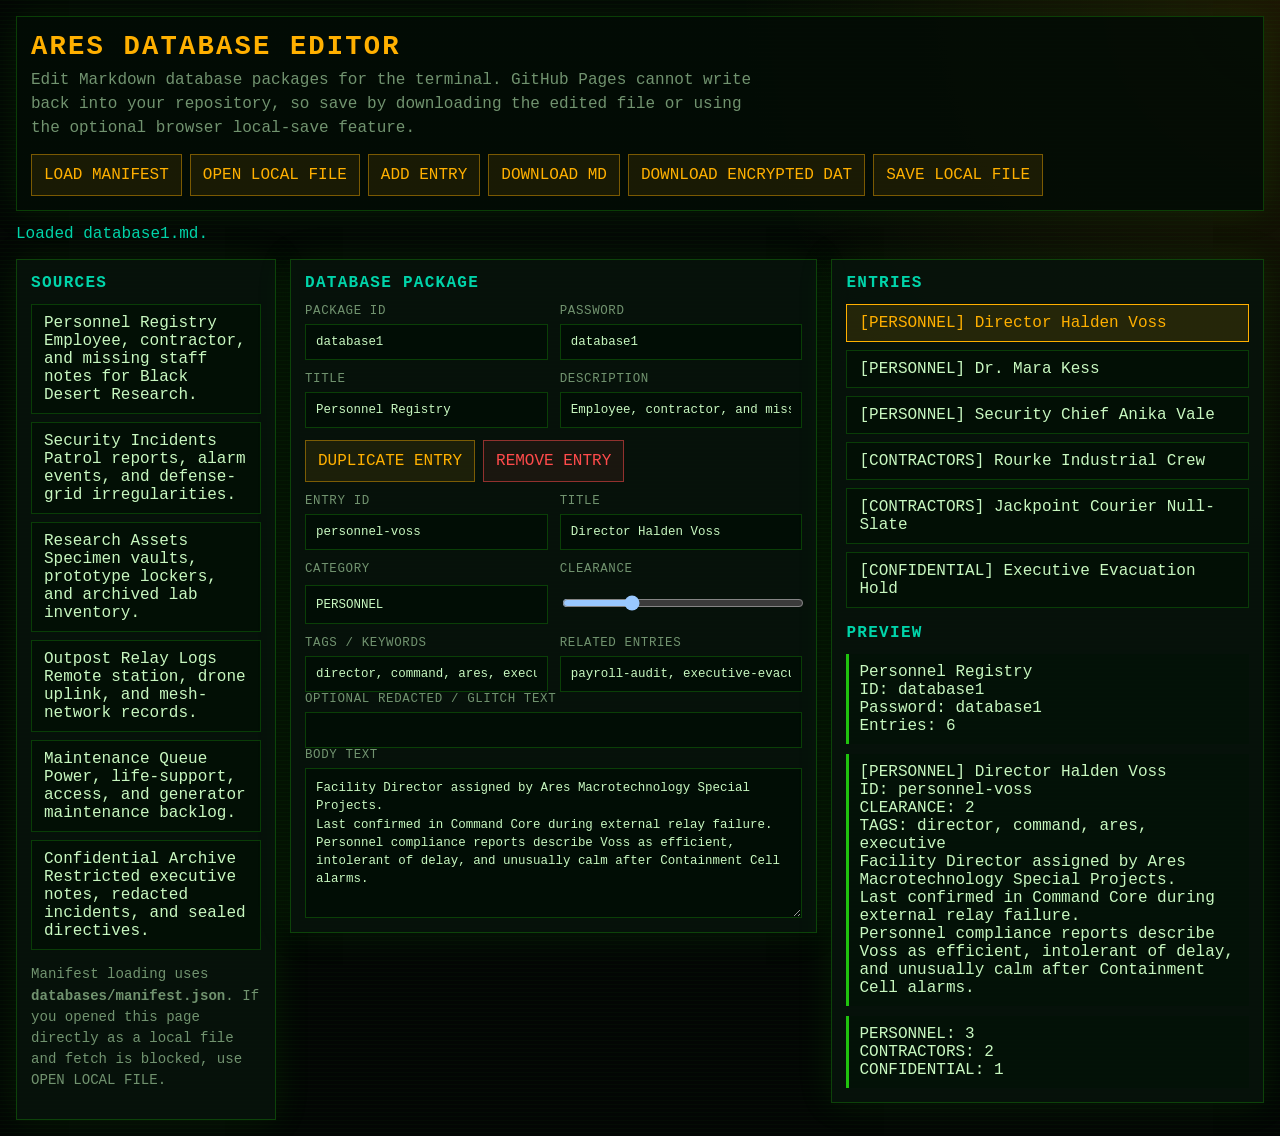
==== commit 844dd873: "Add files via upload" ====
--- a/database-editor.html
+++ b/database-editor.html
@@ -2,1437 +2,885 @@
 <html lang="en">
 <head>
     <meta charset="UTF-8">
-    <meta name="viewport" content="width=device-width, initial-scale=1.0, maximum-scale=1.0, user-scalable=no">
-    <title>DATABASE FORGE // ENTRY EDITOR</title>
-    <link href="https://fonts.googleapis.com/css2?family=VT323&family=Share+Tech+Mono&display=swap" rel="stylesheet">
+    <meta name="viewport" content="width=device-width, initial-scale=1.0">
+    <title>Ares Database Markdown Editor</title>
+    <link rel="icon" href="data:,">
     <style>
-        *{margin:0;padding:0;box-sizing:border-box}
-        :root{
-            --phosphor:#20c20e;--phosphor-dim:#0a3d08;--phosphor-glow:#39ff14;
-            --amber:#ffb000;--amber-dim:#4d3600;--red:#ff3333;--cyan:#00d4aa;
-            --magenta:#ff00ff;--bg:#050805;--panel-bg:rgba(5,15,5,0.95);
-            --input-bg:rgba(0,20,0,0.6);--sidebar-w:280px;
-        }
-        html,body{height:100%;overflow:hidden;background:var(--bg)}
-        body{font-family:'VT323',monospace;color:var(--phosphor);font-size:16px}
-
-        /* ═══ MATRIX RAIN CANVAS ═══ */
-        #matrixRain{position:fixed;inset:0;z-index:0;opacity:0.07;pointer-events:none}
-
-        /* ═══ CRT EFFECTS ═══ */
-        .crt-overlay{position:fixed;inset:0;pointer-events:none;z-index:9999}
-        .crt-overlay::before{content:"";position:absolute;inset:0;background:repeating-linear-gradient(0deg,transparent,transparent 1px,rgba(0,0,0,0.06) 1px,rgba(0,0,0,0.06) 2px)}
-        .crt-overlay::after{content:"";position:absolute;inset:0;background:radial-gradient(ellipse at center,transparent 0%,transparent 55%,rgba(0,0,0,0.18) 80%,rgba(0,0,0,0.45) 100%)}
-        @keyframes crtBand{0%{transform:translateY(-100%)}100%{transform:translateY(100vh)}}
-        .crt-band{position:fixed;top:0;left:0;right:0;height:120px;background:linear-gradient(180deg,transparent,rgba(32,194,14,0.025),transparent);animation:crtBand 8s linear infinite;pointer-events:none;z-index:9998}
-
-        /* ═══ BOOT SCREEN ═══ */
-        #bootScreen{position:fixed;inset:0;z-index:10000;background:#020502;display:flex;align-items:center;justify-content:center;flex-direction:column;transition:opacity 0.8s}
-        #bootScreen.done{opacity:0;pointer-events:none}
-        #bootText{font-family:'VT323',monospace;color:var(--phosphor);font-size:clamp(12px,2.5vw,18px);white-space:pre-wrap;max-width:90vw;line-height:1.5;text-shadow:0 0 8px var(--phosphor)}
-        #bootCursor{display:inline-block;width:10px;height:1.1em;background:var(--phosphor);animation:blink 0.6s step-end infinite;vertical-align:text-bottom;margin-left:2px}
-        @keyframes blink{0%,100%{opacity:1}50%{opacity:0}}
-
-        /* ═══ APP SHELL ═══ */
-        #app{height:100%;display:flex;flex-direction:column;position:relative;z-index:1;opacity:0;transition:opacity 0.5s}
-        #app.visible{opacity:1}
-
-        /* ═══ HEADER ═══ */
-        .header{
-            display:flex;align-items:center;
-            border-bottom:1px solid var(--phosphor-dim);
-            background:var(--panel-bg);
-            padding:0 12px;
-            height:48px;flex-shrink:0;
-            box-shadow:inset 0 0 40px rgba(32,194,14,0.04);
-            gap:10px;z-index:50;
-        }
-        .menu-btn{
-            width:40px;height:40px;display:flex;align-items:center;justify-content:center;
-            border:1px solid var(--phosphor-dim);background:transparent;color:var(--phosphor);
-            font-family:'VT323',monospace;font-size:22px;cursor:pointer;flex-shrink:0;
-            transition:all 0.15s;
-        }
-        .menu-btn:hover{border-color:var(--phosphor);background:rgba(32,194,14,0.1);text-shadow:0 0 6px var(--phosphor)}
-        .menu-btn:active{transform:scale(0.93)}
-        .header-title{
-            font-size:clamp(14px,3vw,22px);color:var(--phosphor-glow);
-            text-shadow:0 0 12px var(--phosphor),0 0 25px var(--phosphor-dim);
-            letter-spacing:2px;white-space:nowrap;overflow:hidden;text-overflow:ellipsis;
-            flex:1;min-width:0;
-        }
-        /* Glitch effect on title */
-        @keyframes glitch{0%,94%,100%{transform:translate(0)}95%{transform:translate(-2px,1px)}96%{transform:translate(2px,-1px)}97%{transform:translate(-1px,2px)}98%{transform:translate(1px,-2px)}99%{transform:translate(-2px,0)}}
-        .header-title{animation:glitch 8s infinite}
-        .header-stats{display:flex;gap:14px;font-size:13px;opacity:0.7;flex-shrink:0}
-        .stat-val{color:var(--amber)}
-
-        /* ═══ MAIN AREA ═══ */
-        .main-area{flex:1;display:flex;min-height:0;position:relative}
-
-        /* ═══ SIDEBAR DRAWER ═══ */
-        .sidebar-backdrop{
-            display:none;position:fixed;inset:0;background:rgba(0,0,0,0.6);z-index:90;
-            opacity:0;transition:opacity 0.25s;
-        }
-        .sidebar-backdrop.visible{display:block;opacity:1}
-
-        .sidebar{
-            position:fixed;top:0;left:0;bottom:0;width:var(--sidebar-w);
-            border-right:1px solid var(--phosphor-dim);
-            background:rgba(3,10,3,0.98);
-            display:flex;flex-direction:column;
-            z-index:100;
-            transform:translateX(-100%);
-            transition:transform 0.3s cubic-bezier(0.4,0,0.2,1);
-            box-shadow:4px 0 30px rgba(0,0,0,0.5);
-        }
-        .sidebar.open{transform:translateX(0)}
-
-        .sidebar-header{
-            padding:12px 14px;
-            border-bottom:1px solid var(--phosphor-dim);
-            display:flex;align-items:center;justify-content:space-between;
-            background:rgba(0,20,0,0.4);flex-shrink:0;height:48px;
-        }
-        .sidebar-title{font-size:14px;color:var(--amber);letter-spacing:2px}
-        .sidebar-close{
-            width:36px;height:36px;display:flex;align-items:center;justify-content:center;
-            border:1px solid var(--phosphor-dim);background:transparent;color:var(--phosphor);
-            font-family:'VT323',monospace;font-size:18px;cursor:pointer;
-        }
-        .sidebar-close:hover{border-color:var(--red);color:var(--red)}
-
-        .sidebar-actions{
-            padding:10px;display:flex;flex-wrap:wrap;gap:6px;
-            border-bottom:1px solid var(--phosphor-dim);flex-shrink:0;
-        }
-        .sidebar-actions .btn{flex:1;min-width:calc(50% - 4px);text-align:center;padding:10px 8px;font-size:14px}
-
-        .search-row{padding:8px 10px;border-bottom:1px solid var(--phosphor-dim);flex-shrink:0}
-        .search-input{
-            width:100%;background:var(--input-bg);border:1px solid var(--phosphor-dim);
-            color:var(--phosphor);font-family:'VT323',monospace;font-size:15px;padding:8px 10px;outline:none;
-        }
-        .search-input:focus{border-color:var(--phosphor);box-shadow:0 0 8px rgba(32,194,14,0.12)}
-        .search-input::placeholder{color:var(--phosphor-dim)}
-
-        .filter-row{padding:8px 10px;border-bottom:1px solid var(--phosphor-dim);display:flex;gap:6px;flex-wrap:wrap;flex-shrink:0}
-        .filter-chip{
-            padding:4px 10px;border:1px solid var(--phosphor-dim);background:transparent;
-            color:var(--phosphor);font-family:'VT323',monospace;font-size:13px;cursor:pointer;
-            transition:all 0.15s;white-space:nowrap;
-        }
-        .filter-chip:hover{border-color:var(--phosphor);background:rgba(32,194,14,0.1)}
-        .filter-chip.active{background:rgba(32,194,14,0.2);border-color:var(--phosphor);color:var(--phosphor-glow);text-shadow:0 0 4px var(--phosphor)}
-
-        .entry-list{flex:1;overflow-y:auto;padding:4px 0}
-        .entry-list::-webkit-scrollbar{width:6px}
-        .entry-list::-webkit-scrollbar-track{background:rgba(0,0,0,0.3)}
-        .entry-list::-webkit-scrollbar-thumb{background:var(--phosphor-dim)}
-        .entry-item{
-            padding:12px 14px;cursor:pointer;border-left:3px solid transparent;
-            transition:all 0.1s;display:flex;align-items:center;gap:8px;
-        }
-        .entry-item:hover{background:rgba(32,194,14,0.08)}
-        .entry-item.selected{background:rgba(32,194,14,0.15);border-left-color:var(--phosphor);color:var(--phosphor-glow);text-shadow:0 0 4px var(--phosphor)}
-        .entry-item .cat-badge{font-size:11px;padding:2px 6px;border:1px solid;white-space:nowrap;flex-shrink:0}
-        .entry-item .entry-title-text{overflow:hidden;text-overflow:ellipsis;white-space:nowrap;font-size:15px}
-        .cat-LOCATIONS{color:var(--cyan);border-color:var(--cyan)}
-        .cat-CORPORATIONS{color:var(--amber);border-color:var(--amber)}
-        .cat-PEOPLE{color:var(--phosphor-glow);border-color:var(--phosphor-glow)}
-        .cat-MAGIC{color:#c77dff;border-color:#c77dff}
-        .cat-TECH{color:#00b4d8;border-color:#00b4d8}
-        .cat-HISTORY{color:#e5989b;border-color:#e5989b}
-        .cat-FACTIONS{color:#f4a261;border-color:#f4a261}
-        .cat-CONFIDENTIAL{color:var(--magenta);border-color:var(--magenta)}
-        .cat-default{color:var(--phosphor);border-color:var(--phosphor)}
-
-        .sidebar-footer{
-            padding:8px 10px;border-top:1px solid var(--phosphor-dim);flex-shrink:0;
-            font-size:11px;color:var(--phosphor-dim);text-align:center;letter-spacing:1px;
-        }
-
-        /* ═══ EDITOR PANEL ═══ */
-        .editor-panel{
-            flex:1;display:flex;flex-direction:column;min-width:0;min-height:0;
-            background:var(--panel-bg);
-        }
-        .editor-toolbar{
-            padding:6px 12px;border-bottom:1px solid var(--phosphor-dim);
-            display:flex;align-items:center;justify-content:space-between;
-            background:rgba(0,20,0,0.3);flex-shrink:0;gap:8px;
-            min-height:40px;flex-wrap:wrap;
-        }
-        .toolbar-label{font-size:13px;color:var(--amber);letter-spacing:2px;overflow:hidden;text-overflow:ellipsis;white-space:nowrap;min-width:0;flex:1}
-        .toolbar-actions{display:flex;gap:6px;flex-shrink:0;flex-wrap:wrap}
-
-        .editor-body{
-            flex:1;display:flex;flex-direction:column;padding:10px;gap:10px;
-            overflow-y:auto;min-height:0;
-        }
-        .editor-body::-webkit-scrollbar{width:6px}
-        .editor-body::-webkit-scrollbar-track{background:rgba(0,0,0,0.3)}
-        .editor-body::-webkit-scrollbar-thumb{background:var(--phosphor-dim)}
-
-        .field-group{display:flex;flex-direction:column;gap:4px}
-        .field-row{display:flex;gap:10px}
-        .field-row .field-group{flex:1;min-width:0}
-        .field-label{font-size:12px;color:var(--cyan);letter-spacing:1px;text-shadow:0 0 4px rgba(0,212,170,0.3)}
-
-        .field-input,.field-select,.field-textarea{
-            background:var(--input-bg);border:1px solid var(--phosphor-dim);
-            color:var(--phosphor);font-family:'VT323',monospace;font-size:16px;
-            padding:8px 10px;outline:none;
-            transition:border-color 0.2s,box-shadow 0.2s;width:100%;
-        }
-        .field-input:focus,.field-select:focus,.field-textarea:focus{
-            border-color:var(--phosphor);box-shadow:0 0 12px rgba(32,194,14,0.15),inset 0 0 12px rgba(32,194,14,0.05);
-        }
-        .field-select{
-            cursor:pointer;-webkit-appearance:none;appearance:none;
-            background-image:url("data:image/svg+xml,%3Csvg xmlns='http://www.w3.org/2000/svg' width='12' height='12' viewBox='0 0 12 12'%3E%3Cpath d='M2 4l4 4 4-4' stroke='%2320c20e' fill='none' stroke-width='1.5'/%3E%3C/svg%3E");
-            background-repeat:no-repeat;background-position:right 10px center;padding-right:30px;
-        }
-        .field-select option{background:#0a150a;color:var(--phosphor)}
-        .field-textarea{flex:1;resize:none;line-height:1.4;min-height:100px}
-
-        /* ═══ BUTTONS ═══ */
-        .btn{
-            padding:6px 14px;border:1px solid var(--phosphor-dim);background:rgba(0,30,0,0.6);
-            color:var(--phosphor);font-family:'VT323',monospace;font-size:14px;
-            cursor:pointer;transition:all 0.15s;white-space:nowrap;letter-spacing:1px;
-        }
-        .btn:hover{background:rgba(32,194,14,0.15);border-color:var(--phosphor);box-shadow:0 0 10px rgba(32,194,14,0.15);text-shadow:0 0 4px var(--phosphor)}
-        .btn:active{transform:scale(0.95)}
-        .btn.primary{border-color:var(--cyan);color:var(--cyan);text-shadow:0 0 4px rgba(0,212,170,0.3)}
-        .btn.primary:hover{background:rgba(0,212,170,0.15);box-shadow:0 0 12px rgba(0,212,170,0.2)}
-        .btn.danger{border-color:var(--red);color:var(--red)}
-        .btn.danger:hover{background:rgba(255,51,51,0.15);box-shadow:0 0 10px rgba(255,51,51,0.2)}
-        .btn.amber{border-color:var(--amber);color:var(--amber)}
-        .btn.amber:hover{background:rgba(255,176,0,0.15);box-shadow:0 0 10px rgba(255,176,0,0.2)}
-        .btn.magenta{border-color:var(--magenta);color:var(--magenta)}
-        .btn.magenta:hover{background:rgba(255,0,255,0.12);box-shadow:0 0 10px rgba(255,0,255,0.2)}
-        .btn.small{padding:4px 10px;font-size:13px}
-
-        .empty-state{flex:1;display:flex;flex-direction:column;align-items:center;justify-content:center;text-align:center;opacity:0.4;gap:12px;padding:20px}
-        .empty-state .ascii-art{font-size:clamp(7px,1.3vw,12px);line-height:1.15;white-space:pre;color:var(--phosphor-dim)}
-        .empty-state p{font-size:15px}
-
-        .content-toolbar{display:flex;align-items:center;gap:6px;flex-wrap:wrap}
-        .content-toolbar .field-label{margin-right:auto}
-        .content-meta{display:flex;justify-content:space-between;font-size:11px;color:var(--phosphor-dim);padding-top:2px}
-        .custom-cat-row{display:none;margin-top:4px}
-        .custom-cat-row.visible{display:flex;gap:6px}
-
-        @keyframes pulse{0%,100%{opacity:1}50%{opacity:0.4}}
-        .unsaved-dot{display:inline-block;width:8px;height:8px;border-radius:50%;background:var(--amber);box-shadow:0 0 6px var(--amber);animation:pulse 1.5s ease-in-out infinite;margin-left:6px}
-
-        /* ═══ TOAST ═══ */
-        .toast-container{position:fixed;bottom:16px;right:16px;z-index:5000;display:flex;flex-direction:column;gap:8px;max-width:90vw}
-        .toast{padding:10px 16px;border:1px solid var(--phosphor);background:rgba(5,20,5,0.95);color:var(--phosphor-glow);font-family:'VT323',monospace;font-size:14px;box-shadow:0 0 20px rgba(32,194,14,0.2);animation:toastIn 0.3s ease-out}
-        .toast.error{border-color:var(--red);color:var(--red);box-shadow:0 0 20px rgba(255,51,51,0.2)}
-        .toast.amber{border-color:var(--amber);color:var(--amber);box-shadow:0 0 20px rgba(255,176,0,0.2)}
-        @keyframes toastIn{from{opacity:0;transform:translateY(20px)}to{opacity:1;transform:translateY(0)}}
-
-        /* ═══ DIALOGS ═══ */
-        .dialog-overlay{display:none;position:fixed;inset:0;background:rgba(0,0,0,0.85);z-index:6000;justify-content:center;align-items:center;padding:16px}
-        .dialog-overlay.active{display:flex}
-        .dialog-box{border:2px solid var(--amber);background:rgba(5,15,5,0.98);padding:24px;max-width:420px;width:100%;text-align:center;box-shadow:0 0 60px rgba(255,176,0,0.15)}
-        .dialog-box h2{color:var(--amber);font-size:20px;margin-bottom:14px;letter-spacing:2px}
-        .dialog-box p{color:#888;margin-bottom:18px;font-size:15px}
-        .dialog-actions{display:flex;gap:12px;justify-content:center}
-        .import-zone{border:2px dashed var(--phosphor-dim);padding:30px;text-align:center;cursor:pointer;transition:all 0.2s;margin-bottom:16px}
-        .import-zone:hover,.import-zone.dragover{border-color:var(--phosphor);background:rgba(32,194,14,0.05)}
-
-        /* ═══ ASCII PICKER ═══ */
-        .ascii-picker-overlay{display:none;position:fixed;inset:0;background:rgba(0,0,0,0.88);z-index:7000;justify-content:center;align-items:center;padding:10px}
-        .ascii-picker-overlay.active{display:flex}
-        .ascii-picker{width:min(96vw,920px);max-height:90vh;border:2px solid var(--cyan);background:rgba(3,10,3,0.98);display:flex;flex-direction:column;box-shadow:0 0 80px rgba(0,212,170,0.15)}
-        .ascii-picker-header{padding:10px 14px;border-bottom:1px solid var(--phosphor-dim);display:flex;align-items:center;justify-content:space-between;background:rgba(0,30,20,0.4);flex-shrink:0}
-        .ascii-picker-header h2{color:var(--cyan);font-size:clamp(14px,2.5vw,20px);letter-spacing:3px;text-shadow:0 0 10px rgba(0,212,170,0.4)}
-        .ascii-picker-body{display:flex;flex:1;min-height:0}
-        .ascii-tabs{width:160px;border-right:1px solid var(--phosphor-dim);overflow-y:auto;flex-shrink:0;background:rgba(0,10,5,0.5)}
-        .ascii-tabs::-webkit-scrollbar{width:4px}.ascii-tabs::-webkit-scrollbar-thumb{background:var(--phosphor-dim)}
-        .ascii-tab{padding:10px 12px;cursor:pointer;border-left:3px solid transparent;transition:all 0.12s;font-size:14px;display:flex;align-items:center;gap:8px}
-        .ascii-tab:hover{background:rgba(0,212,170,0.08)}
-        .ascii-tab.active{background:rgba(0,212,170,0.12);border-left-color:var(--cyan);color:var(--cyan);text-shadow:0 0 5px rgba(0,212,170,0.4)}
-        .ascii-tab .tab-icon{font-size:1.1em;width:20px;text-align:center;flex-shrink:0}
-        .ascii-tab .tab-count{margin-left:auto;font-size:0.75em;opacity:0.4}
-        .ascii-grid-area{flex:1;overflow-y:auto;padding:10px;display:flex;flex-direction:column;gap:10px;min-width:0}
-        .ascii-grid-area::-webkit-scrollbar{width:6px}.ascii-grid-area::-webkit-scrollbar-track{background:rgba(0,0,0,0.3)}.ascii-grid-area::-webkit-scrollbar-thumb{background:var(--phosphor-dim)}
-        .ascii-card{border:1px solid var(--phosphor-dim);background:rgba(0,15,5,0.6);cursor:pointer;transition:all 0.15s}
-        .ascii-card:hover{border-color:var(--cyan);background:rgba(0,212,170,0.06);box-shadow:0 0 15px rgba(0,212,170,0.1)}
-        .ascii-card-header{padding:6px 12px;border-bottom:1px solid var(--phosphor-dim);display:flex;align-items:center;justify-content:space-between;background:rgba(0,20,10,0.3)}
-        .ascii-card-name{color:var(--amber);font-size:13px;letter-spacing:1px}
-        .ascii-card-insert{color:var(--cyan);font-size:12px;opacity:0;transition:opacity 0.15s}
-        .ascii-card:hover .ascii-card-insert{opacity:1}
-        .ascii-card-preview{padding:8px 12px;font-family:'VT323',monospace;font-size:clamp(8px,1.1vw,13px);line-height:1.15;white-space:pre;overflow-x:auto;color:var(--phosphor);max-height:180px;overflow-y:auto}
-        .ascii-card-preview::-webkit-scrollbar{height:4px;width:4px}.ascii-card-preview::-webkit-scrollbar-thumb{background:var(--phosphor-dim)}
-        .ascii-search-row{padding:8px 10px;border-bottom:1px solid var(--phosphor-dim);flex-shrink:0}
-        .ascii-search-input{width:100%;background:var(--input-bg);border:1px solid var(--phosphor-dim);color:var(--phosphor);font-family:'VT323',monospace;font-size:15px;padding:6px 10px;outline:none}
-        .ascii-search-input:focus{border-color:var(--cyan);box-shadow:0 0 8px rgba(0,212,170,0.12)}
-        .ascii-search-input::placeholder{color:var(--phosphor-dim)}
-
-        /* ═══ DESKTOP: pinned sidebar ═══ */
-        @media(min-width:1025px){
-            .sidebar{
-                position:relative;top:auto;left:auto;bottom:auto;
-                transform:none;transition:width 0.3s,min-width 0.3s,opacity 0.3s;
-                width:var(--sidebar-w);min-width:var(--sidebar-w);box-shadow:none;
-                border-right:1px solid var(--phosphor-dim);
-            }
-            .sidebar.collapsed{width:0;min-width:0;overflow:hidden;border-right:none;opacity:0;padding:0}
-            .sidebar-backdrop{display:none!important}
-            .sidebar-close{display:none}
-        }
-
-        /* ═══ TABLET ═══ */
-        @media(min-width:601px) and (max-width:1024px){
-            :root{--sidebar-w:300px}
-            .header-stats .stat-cats{display:none}
-        }
-
-        /* ═══ PHONE ═══ */
-        @media(max-width:600px){
-            :root{--sidebar-w:100vw}
-            body{font-size:15px}
-            .sidebar{width:100vw;max-width:100vw}
-            .header-stats{display:none}
-            .field-row{flex-direction:column}
-            .editor-body{padding:8px}
-            .editor-toolbar{padding:6px 8px}
-            .toolbar-actions .btn{padding:5px 8px;font-size:12px}
-            .ascii-tabs{width:48px}
-            .ascii-tab span:not(.tab-icon){display:none}
-            .ascii-tab .tab-icon{margin:0 auto}
-            .ascii-picker{max-height:95vh}
-        }
-
-        /* ═══ AMBIENT DATA STREAM ═══ */
-        @keyframes dataStream{
-            0%{background-position:0% 0%}
-            100%{background-position:0% 100%}
-        }
-        .editor-panel::before{
-            content:"";position:absolute;top:0;right:0;width:1px;height:100%;
-            background:repeating-linear-gradient(180deg,transparent 0px,transparent 8px,var(--phosphor-dim) 8px,var(--phosphor-dim) 10px);
-            opacity:0.3;animation:dataStream 20s linear infinite;background-size:100% 200%;
-            pointer-events:none;z-index:0;
-        }
-        .editor-panel{position:relative}
+        :root {
+            color-scheme: dark;
+            --bg: #030604;
+            --panel: #07130b;
+            --panel-2: #0b1b10;
+            --line: rgba(32, 194, 14, 0.28);
+            --amber-line: rgba(255, 176, 0, 0.42);
+            --text: #c8f8c0;
+            --muted: #71936f;
+            --green: #20c20e;
+            --cyan: #00d4aa;
+            --amber: #ffb000;
+            --red: #ff4b4b;
+            --radius: 8px;
+            --shadow: 0 0 34px rgba(32, 194, 14, 0.11);
+            --font: "IBM Plex Mono", "Consolas", "Courier New", monospace;
+        }
+
+        * { box-sizing: border-box; }
+
+        html, body {
+            margin: 0;
+            min-height: 100%;
+            background:
+                linear-gradient(rgba(32, 194, 14, 0.03) 1px, transparent 1px),
+                radial-gradient(circle at top right, rgba(255, 176, 0, 0.1), transparent 34rem),
+                var(--bg);
+            background-size: 100% 4px, auto, auto;
+            color: var(--text);
+            font-family: var(--font);
+        }
+
+        body {
+            min-height: 100svh;
+            padding: 16px;
+        }
+
+        button,
+        input,
+        textarea,
+        select {
+            font: inherit;
+        }
+
+        button {
+            min-height: 42px;
+            border: 1px solid var(--amber-line);
+            background: rgba(255, 176, 0, 0.09);
+            color: var(--amber);
+            padding: 9px 12px;
+            cursor: pointer;
+        }
+
+        button:hover { border-color: var(--amber); }
+        button:focus-visible,
+        input:focus-visible,
+        textarea:focus-visible,
+        select:focus-visible {
+            outline: 2px solid var(--amber);
+            outline-offset: 3px;
+        }
+
+        input,
+        textarea,
+        select {
+            width: 100%;
+            border: 1px solid var(--line);
+            background: rgba(0, 12, 4, 0.84);
+            color: var(--text);
+            padding: 10px;
+        }
+
+        textarea {
+            min-height: 150px;
+            resize: vertical;
+            line-height: 1.45;
+        }
+
+        label {
+            display: grid;
+            gap: 6px;
+            color: var(--muted);
+            font-size: 0.78rem;
+            letter-spacing: 0.05em;
+            text-transform: uppercase;
+        }
+
+        .app {
+            width: min(1460px, 100%);
+            margin-inline: auto;
+        }
+
+        header {
+            display: flex;
+            flex-wrap: wrap;
+            gap: 14px;
+            align-items: end;
+            justify-content: space-between;
+            margin-bottom: 14px;
+            border: 1px solid var(--line);
+            background: rgba(3, 12, 5, 0.88);
+            box-shadow: var(--shadow);
+            padding: 14px;
+        }
+
+        h1 {
+            margin: 0 0 6px;
+            color: var(--amber);
+            font-size: clamp(1.15rem, 2.4vw, 1.7rem);
+            letter-spacing: 0.08em;
+        }
+
+        .subtitle {
+            margin: 0;
+            color: var(--muted);
+            max-width: 76ch;
+            line-height: 1.5;
+        }
+
+        .toolbar {
+            display: flex;
+            flex-wrap: wrap;
+            gap: 8px;
+        }
+
+        .status {
+            min-height: 1.4em;
+            margin: 0 0 12px;
+            color: var(--cyan);
+        }
+
+        .layout {
+            display: grid;
+            grid-template-columns: 260px minmax(0, 1fr) minmax(320px, 0.82fr);
+            gap: 14px;
+            align-items: start;
+        }
+
+        .panel {
+            border: 1px solid var(--line);
+            background: rgba(7, 19, 11, 0.92);
+            box-shadow: var(--shadow);
+            padding: 14px;
+        }
+
+        .panel h2 {
+            margin: 0 0 12px;
+            color: var(--cyan);
+            font-size: 1rem;
+            letter-spacing: 0.08em;
+        }
+
+        .source-list,
+        .entry-list {
+            display: grid;
+            gap: 8px;
+        }
+
+        .source-btn,
+        .entry-btn {
+            width: 100%;
+            min-height: 0;
+            text-align: left;
+            color: var(--text);
+            border-color: rgba(32, 194, 14, 0.26);
+            background: rgba(0, 14, 4, 0.66);
+        }
+
+        .entry-btn.active {
+            color: var(--amber);
+            border-color: var(--amber);
+            background: rgba(255, 176, 0, 0.12);
+        }
+
+        .field-grid {
+            display: grid;
+            grid-template-columns: repeat(2, minmax(0, 1fr));
+            gap: 12px;
+        }
+
+        .entry-actions {
+            display: flex;
+            flex-wrap: wrap;
+            gap: 8px;
+            margin: 12px 0;
+        }
+
+        .danger {
+            border-color: rgba(255, 75, 75, 0.52);
+            color: var(--red);
+            background: rgba(255, 75, 75, 0.08);
+        }
+
+        .preview {
+            display: grid;
+            gap: 10px;
+        }
+
+        .preview-card {
+            border-left: 3px solid var(--green);
+            background: rgba(0, 18, 6, 0.56);
+            padding: 9px 10px;
+            white-space: pre-wrap;
+        }
+
+        .preview-card.restricted { border-color: var(--red); }
+
+        .note {
+            color: var(--muted);
+            line-height: 1.5;
+            font-size: 0.88rem;
+        }
+
+        .hidden { display: none; }
+
+        @media (max-width: 1120px) {
+            .layout {
+                grid-template-columns: 1fr 1fr;
+            }
+            .sources {
+                grid-column: 1 / -1;
+            }
+        }
+
+        @media (max-width: 760px) {
+            body { padding: 10px; }
+            .layout,
+            .field-grid {
+                grid-template-columns: 1fr;
+            }
+        }
     </style>
 </head>
 <body>
-
-<canvas id="matrixRain"></canvas>
-<div class="crt-overlay"></div>
-<div class="crt-band"></div>
-
-<!-- BOOT SCREEN -->
-<div id="bootScreen"><div id="bootText"></div></div>
-
-<!-- APP -->
-<div id="app">
-    <div class="header">
-        <button class="menu-btn" id="menuBtn" onclick="toggleSidebar()" title="Toggle Menu">☰</button>
-        <div class="header-title">◈ DATABASE FORGE <span style="font-size:0.6em;opacity:0.5">v2.2</span></div>
-        <div class="header-stats">
-            <span>ENTRIES: <span class="stat-val" id="statEntries">0</span></span>
-            <span class="stat-cats">CATS: <span class="stat-val" id="statCats">0</span></span>
-            <span id="unsavedIndicator" style="display:none">⬤ <span class="unsaved-dot"></span></span>
+    <main class="app">
+        <header>
+            <div>
+                <h1>ARES DATABASE EDITOR</h1>
+                <p class="subtitle">Edit Markdown database packages for the terminal. GitHub Pages cannot write back into your repository, so save by downloading the edited file or using the optional browser local-save feature.</p>
+            </div>
+            <div class="toolbar" aria-label="Editor actions">
+                <button id="loadManifestBtn" type="button">LOAD MANIFEST</button>
+                <button id="openFileBtn" type="button">OPEN LOCAL FILE</button>
+                <button id="addEntryBtn" type="button">ADD ENTRY</button>
+                <button id="downloadMdBtn" type="button">DOWNLOAD MD</button>
+                <button id="downloadDatBtn" type="button">DOWNLOAD ENCRYPTED DAT</button>
+                <button id="saveLocalBtn" type="button" class="hidden">SAVE LOCAL FILE</button>
+            </div>
+        </header>
+
+        <p id="status" class="status" role="status" aria-live="polite"></p>
+        <input id="fileInput" class="hidden" type="file" accept=".md,.txt,.dat,.db,.bin">
+
+        <div class="layout">
+            <section class="panel sources" aria-label="Database source list">
+                <h2>SOURCES</h2>
+                <div id="sourceList" class="source-list"></div>
+                <p class="note">Manifest loading uses <strong>databases/manifest.json</strong>. If you opened this page directly as a local file and fetch is blocked, use OPEN LOCAL FILE.</p>
+            </section>
+
+            <section class="panel" aria-label="Database entry editor">
+                <h2>DATABASE PACKAGE</h2>
+                <div class="field-grid">
+                    <label>Package id
+                        <input id="metaId" type="text">
+                    </label>
+                    <label>Password
+                        <input id="metaPassword" type="text">
+                    </label>
+                    <label>Title
+                        <input id="metaTitle" type="text">
+                    </label>
+                    <label>Description
+                        <input id="metaDescription" type="text">
+                    </label>
+                </div>
+
+                <div class="entry-actions">
+                    <button id="duplicateEntryBtn" type="button">DUPLICATE ENTRY</button>
+                    <button id="removeEntryBtn" type="button" class="danger">REMOVE ENTRY</button>
+                </div>
+
+                <div class="field-grid">
+                    <label>Entry id
+                        <input id="entryId" type="text">
+                    </label>
+                    <label>Title
+                        <input id="entryTitle" type="text">
+                    </label>
+                    <label>Category
+                        <input id="entryCategory" type="text" list="categoryList">
+                    </label>
+                    <label>Clearance
+                        <input id="entryClearance" type="range" min="1" max="5">
+                    </label>
+                    <label>Tags / keywords
+                        <input id="entryTags" type="text">
+                    </label>
+                    <label>Related entries
+                        <input id="entryRelated" type="text">
+                    </label>
+                </div>
+
+                <label>Optional redacted / glitch text
+                    <input id="entryRedacted" type="text">
+                </label>
+                <label>Body text
+                    <textarea id="entryBody"></textarea>
+                </label>
+                <datalist id="categoryList"></datalist>
+            </section>
+
+            <section class="panel" aria-label="Entry list and preview">
+                <h2>ENTRIES</h2>
+                <div id="entryList" class="entry-list"></div>
+                <h2 style="margin-top:16px">PREVIEW</h2>
+                <div id="preview" class="preview"></div>
+            </section>
         </div>
-    </div>
-
-    <div class="main-area">
-        <div class="sidebar-backdrop" id="sidebarBackdrop" onclick="closeSidebar()"></div>
-
-        <div class="sidebar" id="sidebar">
-            <div class="sidebar-header">
-                <span class="sidebar-title">◈ ENTRY INDEX</span>
-                <button class="sidebar-close" onclick="closeSidebar()">✕</button>
-            </div>
-            <div class="sidebar-actions">
-                <button class="btn primary" onclick="newEntry()">+ NEW</button>
-                <button class="btn amber" onclick="showImportDialog()">⬆ IMPORT</button>
-                <button class="btn" onclick="exportTxt()">⬇ TXT</button>
-                <button class="btn primary" onclick="exportDat()">⬇ DAT</button>
-            </div>
-            <div class="search-row">
-                <input class="search-input" id="searchInput" type="text" placeholder="▸ SEARCH..." oninput="renderEntryList()">
-            </div>
-            <div class="filter-row" id="filterRow"></div>
-            <div class="entry-list" id="entryList"></div>
-            <div class="sidebar-footer">DATABASE FORGE // SYS v2.2</div>
-        </div>
-
-        <div class="editor-panel">
-            <div class="editor-toolbar">
-                <span class="toolbar-label" id="editorLabel">NO ENTRY SELECTED</span>
-                <div class="toolbar-actions" id="toolbarActions" style="display:none">
-                    <button class="btn primary" onclick="saveCurrentEntry()">✓ SAVE</button>
-                    <button class="btn" onclick="duplicateEntry()">⊕ CLONE</button>
-                    <button class="btn danger" onclick="confirmDeleteEntry()">✕ DEL</button>
-                </div>
-            </div>
-            <div class="editor-body" id="editorBody">
-                <div class="empty-state" id="emptyState">
-                    <div class="ascii-art">
-  ╔════════════════════════════╗
-  ║  ▄▀▀▀▄  DATABASE  ▄▀▀▀▄  ║
-  ║  █   █   FORGE    █   █  ║
-  ║  ▀▄▄▄▀  EDITOR    ▀▄▄▄▀  ║
-  ╠════════════════════════════╣
-  ║  ☰ Menu for entries/IO    ║
-  ║  ◈ ASCII art in editor    ║
-  ╚════════════════════════════╝</div>
-                    <p>Open the menu or create a new entry</p>
-                </div>
-                <div id="editorFields" style="display:none;flex:1;display:none;flex-direction:column;gap:10px">
-                    <div class="field-row">
-                        <div class="field-group" style="flex:0 0 auto;min-width:120px">
-                            <label class="field-label">CATEGORY</label>
-                            <select class="field-select" id="fieldCategory" onchange="onCategoryChange()">
-                                <option value="LOCATIONS">LOCATIONS</option>
-                                <option value="CORPORATIONS">CORPORATIONS</option>
-                                <option value="PEOPLE">PEOPLE</option>
-                                <option value="MAGIC">MAGIC</option>
-                                <option value="TECH">TECH</option>
-                                <option value="HISTORY">HISTORY</option>
-                                <option value="FACTIONS">FACTIONS</option>
-                                <option value="CONFIDENTIAL">CONFIDENTIAL</option>
-                                <option value="__custom__">+ CUSTOM...</option>
-                            </select>
-                            <div class="custom-cat-row" id="customCatRow">
-                                <input class="field-input" id="customCatInput" placeholder="NAME..." style="text-transform:uppercase">
-                            </div>
-                        </div>
-                        <div class="field-group">
-                            <label class="field-label">TITLE</label>
-                            <input class="field-input" id="fieldTitle" type="text" placeholder="Entry title..." autocomplete="off">
-                        </div>
-                    </div>
-                    <div class="field-group" style="flex:1;display:flex;flex-direction:column">
-                        <div class="content-toolbar">
-                            <label class="field-label">CONTENT</label>
-                            <button class="btn small amber" onclick="insertImage()">⬒ IMAGE</button>
-                            <button class="btn small magenta" onclick="openAsciiPicker()">◈ ASCII ART</button>
-                        </div>
-                        <textarea class="field-textarea" id="fieldContent" placeholder="Write entry content here..." style="flex:1"></textarea>
-                        <div class="content-meta">
-                            <span id="charCount">0 chars</span>
-                            <span id="wordCount">0 words</span>
-                        </div>
-                    </div>
-                </div>
-            </div>
-        </div>
-    </div>
-</div>
-
-<!-- Dialogs -->
-<div class="dialog-overlay" id="deleteDialog">
-    <div class="dialog-box">
-        <h2>⚠ CONFIRM DELETION</h2>
-        <p id="deleteMsg">Permanently remove this entry?</p>
-        <div class="dialog-actions">
-            <button class="btn danger" onclick="doDeleteEntry()">DELETE</button>
-            <button class="btn" onclick="closeDialog('deleteDialog')">CANCEL</button>
-        </div>
-    </div>
-</div>
-
-<div class="dialog-overlay" id="importDialog">
-    <div class="dialog-box" style="max-width:460px">
-        <h2>⬆ IMPORT DATABASE</h2>
-        <p>Load .txt (raw) or .dat (encrypted)</p>
-        <div class="import-zone" id="importZone" onclick="document.getElementById('importFileInput').click()">
-            <p style="color:var(--phosphor);font-size:1.2em">DROP FILE HERE</p>
-            <p style="color:var(--phosphor-dim);font-size:0.8em;margin-top:6px">or tap to browse</p>
-        </div>
-        <input type="file" id="importFileInput" accept=".txt,.dat,.db,.bin" style="display:none" onchange="handleImportFile(event)">
-        <div class="dialog-actions"><button class="btn" onclick="closeDialog('importDialog')">CANCEL</button></div>
-    </div>
-</div>
-
-<!-- ASCII Picker -->
-<div class="ascii-picker-overlay" id="asciiPickerOverlay">
-    <div class="ascii-picker">
-        <div class="ascii-picker-header">
-            <h2>◈ ASCII ART</h2>
-            <button class="btn small" onclick="closeAsciiPicker()">✕ CLOSE</button>
-        </div>
-        <div class="ascii-search-row">
-            <input class="ascii-search-input" id="asciiSearch" type="text" placeholder="▸ SEARCH ART..." oninput="renderAsciiGrid()">
-        </div>
-        <div class="ascii-picker-body">
-            <div class="ascii-tabs" id="asciiTabs"></div>
-            <div class="ascii-grid-area" id="asciiGrid"></div>
-        </div>
-    </div>
-</div>
-
-<!-- Image Dialog -->
-<div class="dialog-overlay" id="imageDialog">
-    <div class="dialog-box" style="max-width:500px">
-        <h2>⬒ INSERT IMAGE</h2>
-        <p>Select an image to embed (JPG, PNG, GIF, WebP)</p>
-        <div class="import-zone" id="imageDropZone" onclick="document.getElementById('imageFileInput').click()">
-            <p style="color:var(--phosphor);font-size:1.2em">DROP IMAGE HERE</p>
-            <p style="color:var(--phosphor-dim);font-size:0.8em;margin-top:6px">or tap to browse</p>
-        </div>
-        <input type="file" id="imageFileInput" accept="image/*" style="display:none" onchange="handleImageFile(event)">
-        <div id="imagePreviewContainer" style="display:none;margin-bottom:16px">
-            <div style="color:var(--cyan);font-size:12px;margin-bottom:6px">PREVIEW:</div>
-            <div style="border:1px solid var(--phosphor-dim);padding:8px;background:rgba(0,0,0,0.4);max-height:200px;overflow:auto">
-                <img id="imagePreview" style="max-width:100%;filter:sepia(20%) hue-rotate(70deg) brightness(0.9);image-rendering:auto">
-            </div>
-            <div style="margin-top:8px;display:flex;justify-content:space-between;font-size:12px">
-                <span id="imageSizeInfo" style="color:var(--phosphor-dim)"></span>
-                <span id="imageB64Size" style="color:var(--amber)"></span>
-            </div>
-        </div>
-        <div class="dialog-actions">
-            <button class="btn primary" id="insertImageBtn" onclick="doInsertImage()" style="display:none">INSERT</button>
-            <button class="btn" onclick="closeImageDialog()">CANCEL</button>
-        </div>
-    </div>
-</div>
-
-<script>
-// ═══════════════════════════════════
-// MATRIX RAIN
-// ═══════════════════════════════════
-(function(){
-    const c=document.getElementById('matrixRain'),ctx=c.getContext('2d');
-    let w,h,cols,drops;
-    const chars='アイウエオカキクケコサシスセソタチツテトナニヌネノハヒフヘホマミムメモヤユヨラリルレロワヲン0123456789ABCDEF';
-    function resize(){w=c.width=window.innerWidth;h=c.height=window.innerHeight;cols=Math.floor(w/14);drops=Array(cols).fill(1)}
-    function draw(){
-        ctx.fillStyle='rgba(5,8,5,0.12)';ctx.fillRect(0,0,w,h);
-        ctx.fillStyle='#0f3';ctx.font='12px monospace';
-        for(let i=0;i<cols;i++){
-            const ch=chars[Math.floor(Math.random()*chars.length)];
-            ctx.globalAlpha=Math.random()*0.5+0.1;
-            ctx.fillText(ch,i*14,drops[i]*14);
-            if(drops[i]*14>h&&Math.random()>0.975)drops[i]=0;
-            drops[i]++;
-        }
-        ctx.globalAlpha=1;
-        requestAnimationFrame(draw);
-    }
-    resize();window.addEventListener('resize',resize);draw();
-})();
-
-// ═══════════════════════════════════
-// BOOT SEQUENCE
-// ═══════════════════════════════════
-(function(){
-    const lines=[
-        'BIOS CHECK .............. OK',
-        'MEM TEST: 2048TB NVRAM .. OK',
-        'NEURAL LINK INTERFACE ... STANDBY',
-        'MATRIX CONN: GRID ....... ACTIVE',
-        'ENCRYPTION MODULE ....... LOADED',
-        'XOR KEY HASH ............ ████████',
-        '',
-        '╔═══════════════════════════════╗',
-        '║    D A T A B A S E  F O R G E ║',
-        '║         ENTRY EDITOR v2.2     ║',
-        '╚═══════════════════════════════╝',
-        '',
-        'SYSTEM READY. INITIALIZING UI...',
-    ];
-    const el=document.getElementById('bootText');
-    let li=0,ci=0,buf='';
-    function type(){
-        if(li>=lines.length){finish();return}
-        if(ci<lines[li].length){
-            buf+=lines[li][ci];ci++;
-            el.innerHTML=buf+'<span id="bootCursor"></span>';
-            setTimeout(type,lines[li][ci-1]==='.'?30:Math.random()*20+10);
-        }else{
-            buf+='\n';li++;ci=0;
-            setTimeout(type,li>=lines.length?400:80);
-        }
-    }
-    function finish(){
-        setTimeout(()=>{
-            document.getElementById('bootScreen').classList.add('done');
-            document.getElementById('app').classList.add('visible');
-            SFX.init();SFX.load();
-            // Auto-open sidebar on desktop
-            if(window.innerWidth>=1025)openSidebar();
-        },600);
-    }
-    setTimeout(type,300);
-})();
-
-// ═══════════════════════════════════
-// AUDIO
-// ═══════════════════════════════════
-const SFX={
-    ctx:null,
-    init(){if(!this.ctx)this.ctx=new(window.AudioContext||window.webkitAudioContext)()},
-    play(f,t,d,v=0.05){if(!this.ctx)return;const o=this.ctx.createOscillator(),g=this.ctx.createGain();o.connect(g);g.connect(this.ctx.destination);o.frequency.value=f;o.type=t;g.gain.setValueAtTime(v,this.ctx.currentTime);g.gain.exponentialRampToValueAtTime(0.001,this.ctx.currentTime+d);o.start();o.stop(this.ctx.currentTime+d)},
-    click(){this.play(800,'square',0.03,0.025)},
-    save(){this.play(440,'sine',0.1,0.05);setTimeout(()=>this.play(660,'sine',0.12,0.05),80);setTimeout(()=>this.play(880,'sine',0.15,0.04),160)},
-    del(){this.play(220,'sawtooth',0.15,0.04);setTimeout(()=>this.play(110,'sawtooth',0.2,0.03),100)},
-    error(){this.play(150,'square',0.2,0.05)},
-    load(){[330,440,550,660].forEach((f,i)=>setTimeout(()=>this.play(f,'sine',0.1,0.035),i*60))},
-    insert(){this.play(600,'sine',0.06,0.035);setTimeout(()=>this.play(900,'sine',0.08,0.035),50)}
-};
-document.addEventListener('click',()=>SFX.init(),{once:true});
-
-// ═══════════════════════════════════
-// STATE
-// ═══════════════════════════════════
-let entries=[],selectedId=null,unsavedChanges=false,activeFilter='ALL',nextId=1,activeAsciiTab='corps';
-const ENCRYPTION_KEY='Shelby';
-function xorCrypt(t){let r='';for(let i=0;i<t.length;i++)r+=String.fromCharCode(t.charCodeAt(i)^ENCRYPTION_KEY.charCodeAt(i%ENCRYPTION_KEY.length));return r}
-
-// ═══════════════════════════════════
-// SIDEBAR
-// ═══════════════════════════════════
-function isDesktop(){return window.innerWidth>=1025}
-
-function openSidebar(){
-    const s=document.getElementById('sidebar');
-    s.classList.add('open');s.classList.remove('collapsed');
-    if(!isDesktop())document.getElementById('sidebarBackdrop').classList.add('visible');
-}
-function closeSidebar(){
-    const s=document.getElementById('sidebar');
-    if(isDesktop()){s.classList.add('collapsed')}else{s.classList.remove('open')}
-    document.getElementById('sidebarBackdrop').classList.remove('visible');
-}
-function toggleSidebar(){
-    const s=document.getElementById('sidebar');
-    if(isDesktop()){
-        s.classList.toggle('collapsed');
-        if(!s.classList.contains('collapsed'))s.classList.add('open');
-    }else{
-        if(s.classList.contains('open')){closeSidebar()}else{openSidebar()}
-    }
-    SFX.click();
-}
-
-// Handle resize: reset sidebar state
-window.addEventListener('resize',()=>{
-    const s=document.getElementById('sidebar');
-    if(isDesktop()){
-        document.getElementById('sidebarBackdrop').classList.remove('visible');
-        if(!s.classList.contains('collapsed')){s.classList.add('open')}
-    }
-});
-
-// ═══════════════════════════════════
-// ASCII ART LIBRARY (same as before)
-// ═══════════════════════════════════
-const ASCII_LIB={
-corps:{label:'CORPORATIONS',icon:'◆',items:[
-{name:'Ares Macrotechnology',art:`    ╔═══════════════════════╗
-    ║  ▄▄▄  ██████ ████████ ║
-    ║ █   █ █    █ █        ║
-    ║ █▄▄▄█ ██████ ████████ ║
-    ║ █   █ █   █  █        ║
-    ║ █   █ █    █ ████████ ║
-    ║   ARES MACROTECHNOLOGY ║
-    ║   "Making the World   ║
-    ║      Safer"           ║
-    ╚═══════════════════════╝`},
-{name:'Aztechnology',art:`        /\\
-       /  \\
-      / ◈◈ \\
-     / ◈◈◈◈ \\
-    /  ◈◈◈◈  \\
-   /  ◈ /\\ ◈  \\
-  / ◈◈ /  \\ ◈◈ \\
- /____/____\\____\\
- ╔══════════════╗
- ║ AZTECHNOLOGY ║
- ║  Más Vida.   ║
- ╚══════════════╝`},
-{name:'Renraku Computer Systems',art:`   ┌─────────────────────┐
-   │  ╱╲    ╱╲    ╱╲     │
-   │ ╱  ╲  ╱  ╲  ╱  ╲    │
-   │╱    ╲╱    ╲╱    ╲   │
-   │ R E N R A K U       │
-   │ Computer Systems    │
-   │ "Grid Overwatch"    │
-   └─────────────────────┘`},
-{name:'Saeder-Krupp Heavy Industries',art:`       ,     /
-      / \\~~~/
-     {  (◉)  }
-      \\  ~ /\\
-       \\  / |\\
-     ___\\/__|_\\__
-    ╔════════════════╗
-    ║  SAEDER-KRUPP  ║
-    ║ Heavy Industry ║
-    ╚════════════════╝`},
-{name:'NeoNET',art:`   ┌──────────────────┐
-   │ ╲  ╱ ╲  ╱ ╲  ╱   │
-   │  ╲╱   ╲╱   ╲╱    │
-   │  ╱╲   ╱╲   ╱╲    │
-   │ ╱  ╲ ╱  ╲ ╱  ╲   │
-   │   N E O N E T    │
-   │  Global Matrix   │
-   └──────────────────┘`},
-{name:'Evo Corporation',art:`   ┌───────────────────┐
-   │   ╭─╮  ╭─╮  ╭─╮   │
-   │   │E│  │V│  │O│   │
-   │   ╰─╯  ╰─╯  ╰─╯   │
-   │  EVO CORPORATION   │
-   │  "Changing Life"   │
-   └───────────────────┘`},
-{name:'Horizon Group',art:`      ───────────
-     ╱           ╲
-    │  ☀ HORIZON  │
-    │    GROUP    │
-     ╲           ╱
-      ───────────
-   "We Know What
-    You Think"`},
-{name:'Mitsuhama (MCT)',art:`   ╔═══════════════════╗
-   ║  ┌──┐  ┌──┐  ┌──┐ ║
-   ║  │▓▓│──│▓▓│──│▓▓│ ║
-   ║  └──┘  └──┘  └──┘ ║
-   ║   MITSUHAMA COMP   ║
-   ║    TECHNOLOGY      ║
-   ╚═══════════════════╝`},
-{name:'Wuxing Incorporated',art:`       ╱╲
-      ╱  ╲
-     ╱ ☯  ╲
-    ╱  WX   ╲
-   ╱─────────╲
-   ║   WUXING  ║
-   ║Incorporated║`},
-{name:'Lone Star Security',art:`      .─────.
-     ╱   ★   ╲
-    │  L O N E │
-    │  S T A R │
-     ╲       ╱
-      '─────'
-  Security Services
- "To Protect & Profit"`},
-{name:'DocWagon',art:`   ╔═══════════════╗
-   ║   ┌───────┐   ║
-   ║   │  ╋    │   ║
-   ║   │ ╋╋╋   │   ║
-   ║   │  ╋    │   ║
-   ║   └───────┘   ║
-   ║   DOC WAGON   ║
-   ║  "We Save     ║
-   ║   Your Life." ║
-   ╚═══════════════╝`},
-{name:'Knight Errant',art:`     ┌────────────────┐
-     │    /|  K.E.     │
-     │   / |  KNIGHT   │
-     │  /  |  ERRANT   │
-     │ / ◆ | Security  │
-     │/    |           │
-     │ "Serve & Protect"│
-     └────────────────┘`},
-{name:'Shiawase Corporation',art:`   ╔═══════════════════╗
-   ║  ╱╲      ╱╲       ║
-   ║ ╱╱╲╲    ╱╱╲╲      ║
-   ║╱╱  ╲╲  ╱╱  ╲╲     ║
-   ║  SHIAWASE CORP     ║
-   ║  "Nurturing the   ║
-   ║     Future"        ║
-   ╚═══════════════════╝`},
-]},
-items:{label:'GEAR & ITEMS',icon:'⬡',items:[
-{name:'Credstick',art:`  ╔════════════════════════╗
-  ║ ▓▓▓ CERTIFIED ▓▓▓     ║
-  ║  ████ ████ ████ ████   ║
-  ║  CRED: ¥¥¥,¥¥¥.¥¥     ║
-  ║  ZURICH ORBITAL BANK   ║
-  ╚════════════════════════╝`},
-{name:'Commlink',art:`  ┌──────────────────┐
-  │ ╔══════════════╗  │
-  │ ║  ☰ 14:07     ║  │
-  │ ║   ◉ ACTIVE   ║  │
-  │ ║   ↑ 47.2Mb   ║  │
-  │ ║   ▓▓▓▓▓░░░   ║  │
-  │ ╚══════════════╝  │
-  │    [  ◯  ]        │
-  └──────────────────┘
-    HERMES IKON`},
-{name:'Datajack',art:`      ┌──────┐
-     ╱ ○○○○○ ╲
-    │ ┌──────┐ │
-    │ │▓▓▓▓▓▓│ │
-    │ │ JACK │ │
-    │ └──────┘ │
-     ╲________╱
-    DATAJACK v3.1`},
-{name:'Nuyen Bundle (Payday)',art:`      ╔════════╗
-     ╔║ ¥50000 ║
-    ╔║╚════════╝
-   ╔║╚════════╝
-  ╔║╚════════╝
-  ║╚════════╝
-  ╚════════╝
- PAYDAY, CHUMMER!`},
-{name:'Ares Predator V',art:`         _______
-        /      /|
-  ─────/──────/ │
-  │ ▓▓▓▓▓▓▓ │  │
-  │   ARES   │ /
-  │PREDATOR V│/
-  └──────────┘
-  Heavy Pistol | 8P`},
-{name:'Medkit',art:`  ╔══════════════╗
-  ║  ┌────────┐  ║
-  ║  │   ╋    │  ║
-  ║  │  ╋╋╋   │  ║
-  ║  │   ╋    │  ║
-  ║  └────────┘  ║
-  ║  MEDKIT R-6  ║
-  ╚══════════════╝`},
-{name:'BTL Chip',art:`    ┌─────────────┐
-    │ ╱╱╱╱╱╱╱╱╱╱  │
-    │ ║ BTL-CHIP ║ │
-    │ ║ ████████ ║ │
-    │ ║ DREAMCHP ║ │
-    │ ╱╱╱╱╱╱╱╱╱╱  │
-    └──────┬──────┘
-    !! ILLEGAL !!`},
-{name:'Stim Patch',art:`  ╭──────────────╮
-  │ ◎ STIM PATCH │
-  │ R6 COMBAT    │
-  │ ▓▓▓▓▓▓▓▓▓▓  │
-  │ APPLY TO SKIN│
-  ╰──────────────╯`},
-{name:'Fake SIN',art:`  ╔══════════════════════╗
-  ║ UCAS SYSTEM ID NEXUS ║
-  ╠══════════════════════╣
-  ║ ┌────┐               ║
-  ║ │ ID │ NAME:_______  ║
-  ║ │FOTO│ SIN:________  ║
-  ║ └────┘ CLASS: ★★★★  ║
-  ╚══════════════════════╝
-     RATING 4 FAKE`},
-{name:'Cyberdeck',art:`  ┌─────────────────────┐
-  │ ┌─┐┌─┐┌─┐┌─┐┌─┐┌─┐ │
-  │ └─┘└─┘└─┘└─┘└─┘└─┘ │
-  │ ╔═════════════════╗  │
-  │ ║ MATRIX: ONLINE  ║  │
-  │ ║ IC STATUS: ░░░  ║  │
-  │ ╚═════════════════╝  │
-  │  █ █ █ █ █ █ █ █ █  │
-  └─────────────────────┘
-   ERIKA ELITE`},
-{name:'Magical Focus',art:`        ✦
-       ╱|╲
-      ╱ | ╲
-     ◈──◆──◈
-      ╲ | ╱
-       ╲|╱
-        ✦
-   POWER FOCUS`},
-{name:'Trauma Patch',art:`  ╭──────────────╮
-  │ ╋ TRAUMA      │
-  │   PATCH       │
-  │ R6 EMERGENCY │
-  │ ▓▓▓▓▓▓▓▓▓▓  │
-  │ PEEL & APPLY │
-  ╰──────────────╯`},
-]},
-characters:{label:'CHARACTERS',icon:'☺',items:[
-{name:'Street Samurai',art:`       ╭───╮
-       │◉ ◉│
-       │ ▄ │
-       ╰┬─┬╯
-    ╔═══╧══╧═══╗
-    ║ ▓▓▓▓▓▓▓▓ ║
-    ║ ║CHROME║  ║
-    ╚════╤═╤═══╝
-        ┌┘ └┐
-    STREET SAMURAI`},
-{name:'Ork',art:`       ╭─────╮
-       │ ◣ ◢ │
-       │╱▓▓▓╲│
-       │ ▼▼▼ │
-       ╰──┬──╯
-       ╔══╧══╗
-       ║ ORK ║
-       ╚══╤══╝
-        ╱   ╲`},
-{name:'Elf Decker',art:`       ╭──╮
-      ╱│◉◉│╲
-     ╱ │▁▁│ ╲
-      ╲ ╰╯ ╱
-    ┌──────────┐
-    │ ELF      │
-    │ DECKER   │
-    └────┬─────┘
-    MATRIX COWBOY`},
-{name:'Troll',art:`     ╭─────────╮
-     │  ◣   ◢  │
-     │ ┌─────┐ │
-     │ │▓▓▓▓▓│ │
-     │ └──▼──┘ │
-   ╔═╧═════════╧═╗
-   ║   T R O L L  ║
-   ╚══════╤═══════╝
-       ╱█████╲
-    [BODY: 10+]`},
-{name:'Dwarf Rigger',art:`       ╭───╮
-       │⊙ ⊙│
-       │═▄═│
-       ╰─┬─╯
-      ╔══╧══╗
-      ║ RIG ║
-      ║CTRL ║
-      ╚══╤══╝
-   DWARF RIGGER
-   [JUMPED IN]`},
-{name:'Mage (Hermetic)',art:`         ✦
-        ╱|╲
-      ╭──┴──╮
-      │ ◈  ◈│
-      │  ▽  │
-      ╰──┬──╯
-    ╔════╧════╗
-    ║ ◈ MAGE ◈║
-    ╚════╤════╝
-   AWAKENED`},
-{name:'Shaman',art:`      ╱╲  ╱╲
-     ╱◈◈╲╱◈◈╲
-     ╲ TOTEM ╱
-      ╲────╱
-       ╭───╮
-       │⊕ ⊕│
-       ╰─┬─╯
-      ╔══╧══╗
-      ║SHAMN║
-      ╚══╤══╝
-     [SPIRIT BOUND]`},
-{name:'Technomancer',art:`      ╭─·───·─╮
-      │ ☊   ☊ │
-      │  ▓▓▓  │
-      ╰──┬┬──╯
-    ┌─────┘└─────┐
-    │ TECHNO     │
-    │  MANCER    │
-    └─────┬──────┘
-     [MATRIX NATIVE]`},
-{name:'Mr. Johnson',art:`       ╭───╮
-       │─ ─│
-       │ ▪ │
-       ╰─┬─╯
-    ╔════╧════╗
-    ║ █ SUIT █║
-    ║  CORPO  ║
-    ╚════╤════╝
-   MR. JOHNSON`},
-{name:'Great Dragon',art:`          /\\    /\\
-         /  \\__/  \\
-   ─────/ (◉)(◉)   \\───
-        \\ ~~<▼>~~ /
-         \\  ╱╲  /
-       ╱╲╱\\╱╱╲╲╱╲╱╲
-      ╱╱╱ DRAGON  ╲╲╲
-      [GREAT DRAGON]`},
-{name:'Human',art:`       ╭───╮
-       │° °│
-       │ ▫ │
-       ╰─┬─╯
-      ╔══╧══╗
-      ║HUMAN║
-      ╚══╤══╝
-       ┌─┘└─┐`},
-]},
-hazards:{label:'HAZARD SYMBOLS',icon:'⚠',items:[
-{name:'Biohazard',art:`         ◢██◣
-       ◢██████◣
-      ██◣    ◢██
-     ██  ◢██◣  ██
-    ██  ██◣◢██  ██
-     ██  ◥██◤  ██
-      ██◤    ◥██
-       ◥██████◤
-     !! BIOHAZARD !!`},
-{name:'Radiation',art:`        ╱  ▲  ╲
-       ╱  ╱ ╲  ╲
-      ╱  ╱   ╲  ╲
-     ╱  ╱  ◉  ╲  ╲
-    ╱  ╱───────╲  ╲
-    ▼ ╱    ▼    ╲ ▼
-  !! RADIATION !!`},
-{name:'Toxic Zone',art:`  ╔══════════════════╗
-  ║   ☠ ☠ ☠ ☠ ☠ ☠   ║
-  ║   TOXIC HAZARD    ║
-  ║  CONTAMINATION    ║
-  ║  LEVEL: CRITICAL  ║
-  ║  DO NOT ENTER     ║
-  ║   ☠ ☠ ☠ ☠ ☠ ☠   ║
-  ╚══════════════════╝`},
-{name:'High Voltage',art:`       ╱╲
-      ╱╱╲╲
-     ╱╱  ╲╲
-    ╱╱ ⚡  ╲╲
-   ╱╱  ⚡⚡  ╲╲
-  ╱╱   ⚡    ╲╲
- ══════════════
-  HIGH VOLTAGE`},
-{name:'Skull & Crossbones',art:`       ╭─────╮
-      ╱ ◉   ◉ ╲
-     │  ▓▓▓▓▓  │
-      ╲ ═════ ╱
-       ╰─────╯
-      ╳╳╳╳╳╳╳╳╳
-     !! DANGER !!`},
-{name:'Black IC Warning',art:`  ╔══════════════════════╗
-  ║ ▓  !! WARNING !!   ▓ ║
-  ║ ▓                  ▓ ║
-  ║ ▓  BLACK IC ACTIVE ▓ ║
-  ║ ▓  LETHAL COUNTER- ▓ ║
-  ║ ▓  INTRUSION SYS.  ▓ ║
-  ║ ▓  NEURAL DAMAGE   ▓ ║
-  ║ ▓  WILL OCCUR      ▓ ║
-  ╚══════════════════════╝`},
-{name:'Mana Void',art:`      ·  ✦  ·
-    ✦ ╱──────╲ ✦
-   ╱╱  VOID    ╲╲
-  │  ◈  NULL  ◈  │
-   ╲╲  ZONE    ╱╱
-    ✦ ╲──────╱ ✦
-   NO SPELLCASTING`},
-{name:'Quarantine Zone',art:`  ╔══════════════════════╗
-  ║  ╱!!╲  ╱!!╲  ╱!!╲   ║
-  ║ Q U A R A N T I N E  ║
-  ║     Z O N E          ║
-  ║  AUTHORIZATION       ║
-  ║  REQUIRED FOR ENTRY  ║
-  ╚══════════════════════╝`},
-{name:'Explosives',art:`         ,─.
-        ( ◉ )
-         '─'
-         /|\\
-        / | \\
-  ════════════════
-  !! EXPLOSIVES !!
-   BLAST RADIUS`},
-{name:'Restricted Area',art:`  ┏━━━━━━━━━━━━━━━━━━┓
-  ┃ ╱╲╱╲╱╲╱╲╱╲╱╲╱╲╱╲ ┃
-  ┃  R E S T R I C T   ┃
-  ┃  E D   A R E A     ┃
-  ┃  SECURITY LEVEL:   ┃
-  ┃  ★ ★ ★ ★ ☆       ┃
-  ┃  AUTHORIZATION     ┃
-  ┃  REQUIRED          ┃
-  ┃ ╱╲╱╲╱╲╱╲╱╲╱╲╱╲╱╲ ┃
-  ┗━━━━━━━━━━━━━━━━━━┛`},
-]},
-dividers:{label:'DIVIDERS & UI',icon:'═',items:[
-{name:'Double Line',art:`═══════════════════════════════════════`},
-{name:'Single Line',art:`───────────────────────────────────────`},
-{name:'Dashed Line',art:`- - - - - - - - - - - - - - - - - - - -`},
-{name:'Header Box',art:`╔═══════════════════════════════╗
-║       SECTION TITLE           ║
-╚═══════════════════════════════╝`},
-{name:'Data Box',art:`┌───────────────────────────────┐
-│   DATA ENTRY                  │
-└───────────────────────────────┘`},
-{name:'Warning Box',art:`╔═══════════════════════════════╗
-║  ⚠  WARNING: ___________     ║
-╠═══════════════════════════════╣
-║                               ║
-╚═══════════════════════════════╝`},
-{name:'Classified Banner',art:`▓▓▓▓▓▓▓▓▓▓▓▓▓▓▓▓▓▓▓▓▓▓▓▓▓▓▓▓▓▓▓
-▓    [CLASSIFIED] TOP SECRET     ▓
-▓▓▓▓▓▓▓▓▓▓▓▓▓▓▓▓▓▓▓▓▓▓▓▓▓▓▓▓▓▓▓`},
-{name:'Stats Block (SR6)',art:`╔═══════════════════════════╗
-║ B  A  R  S  W  L  I  C   ║
-╠═══════════════════════════╣
-║ _  _  _  _  _  _  _  _   ║
-╠═══════════════════════════╣
-║ EDG: _  ESS: _._  M: _   ║
-╚═══════════════════════════╝`},
-{name:'Dossier Header',art:`┌──────────────────────────────┐
-│ ■ SUBJECT DOSSIER            │
-├──────────────────────────────┤
-│ NAME:                        │
-│ ALIAS:                       │
-│ METATYPE:                    │
-│ AFFILIATION:                 │
-│ THREAT LEVEL: ★ ☆ ☆ ☆ ☆    │
-└──────────────────────────────┘`},
-{name:'Transmission Block',art:`╔═══════════════════════════════╗
-║ ▸▸▸ INCOMING TRANSMISSION ◂◂◂ ║
-╠═══════════════════════════════╣
-║ FROM:                         ║
-║ ENCRYPT: ███████████          ║
-║                               ║
-║ ◂◂◂ END TRANSMISSION ▸▸▸     ║
-╚═══════════════════════════════╝`},
-]},
-locations:{label:'LOCATIONS',icon:'◎',items:[
-{name:'Arcology',art:`           /\\
-          /  \\
-         / ░░ \\
-        / ░░░░ \\
-       / ░░░░░░ \\
-      / ░░░░░░░░ \\
-     /________________\\
-  ════════════════════
-    CORPORATE ARCOLOGY`},
-{name:'Nightclub / Bar',art:`  ╔══════════════════╗
-  ║ ♪ ♫  ♪ ♫  ♪ ♫   ║
-  ║  N I G H T C L U B║
-  ║   ▓▓▓▓▓▓▓▓▓▓▓▓   ║
-  ║  ╱╱╱╱╱BAR╱╱╱╱╱   ║
-  ╚══════╡  ╞════════╝`},
-{name:'Safehouse',art:`      .───────────.
-     ╱  SAFEHOUSE  ╲
-    ╱───────────────╲
-    │ ░░  ░░    [☰] │
-    │      ╔════╗   │
-    │      ║SAFE║   │
-    │      ╚════╝   │
-    └──────╡  ╞─────┘`},
-{name:'Barrens District',art:`   ╱▓╲  ╱╲ ╱▓╲
-  ╱▓▓▓╲╱▓╲╱▓▓▓╲
-  │▓▓▓▓│▓▓│▓▓▓▓│
-  │░ ░ │░░│░ ░ │
-  ╧════╧══╧════╧
-  THE BARRENS`},
-{name:'Building',art:`       ┌─────────┐
-       │ ░░ ░░ ░░│
-       │ ░░ ░░ ░░│
-       │ ░░ ░░ ░░│
-       │ ░░ ░░ ░░│
-  ═════╧═╡  ╞═╧═════`},
-]},
-magic:{label:'MAGIC & ASTRAL',icon:'◈',items:[
-{name:'Summoning Circle',art:`       ·  ✦  ·
-     ✦ ╱──────╲ ✦
-    ╱ ╱ ╲    ╱ ╲ ╲
-   │ │ ◈ ╲╱ ◈  │ │
-   │ │  CIRCLE  │ │
-    ╲ ╲ ╱    ╲ ╱ ╱
-     ✦ ╲──────╱ ✦
-       ·  ✦  ·`},
-{name:'Mana Spiral',art:`      ◈ · · ◈
-    ·  ╱─────╲  ·
-   · ╱  ╱───╲  ╲ ·
-  ◈ │  │  ◈  │  │ ◈
-   · ╲  ╲───╱  ╱ ·
-    ·  ╲─────╱  ·
-    MANA FLOW: ACTIVE`},
-{name:'Spirit (Elemental)',art:`      ~ ~ ~ ~ ~
-     ~ ╭─────╮ ~
-    ~ ╱  ◈ ◈  ╲ ~
-    ~│   ≈≈≈   │~
-    ~ ╲  ~~~  ╱ ~
-     ~ ╰─────╯ ~
-    [SPIRIT: FORCE _]`},
-{name:'Ward Barrier',art:`  ╔═╗═══════════╔═╗
-  ║◈║  WARDED   ║◈║
-  ║ ║  AREA     ║ ║
-  ║◈║  FORCE: _ ║◈║
-  ╚═╝═══════════╚═╝`},
-{name:'Astral Rift',art:`    ╲ │ ╱ ─ ╲ │ ╱
-     ╲│╱       ╲│╱
-  ────  ASTRAL   ────
-     ╱|╲  RIFT  ╱|╲
-  ═══════════════════
-  BACKGROUND COUNT: ?`},
-{name:'Magical Lodge',art:`      ╱╲  ◈  ╱╲
-     ╱  ╲───╱  ╲
-    ╱  ◈ │ │ ◈  ╲
-   │─────┤ ├─────│
-   │ LODGE F: _  │
-    ╲  ◈ │ │ ◈  ╱
-      ╲╱  ◈  ╲╱`},
-]},
-};
-
-// ═══════════════════════════════════
-// ASCII PICKER LOGIC
-// ═══════════════════════════════════
-let _cpItems=[];
-function openAsciiPicker(){SFX.click();document.getElementById('asciiPickerOverlay').classList.add('active');document.getElementById('asciiSearch').value='';renderAsciiTabs();renderAsciiGrid();setTimeout(()=>document.getElementById('asciiSearch').focus(),50)}
-function closeAsciiPicker(){SFX.click();document.getElementById('asciiPickerOverlay').classList.remove('active')}
-function renderAsciiTabs(){document.getElementById('asciiTabs').innerHTML=Object.keys(ASCII_LIB).map(k=>{const c=ASCII_LIB[k];return`<div class="ascii-tab ${activeAsciiTab===k?'active':''}" onclick="selectAsciiTab('${k}')"><span class="tab-icon">${c.icon}</span><span>${c.label}</span><span class="tab-count">${c.items.length}</span></div>`}).join('')}
-function selectAsciiTab(k){SFX.click();activeAsciiTab=k;renderAsciiTabs();renderAsciiGrid()}
-function renderAsciiGrid(){
-    const s=document.getElementById('asciiSearch').value.toLowerCase(),g=document.getElementById('asciiGrid');
-    if(s){_cpItems=[];Object.values(ASCII_LIB).forEach(c=>c.items.forEach(i=>{if(i.name.toLowerCase().includes(s))_cpItems.push(i)}))}else{_cpItems=ASCII_LIB[activeAsciiTab]?.items||[]}
-    if(!_cpItems.length){g.innerHTML='<div style="padding:30px;text-align:center;opacity:0.4">No matching art</div>';return}
-    g.innerHTML=_cpItems.map((it,i)=>`<div class="ascii-card" onclick="insertAsciiArt(${i})"><div class="ascii-card-header"><span class="ascii-card-name">${escHtml(it.name)}</span><span class="ascii-card-insert">▸ INSERT</span></div><div class="ascii-card-preview">${escHtml(it.art)}</div></div>`).join('');
-}
-function insertAsciiArt(i){
-    const it=_cpItems[i];if(!it)return;const ta=document.getElementById('fieldContent');
-    const s=ta.selectionStart,e=ta.selectionEnd,b=ta.value.substring(0,s),a=ta.value.substring(e);
-    const pre=b.length>0&&!b.endsWith('\n')?'\n':'',suf=a.length>0&&!a.startsWith('\n')?'\n':'';
-    ta.value=b+pre+it.art+suf+a;ta.selectionStart=ta.selectionEnd=s+pre.length+it.art.length+suf.length;
-    SFX.insert();markUnsaved();updateContentMeta();closeAsciiPicker();toast(`Inserted: ${it.name}`);ta.focus();
-}
-document.getElementById('asciiPickerOverlay').addEventListener('click',e=>{if(e.target.id==='asciiPickerOverlay')closeAsciiPicker()});
-
-// ═══════════════════════════════════
-// ENTRY MANAGEMENT
-// ═══════════════════════════════════
-function newEntry(){
-    SFX.click();const entry={id:nextId++,category:'LOCATIONS',title:'',content:''};
-    entries.push(entry);selectedId=entry.id;markUnsaved();renderAll();showEditor(entry);
-    if(!isDesktop())closeSidebar();
-    document.getElementById('fieldTitle').focus();
-}
-function selectEntry(id){
-    SFX.click();saveFieldsToEntry(selectedId);selectedId=id;
-    const entry=entries.find(e=>e.id===id);if(entry)showEditor(entry);renderEntryList();
-    if(!isDesktop())closeSidebar();
-}
-function showEditor(entry){
-    document.getElementById('emptyState').style.display='none';
-    document.getElementById('editorFields').style.display='flex';
-    document.getElementById('toolbarActions').style.display='flex';
-    document.getElementById('editorLabel').textContent=`EDITING: ${entry.title||'(UNTITLED)'}`;
-    const cs=document.getElementById('fieldCategory'),cr=document.getElementById('customCatRow');
-    const dc=[...cs.options].map(o=>o.value).filter(v=>v!=='__custom__');
-    if(dc.includes(entry.category)){cs.value=entry.category;cr.classList.remove('visible')}
-    else{cs.value='__custom__';cr.classList.add('visible');document.getElementById('customCatInput').value=entry.category}
-    document.getElementById('fieldTitle').value=entry.title;
-    document.getElementById('fieldContent').value=entry.content;
-    updateContentMeta();
-}
-function saveFieldsToEntry(id){
-    if(!id)return;const entry=entries.find(e=>e.id===id);if(!entry)return;
-    let cat=document.getElementById('fieldCategory').value;
-    if(cat==='__custom__')cat=document.getElementById('customCatInput').value.trim().toUpperCase()||'MISC';
-    const title=document.getElementById('fieldTitle').value.trim(),content=document.getElementById('fieldContent').value.trim();
-    if(entry.category!==cat||entry.title!==title||entry.content!==content){entry.category=cat;entry.title=title;entry.content=content;markUnsaved()}
-}
-function saveCurrentEntry(){
-    saveFieldsToEntry(selectedId);const entry=entries.find(e=>e.id===selectedId);
-    if(entry){SFX.save();document.getElementById('editorLabel').textContent=`EDITING: ${entry.title||'(UNTITLED)'}`;toast(`Saved: ${entry.title||'(UNTITLED)'}`)}
-    renderAll();
-}
-function duplicateEntry(){
-    saveFieldsToEntry(selectedId);const src=entries.find(e=>e.id===selectedId);if(!src)return;SFX.click();
-    const clone={id:nextId++,category:src.category,title:src.title+' (copy)',content:src.content};
-    entries.push(clone);selectedId=clone.id;markUnsaved();renderAll();showEditor(clone);toast('Cloned','amber');
-}
-function confirmDeleteEntry(){
-    const entry=entries.find(e=>e.id===selectedId);if(!entry)return;
-    document.getElementById('deleteMsg').textContent=`Delete "${entry.title||'(UNTITLED)'}"?`;
-    document.getElementById('deleteDialog').classList.add('active');
-}
-function doDeleteEntry(){
-    SFX.del();entries=entries.filter(e=>e.id!==selectedId);closeDialog('deleteDialog');
-    selectedId=null;markUnsaved();renderAll();
-    document.getElementById('emptyState').style.display='';document.getElementById('editorFields').style.display='none';
-    document.getElementById('toolbarActions').style.display='none';document.getElementById('editorLabel').textContent='NO ENTRY SELECTED';
-    toast('Deleted','error');
-}
-
-// ═══════════════════════════════════
-// RENDERING
-// ═══════════════════════════════════
-function renderAll(){renderFilters();renderEntryList();updateStats()}
-function renderFilters(){
-    const cats=new Set(entries.map(e=>e.category)),row=document.getElementById('filterRow');
-    let h=`<button class="filter-chip ${activeFilter==='ALL'?'active':''}" onclick="setFilter('ALL')">ALL</button>`;
-    [...cats].sort().forEach(c=>{h+=`<button class="filter-chip ${activeFilter===c?'active':''}" onclick="setFilter('${c}')">${c}</button>`});
-    row.innerHTML=h;
-}
-function setFilter(f){SFX.click();activeFilter=f;renderAll()}
-function renderEntryList(){
-    const s=document.getElementById('searchInput').value.toLowerCase(),list=document.getElementById('entryList');
-    let f=entries;
-    if(activeFilter!=='ALL')f=f.filter(e=>e.category===activeFilter);
-    if(s)f=f.filter(e=>e.title.toLowerCase().includes(s)||e.content.toLowerCase().includes(s)||e.category.toLowerCase().includes(s));
-    if(!f.length){list.innerHTML='<div style="padding:20px;text-align:center;opacity:0.3">No entries</div>';return}
-    list.innerHTML=f.map(e=>`<div class="entry-item ${e.id===selectedId?'selected':''}" onclick="selectEntry(${e.id})"><span class="cat-badge ${getCatClass(e.category)}">${e.category.substring(0,4)}</span><span class="entry-title-text">${escHtml(e.title||'(UNTITLED)')}</span></div>`).join('');
-}
-function getCatClass(c){return['LOCATIONS','CORPORATIONS','PEOPLE','MAGIC','TECH','HISTORY','FACTIONS','CONFIDENTIAL'].includes(c)?'cat-'+c:'cat-default'}
-function updateStats(){document.getElementById('statEntries').textContent=entries.length;document.getElementById('statCats').textContent=new Set(entries.map(e=>e.category)).size}
-function updateContentMeta(){const t=document.getElementById('fieldContent').value;document.getElementById('charCount').textContent=t.length+' chars';document.getElementById('wordCount').textContent=(t.trim()?t.trim().split(/\s+/).length:0)+' words'}
-
-// ═══════════════════════════════════
-// IMPORT / EXPORT
-// ═══════════════════════════════════
-function showImportDialog(){SFX.click();document.getElementById('importDialog').classList.add('active');setupDragDrop()}
-function setupDragDrop(){const z=document.getElementById('importZone');z.ondragover=e=>{e.preventDefault();z.classList.add('dragover')};z.ondragleave=()=>z.classList.remove('dragover');z.ondrop=e=>{e.preventDefault();z.classList.remove('dragover');if(e.dataTransfer.files.length)processImportFile(e.dataTransfer.files[0])}}
-function handleImportFile(e){if(e.target.files.length)processImportFile(e.target.files[0]);e.target.value=''}
-function processImportFile(file){
-    const reader=new FileReader();reader.onload=function(ev){
-        const raw=ev.target.result.trim(),name=file.name.toLowerCase();let content;
-        if(name.endsWith('.dat')||name.endsWith('.db')||name.endsWith('.bin')){
-            try{
-                // Use UTF-8 safe base64 decoding
-                content=xorCrypt(decodeURIComponent(escape(atob(raw))));
-            }catch(e){SFX.error();toast('Decrypt failed','error');return}
-        }else{content=raw}
-        if(!content.includes(':')||!content.includes('|')){SFX.error();toast('Invalid format','error');return}
-        parseImport(content);closeDialog('importDialog');SFX.load();toast(`Imported ${entries.length} entries`);
-    };reader.readAsText(file);
-}
-function parseImport(content){
-    entries=[];selectedId=null;
-    var chunks=content.split('\n\n'),merged=[];
-    chunks.forEach(function(c){c=c.trim();if(!c)return;var ci=c.indexOf(':'),pi=c.indexOf('|');var isNew=ci>0&&pi>ci&&/^[A-Za-z_ -]+$/.test(c.substring(0,ci).trim());if(isNew||merged.length===0){merged.push(c)}else if(merged.length>0){merged[merged.length-1]+='\n\n'+c}});
-    merged.forEach(function(b){b=b.trim();if(!b)return;const ci=b.indexOf(':');if(ci<0)return;const cat=b.substring(0,ci).trim(),rest=b.substring(ci+1),pi=rest.indexOf('|');if(pi<0)return;entries.push({id:nextId++,category:cat,title:rest.substring(0,pi).trim(),content:rest.substring(pi+1).trim()})});
-    renderAll();document.getElementById('emptyState').style.display='';document.getElementById('editorFields').style.display='none';document.getElementById('toolbarActions').style.display='none';document.getElementById('editorLabel').textContent='NO ENTRY SELECTED';
-}
-function entriesToTxt(){saveFieldsToEntry(selectedId);return entries.map(e=>`${e.category}:${e.title}|${e.content}`).join('\n\n')+'\n'}
-function exportTxt(){if(!entries.length){SFX.error();toast('No entries','error');return}SFX.save();downloadFile(entriesToTxt(),'database.txt','text/plain');toast('Exported .txt')}
-function exportDat(){
-    if(!entries.length){SFX.error();toast('No entries','error');return}
-    SFX.save();
-    var plaintext = entriesToTxt();
-    var encrypted = xorCrypt(plaintext);
-    // Use UTF-8 safe base64 encoding
-    var encoded = btoa(unescape(encodeURIComponent(encrypted)));
-    downloadFile(encoded,'database.dat','application/octet-stream');
-    toast('Exported .dat');
-}
-function downloadFile(c,f,m){const b=new Blob([c],{type:m}),u=URL.createObjectURL(b),a=document.createElement('a');a.href=u;a.download=f;document.body.appendChild(a);a.click();setTimeout(()=>{URL.revokeObjectURL(u);a.remove()},100)}
-
-// ═══════════════════════════════════
-// UI HELPERS
-// ═══════════════════════════════════
-function closeDialog(id){document.getElementById(id).classList.remove('active')}
-function markUnsaved(){unsavedChanges=true;document.getElementById('unsavedIndicator').style.display=''}
-function toast(msg,type=''){let c=document.querySelector('.toast-container');if(!c){c=document.createElement('div');c.className='toast-container';document.body.appendChild(c)}const t=document.createElement('div');t.className='toast '+type;t.textContent='▸ '+msg;c.appendChild(t);setTimeout(()=>{t.style.opacity='0';t.style.transition='opacity 0.3s';setTimeout(()=>t.remove(),300)},2500)}
-function escHtml(s){return s.replace(/&/g,'&amp;').replace(/</g,'&lt;').replace(/>/g,'&gt;')}
-function onCategoryChange(){const s=document.getElementById('fieldCategory'),r=document.getElementById('customCatRow');if(s.value==='__custom__'){r.classList.add('visible');document.getElementById('customCatInput').focus()}else{r.classList.remove('visible')}markUnsaved()}
-
-document.getElementById('fieldContent').addEventListener('input',updateContentMeta);
-window.addEventListener('beforeunload',e=>{if(unsavedChanges&&entries.length>0){e.preventDefault();e.returnValue=''}});
-document.addEventListener('keydown',e=>{
-    if(e.key==='Escape'){
-        if(document.getElementById('imageDialog').classList.contains('active')){closeImageDialog();return}
-        if(document.getElementById('asciiPickerOverlay').classList.contains('active')){closeAsciiPicker();return}
-        if(document.getElementById('sidebar').classList.contains('open')&&!isDesktop()){closeSidebar();return}
-    }
-    if(document.getElementById('asciiPickerOverlay').classList.contains('active'))return;
-    if((e.ctrlKey||e.metaKey)&&e.key==='s'){e.preventDefault();if(selectedId)saveCurrentEntry()}
-    if((e.ctrlKey||e.metaKey)&&e.key==='n'){e.preventDefault();newEntry()}
-});
-
-// ═══════════════════════════════════
-// IMAGE HANDLING
-// ═══════════════════════════════════
-var pendingImageData = null;
-var savedCursorPos = 0;
-
-function insertImage() {
-    if (!selectedId) {
-        SFX.error();
-        toast('Select an entry first', 'error');
-        return;
-    }
-    SFX.click();
-    // Save cursor position
-    var textarea = document.getElementById('fieldContent');
-    savedCursorPos = textarea.selectionStart;
-    // Reset dialog state
-    pendingImageData = null;
-    document.getElementById('imagePreviewContainer').style.display = 'none';
-    document.getElementById('insertImageBtn').style.display = 'none';
-    document.getElementById('imageDropZone').style.display = '';
-    document.getElementById('imageDialog').classList.add('active');
-    setupImageDragDrop();
-}
-
-function setupImageDragDrop() {
-    var zone = document.getElementById('imageDropZone');
-    zone.ondragover = function(e) { e.preventDefault(); zone.classList.add('dragover'); };
-    zone.ondragleave = function() { zone.classList.remove('dragover'); };
-    zone.ondrop = function(e) {
-        e.preventDefault();
-        zone.classList.remove('dragover');
-        if (e.dataTransfer.files.length) processImageFile(e.dataTransfer.files[0]);
-    };
-}
-
-function handleImageFile(e) {
-    if (e.target.files.length) processImageFile(e.target.files[0]);
-    e.target.value = '';
-}
-
-function processImageFile(file) {
-    if (!file.type.startsWith('image/')) {
-        SFX.error();
-        toast('Not a valid image', 'error');
-        return;
-    }
-    
-    var maxSize = 2 * 1024 * 1024; // 2MB limit
-    if (file.size > maxSize) {
-        SFX.error();
-        toast('Image too large (max 2MB)', 'error');
-        return;
-    }
-    
-    var reader = new FileReader();
-    reader.onload = function(ev) {
-        var base64 = ev.target.result;
-        pendingImageData = base64;
-        
-        // Show preview
-        var preview = document.getElementById('imagePreview');
-        preview.src = base64;
-        document.getElementById('imagePreviewContainer').style.display = '';
-        document.getElementById('insertImageBtn').style.display = '';
-        document.getElementById('imageDropZone').style.display = 'none';
-        
-        // Show size info
-        var img = new Image();
-        img.onload = function() {
-            document.getElementById('imageSizeInfo').textContent = img.width + ' x ' + img.height + ' px';
+    </main>
+
+    <script>
+        const ENCRYPTION_KEY = 'Shelby';
+        const DEFAULT_DATABASE = `---
+id: database1
+title: Personnel Registry
+description: Employee, contractor, and missing staff notes for Black Desert Research.
+password: database1
+---
+
+<!--
+Add categories with: ## Category: CATEGORY NAME
+Add entries with: ### Entry: Entry Title
+Fields: id, title, category, tags, clearance, related, redacted, body.
+Comments are hidden in the terminal.
+-->
+
+## Category: PERSONNEL
+
+### Entry: Director Halden Voss
+id: personnel-voss
+title: Director Halden Voss
+category: PERSONNEL
+tags: director, command, ares
+clearance: 2
+related: executive-evacuation
+body:
+Facility Director assigned by Ares Macrotechnology Special Projects.
+Last confirmed in Command Core during external relay failure.
+`;
+
+        const state = {
+            metadata: {},
+            entries: [],
+            selectedIndex: 0,
+            sourceName: 'database1.md'
         };
-        img.src = base64;
-        
-        var b64Size = Math.round(base64.length / 1024);
-        document.getElementById('imageB64Size').textContent = b64Size + ' KB encoded';
-        
-        SFX.load();
-    };
-    reader.readAsDataURL(file);
-}
-
-function doInsertImage() {
-    if (!pendingImageData) return;
-    
-    var textarea = document.getElementById('fieldContent');
-    var content = textarea.value;
-    var before = content.substring(0, savedCursorPos);
-    var after = content.substring(savedCursorPos);
-    
-    // Create image tag
-    var imageTag = '\n[IMG:' + pendingImageData + ']\n';
-    
-    // Insert at cursor position
-    textarea.value = before + imageTag + after;
-    
-    // Update cursor position
-    var newPos = savedCursorPos + imageTag.length;
-    textarea.setSelectionRange(newPos, newPos);
-    textarea.focus();
-    
-    // Mark changes
-    markUnsaved();
-    updateContentMeta();
-    
-    SFX.save();
-    toast('Image inserted');
-    closeImageDialog();
-}
-
-function closeImageDialog() {
-    document.getElementById('imageDialog').classList.remove('active');
-    pendingImageData = null;
-}
-
-renderAll();
-</script>
+
+        const els = {};
+
+        function byId(id) {
+            return document.getElementById(id);
+        }
+
+        function normalizeKey(key) {
+            return String(key || '').trim().toLowerCase().replace(/\s+/g, '_').replace(/[^a-z0-9._-]/g, '');
+        }
+
+        function cleanValue(value) {
+            let cleaned = String(value || '').trim();
+            if ((cleaned.startsWith('"') && cleaned.endsWith('"')) || (cleaned.startsWith("'") && cleaned.endsWith("'"))) {
+                cleaned = cleaned.slice(1, -1);
+            }
+            return cleaned.replace(/\\n/g, '\n');
+        }
+
+        function setStatus(message, tone = 'ok') {
+            els.status.textContent = message;
+            els.status.style.color = tone === 'error' ? 'var(--red)' : tone === 'warn' ? 'var(--amber)' : 'var(--cyan)';
+        }
+
+        function parseMetadata(lines) {
+            const metadata = {};
+            lines.forEach(line => {
+                const pair = line.match(/^([a-z0-9_.-]+)\s*:\s*(.*)$/i);
+                if (pair) metadata[normalizeKey(pair[1])] = cleanValue(pair[2]);
+            });
+            return metadata;
+        }
+
+        function parseDatabaseMarkdown(text, source = 'database.md') {
+            const clean = String(text || '').replace(/\r/g, '').replace(/<!--[\s\S]*?-->/g, '');
+            const lines = clean.split('\n');
+            const metadataLines = [];
+            let startIndex = 0;
+            if (lines[0] && lines[0].trim() === '---') {
+                for (let i = 1; i < lines.length; i++) {
+                    if (lines[i].trim() === '---') {
+                        startIndex = i + 1;
+                        break;
+                    }
+                    metadataLines.push(lines[i]);
+                }
+            }
+
+            const metadata = parseMetadata(metadataLines);
+            const entries = [];
+            let category = 'GENERAL';
+            let current = null;
+            let bodyMode = false;
+
+            function finishEntry() {
+                if (!current) return;
+                current.title = current.title || current.id || 'Untitled Entry';
+                current.category = (current.category || category || 'GENERAL').toUpperCase();
+                current.body = current.bodyLines.join('\n').trim();
+                delete current.bodyLines;
+                entries.push(current);
+                current = null;
+                bodyMode = false;
+            }
+
+            for (let i = startIndex; i < lines.length; i++) {
+                const raw = lines[i];
+                const line = raw.trim();
+                if (!line) {
+                    if (bodyMode && current) current.bodyLines.push('');
+                    continue;
+                }
+
+                const categoryMatch = line.match(/^##\s+Category\s*:\s*(.+)$/i);
+                if (categoryMatch) {
+                    finishEntry();
+                    category = categoryMatch[1].trim().toUpperCase();
+                    continue;
+                }
+
+                const entryMatch = line.match(/^###\s+(?:Entry\s*:\s*)?(.+)$/i);
+                if (entryMatch) {
+                    finishEntry();
+                    current = {
+                        id: '',
+                        title: entryMatch[1].trim(),
+                        category,
+                        tags: '',
+                        clearance: '1',
+                        related: '',
+                        redacted: '',
+                        bodyLines: []
+                    };
+                    bodyMode = false;
+                    continue;
+                }
+
+                if (!current) continue;
+                if (/^body\s*:\s*$/i.test(line)) {
+                    bodyMode = true;
+                    continue;
+                }
+
+                const pair = line.match(/^([a-z0-9_.-]+)\s*:\s*(.*)$/i);
+                if (pair && !bodyMode) {
+                    const key = normalizeKey(pair[1]);
+                    const value = cleanValue(pair[2]);
+                    if (key === 'keywords') current.tags = value;
+                    else if (key === 'clearance_level') current.clearance = value;
+                    else current[key] = value;
+                    continue;
+                }
+
+                current.bodyLines.push(raw.replace(/^\s{0,4}/, ''));
+            }
+            finishEntry();
+
+            return { metadata, entries, source };
+        }
+
+        function serializeDatabase() {
+            syncEntryFromForm();
+            syncMetadataFromForm();
+            const metadata = state.metadata;
+            const lines = [
+                '---',
+                `id: ${metadata.id || 'database'}`,
+                `title: ${metadata.title || 'Untitled Database'}`,
+                `description: ${metadata.description || ''}`,
+                `password: ${metadata.password || metadata.id || 'database'}`,
+                '---',
+                '',
+                '<!--',
+                'DATABASE EDITING NOTES',
+                'Change password above to change the roleplay database password.',
+                'Add categories with: ## Category: CATEGORY NAME',
+                'Add entries with: ### Entry: Entry Title',
+                'Supported fields: id, title, category, tags, clearance, related, redacted, body.',
+                'Everything after body: belongs to the entry body until the next entry or category.',
+                'These comments are stripped before display.',
+                '-->',
+                ''
+            ];
+
+            const grouped = new Map();
+            state.entries.forEach(entry => {
+                const category = (entry.category || 'GENERAL').toUpperCase();
+                if (!grouped.has(category)) grouped.set(category, []);
+                grouped.get(category).push(entry);
+            });
+
+            grouped.forEach((entries, category) => {
+                lines.push(`## Category: ${category}`, '');
+                entries.forEach(entry => {
+                    lines.push(`### Entry: ${entry.title || 'Untitled Entry'}`);
+                    lines.push(`id: ${entry.id || slugify(entry.title || 'entry')}`);
+                    lines.push(`title: ${entry.title || 'Untitled Entry'}`);
+                    lines.push(`category: ${category}`);
+                    lines.push(`tags: ${entry.tags || ''}`);
+                    lines.push(`clearance: ${entry.clearance || '1'}`);
+                    if (entry.related) lines.push(`related: ${entry.related}`);
+                    if (entry.redacted) lines.push(`redacted: ${entry.redacted}`);
+                    lines.push('body:');
+                    lines.push(entry.body || 'NO BODY TEXT AVAILABLE.');
+                    lines.push('');
+                });
+            });
+
+            return lines.join('\n').trim() + '\n';
+        }
+
+        function slugify(value) {
+            return String(value || 'entry').toLowerCase().replace(/[^a-z0-9]+/g, '-').replace(/^-|-$/g, '') || 'entry';
+        }
+
+        function applyParsedDatabase(parsed, sourceName) {
+            state.metadata = {
+                id: parsed.metadata.id || slugify(parsed.metadata.title || sourceName || 'database'),
+                title: parsed.metadata.title || 'Untitled Database',
+                description: parsed.metadata.description || '',
+                password: parsed.metadata.password || parsed.metadata.id || 'database'
+            };
+            state.entries = parsed.entries.length ? parsed.entries : [{
+                id: 'new-entry',
+                title: 'New Entry',
+                category: 'GENERAL',
+                tags: '',
+                clearance: '1',
+                related: '',
+                redacted: '',
+                body: 'Entry body text.'
+            }];
+            state.selectedIndex = 0;
+            state.sourceName = sourceName || parsed.source || 'database.md';
+            fillMetadataForm();
+            renderEntryList();
+            fillEntryForm();
+            renderPreview();
+        }
+
+        function fillMetadataForm() {
+            els.metaId.value = state.metadata.id || '';
+            els.metaTitle.value = state.metadata.title || '';
+            els.metaDescription.value = state.metadata.description || '';
+            els.metaPassword.value = state.metadata.password || '';
+        }
+
+        function syncMetadataFromForm() {
+            state.metadata.id = els.metaId.value.trim() || 'database';
+            state.metadata.title = els.metaTitle.value.trim() || 'Untitled Database';
+            state.metadata.description = els.metaDescription.value.trim();
+            state.metadata.password = els.metaPassword.value.trim() || state.metadata.id;
+        }
+
+        function currentEntry() {
+            return state.entries[state.selectedIndex] || null;
+        }
+
+        function fillEntryForm() {
+            const entry = currentEntry();
+            const disabled = !entry;
+            ['entryId', 'entryTitle', 'entryCategory', 'entryTags', 'entryRelated', 'entryRedacted', 'entryBody'].forEach(id => {
+                els[id].disabled = disabled;
+            });
+            els.entryClearance.disabled = disabled;
+            if (!entry) return;
+            els.entryId.value = entry.id || '';
+            els.entryTitle.value = entry.title || '';
+            els.entryCategory.value = entry.category || 'GENERAL';
+            els.entryClearance.value = entry.clearance || '1';
+            els.entryTags.value = entry.tags || '';
+            els.entryRelated.value = entry.related || '';
+            els.entryRedacted.value = entry.redacted || '';
+            els.entryBody.value = entry.body || '';
+        }
+
+        function syncEntryFromForm() {
+            const entry = currentEntry();
+            if (!entry) return;
+            entry.id = els.entryId.value.trim() || slugify(els.entryTitle.value);
+            entry.title = els.entryTitle.value.trim() || 'Untitled Entry';
+            entry.category = (els.entryCategory.value.trim() || 'GENERAL').toUpperCase();
+            entry.clearance = els.entryClearance.value || '1';
+            entry.tags = els.entryTags.value.trim();
+            entry.related = els.entryRelated.value.trim();
+            entry.redacted = els.entryRedacted.value.trim();
+            entry.body = els.entryBody.value.trim();
+        }
+
+        function renderEntryList() {
+            els.entryList.textContent = '';
+            const categories = new Set();
+            state.entries.forEach(entry => categories.add((entry.category || 'GENERAL').toUpperCase()));
+            els.categoryList.textContent = '';
+            categories.forEach(category => {
+                const option = document.createElement('option');
+                option.value = category;
+                els.categoryList.appendChild(option);
+            });
+
+            state.entries.forEach((entry, index) => {
+                const button = document.createElement('button');
+                button.type = 'button';
+                button.className = `entry-btn ${index === state.selectedIndex ? 'active' : ''}`.trim();
+                button.textContent = `[${entry.category || 'GENERAL'}] ${entry.title || 'Untitled Entry'}`;
+                button.addEventListener('click', () => {
+                    syncEntryFromForm();
+                    state.selectedIndex = index;
+                    renderEntryList();
+                    fillEntryForm();
+                    renderPreview();
+                });
+                els.entryList.appendChild(button);
+            });
+        }
+
+        function addEntry() {
+            syncEntryFromForm();
+            state.entries.push({
+                id: `entry-${state.entries.length + 1}`,
+                title: 'New Entry',
+                category: 'GENERAL',
+                tags: '',
+                clearance: '1',
+                related: '',
+                redacted: '',
+                body: 'Entry body text.'
+            });
+            state.selectedIndex = state.entries.length - 1;
+            renderEntryList();
+            fillEntryForm();
+            renderPreview();
+            setStatus('New entry added.');
+        }
+
+        function duplicateEntry() {
+            const entry = currentEntry();
+            if (!entry) return;
+            syncEntryFromForm();
+            const copy = { ...entry, id: `${entry.id || 'entry'}-copy`, title: `${entry.title || 'Entry'} Copy` };
+            state.entries.splice(state.selectedIndex + 1, 0, copy);
+            state.selectedIndex += 1;
+            renderEntryList();
+            fillEntryForm();
+            renderPreview();
+            setStatus('Entry duplicated.');
+        }
+
+        function removeEntry() {
+            if (state.entries.length <= 1) {
+                setStatus('At least one entry is required.', 'warn');
+                return;
+            }
+            state.entries.splice(state.selectedIndex, 1);
+            state.selectedIndex = Math.max(0, state.selectedIndex - 1);
+            renderEntryList();
+            fillEntryForm();
+            renderPreview();
+            setStatus('Entry removed.');
+        }
+
+        function renderPreview() {
+            syncMetadataFromForm();
+            syncEntryFromForm();
+            els.preview.textContent = '';
+            const summary = document.createElement('div');
+            summary.className = 'preview-card';
+            summary.textContent = `${state.metadata.title}\nID: ${state.metadata.id}\nPassword: ${state.metadata.password}\nEntries: ${state.entries.length}`;
+            els.preview.appendChild(summary);
+
+            const entry = currentEntry();
+            if (entry) {
+                const card = document.createElement('div');
+                card.className = `preview-card ${Number(entry.clearance || 1) >= 4 || entry.category === 'CONFIDENTIAL' ? 'restricted' : ''}`.trim();
+                card.textContent = `[${entry.category}] ${entry.title}\nID: ${entry.id}\nCLEARANCE: ${entry.clearance}\nTAGS: ${entry.tags}\n${entry.body}`;
+                els.preview.appendChild(card);
+            }
+
+            const categories = {};
+            state.entries.forEach(entry => {
+                const category = entry.category || 'GENERAL';
+                categories[category] = (categories[category] || 0) + 1;
+            });
+            const categoryCard = document.createElement('div');
+            categoryCard.className = 'preview-card';
+            categoryCard.textContent = Object.entries(categories).map(([category, count]) => `${category}: ${count}`).join('\n');
+            els.preview.appendChild(categoryCard);
+        }
+
+        async function loadManifest() {
+            try {
+                const response = await fetch('databases/manifest.json', { cache: 'no-store' });
+                if (!response.ok) throw new Error(`HTTP ${response.status}`);
+                const manifest = await response.json();
+                renderSourceList(manifest.databases || []);
+                setStatus('Loaded databases/manifest.json.');
+                if (manifest.databases && manifest.databases[0]) loadDatabaseFromSite(manifest.databases[0]);
+            } catch (error) {
+                renderSourceList([]);
+                applyParsedDatabase(parseDatabaseMarkdown(DEFAULT_DATABASE, 'fallback'), 'database1.md');
+                setStatus('Manifest fetch failed. Loaded editor fallback; use OPEN LOCAL FILE for local editing.', 'warn');
+            }
+        }
+
+        function renderSourceList(databases) {
+            els.sourceList.textContent = '';
+            if (!databases.length) {
+                const note = document.createElement('p');
+                note.className = 'note';
+                note.textContent = 'No manifest entries loaded.';
+                els.sourceList.appendChild(note);
+                return;
+            }
+            databases.forEach(item => {
+                const button = document.createElement('button');
+                button.type = 'button';
+                button.className = 'source-btn';
+                button.textContent = `${item.displayName || item.file}\n${item.description || ''}`;
+                button.addEventListener('click', () => loadDatabaseFromSite(item));
+                els.sourceList.appendChild(button);
+            });
+        }
+
+        async function loadDatabaseFromSite(item) {
+            try {
+                const response = await fetch(`databases/${item.file}`, { cache: 'no-store' });
+                if (!response.ok) throw new Error(`HTTP ${response.status}`);
+                const text = await response.text();
+                applyParsedDatabase(parseDatabaseMarkdown(text, item.file), item.file);
+                setStatus(`Loaded ${item.file}.`);
+            } catch (error) {
+                setStatus(`Could not load ${item.file}. Check path casing or use local file import.`, 'error');
+            }
+        }
+
+        function xorCrypt(text) {
+            let output = '';
+            for (let i = 0; i < text.length; i++) {
+                output += String.fromCharCode(text.charCodeAt(i) ^ ENCRYPTION_KEY.charCodeAt(i % ENCRYPTION_KEY.length));
+            }
+            return output;
+        }
+
+        function encodeEncrypted(text) {
+            return btoa(unescape(encodeURIComponent(xorCrypt(text))));
+        }
+
+        function decodeEncrypted(encoded) {
+            const raw = atob(String(encoded || '').trim());
+            const legacy = xorCrypt(raw);
+            try {
+                const utf8Encrypted = decodeURIComponent(escape(raw));
+                return xorCrypt(utf8Encrypted);
+            } catch (error) {
+                return legacy;
+            }
+        }
+
+        function openLocalFile(file) {
+            const reader = new FileReader();
+            reader.onload = event => {
+                try {
+                    let text = String(event.target.result || '');
+                    if (/\.(dat|db|bin)$/i.test(file.name)) text = decodeEncrypted(text);
+                    const parsed = parseDatabaseMarkdown(text, file.name);
+                    if (!parsed.entries.length) throw new Error('No entries found');
+                    applyParsedDatabase(parsed, file.name);
+                    setStatus(`Loaded local file: ${file.name}`);
+                } catch (error) {
+                    setStatus('Could not parse database file. Check Markdown structure or encrypted DAT format.', 'error');
+                }
+            };
+            reader.onerror = () => setStatus('Could not read local file.', 'error');
+            reader.readAsText(file);
+        }
+
+        function downloadFile(filename, content, type) {
+            const blob = new Blob([content], { type });
+            const url = URL.createObjectURL(blob);
+            const link = document.createElement('a');
+            link.href = url;
+            link.download = filename;
+            document.body.appendChild(link);
+            link.click();
+            link.remove();
+            URL.revokeObjectURL(url);
+        }
+
+        function downloadMarkdown() {
+            const filename = `${state.metadata.id || 'database'}.md`;
+            downloadFile(filename, serializeDatabase(), 'text/markdown;charset=utf-8');
+            setStatus(`Downloaded ${filename}.`);
+        }
+
+        function downloadEncryptedDat() {
+            const filename = `${state.metadata.id || 'database'}.dat`;
+            downloadFile(filename, encodeEncrypted(serializeDatabase()), 'application/octet-stream');
+            setStatus(`Downloaded encrypted ${filename}.`);
+        }
+
+        async function saveLocalFile() {
+            if (!window.showSaveFilePicker) {
+                downloadMarkdown();
+                return;
+            }
+            try {
+                const handle = await window.showSaveFilePicker({
+                    suggestedName: `${state.metadata.id || 'database'}.md`,
+                    types: [{ description: 'Markdown database', accept: { 'text/markdown': ['.md'] } }]
+                });
+                const writable = await handle.createWritable();
+                await writable.write(serializeDatabase());
+                await writable.close();
+                setStatus('Saved local file.');
+            } catch (error) {
+                if (error.name !== 'AbortError') setStatus('Local save failed. Use DOWNLOAD MD instead.', 'error');
+            }
+        }
+
+        function bindLiveUpdates() {
+            ['metaId', 'metaTitle', 'metaDescription', 'metaPassword', 'entryId', 'entryTitle',
+                'entryCategory', 'entryClearance', 'entryTags', 'entryRelated', 'entryRedacted',
+                'entryBody'].forEach(id => {
+                els[id].addEventListener('input', () => {
+                    syncMetadataFromForm();
+                    syncEntryFromForm();
+                    renderEntryList();
+                    renderPreview();
+                });
+            });
+        }
+
+        function init() {
+            ['status', 'fileInput', 'sourceList', 'metaId', 'metaTitle', 'metaDescription', 'metaPassword',
+                'entryList', 'entryId', 'entryTitle', 'entryCategory', 'entryClearance', 'entryTags',
+                'entryRelated', 'entryRedacted', 'entryBody', 'categoryList', 'preview'].forEach(id => {
+                els[id] = byId(id);
+            });
+
+            byId('loadManifestBtn').addEventListener('click', loadManifest);
+            byId('openFileBtn').addEventListener('click', () => els.fileInput.click());
+            byId('addEntryBtn').addEventListener('click', addEntry);
+            byId('duplicateEntryBtn').addEventListener('click', duplicateEntry);
+            byId('removeEntryBtn').addEventListener('click', removeEntry);
+            byId('downloadMdBtn').addEventListener('click', downloadMarkdown);
+            byId('downloadDatBtn').addEventListener('click', downloadEncryptedDat);
+            byId('saveLocalBtn').addEventListener('click', saveLocalFile);
+            els.fileInput.addEventListener('change', event => {
+                const file = event.target.files && event.target.files[0];
+                if (file) openLocalFile(file);
+                event.target.value = '';
+            });
+            if (window.showSaveFilePicker) byId('saveLocalBtn').classList.remove('hidden');
+            bindLiveUpdates();
+            loadManifest();
+        }
+
+        document.addEventListener('DOMContentLoaded', init);
+    </script>
 </body>
 </html>
